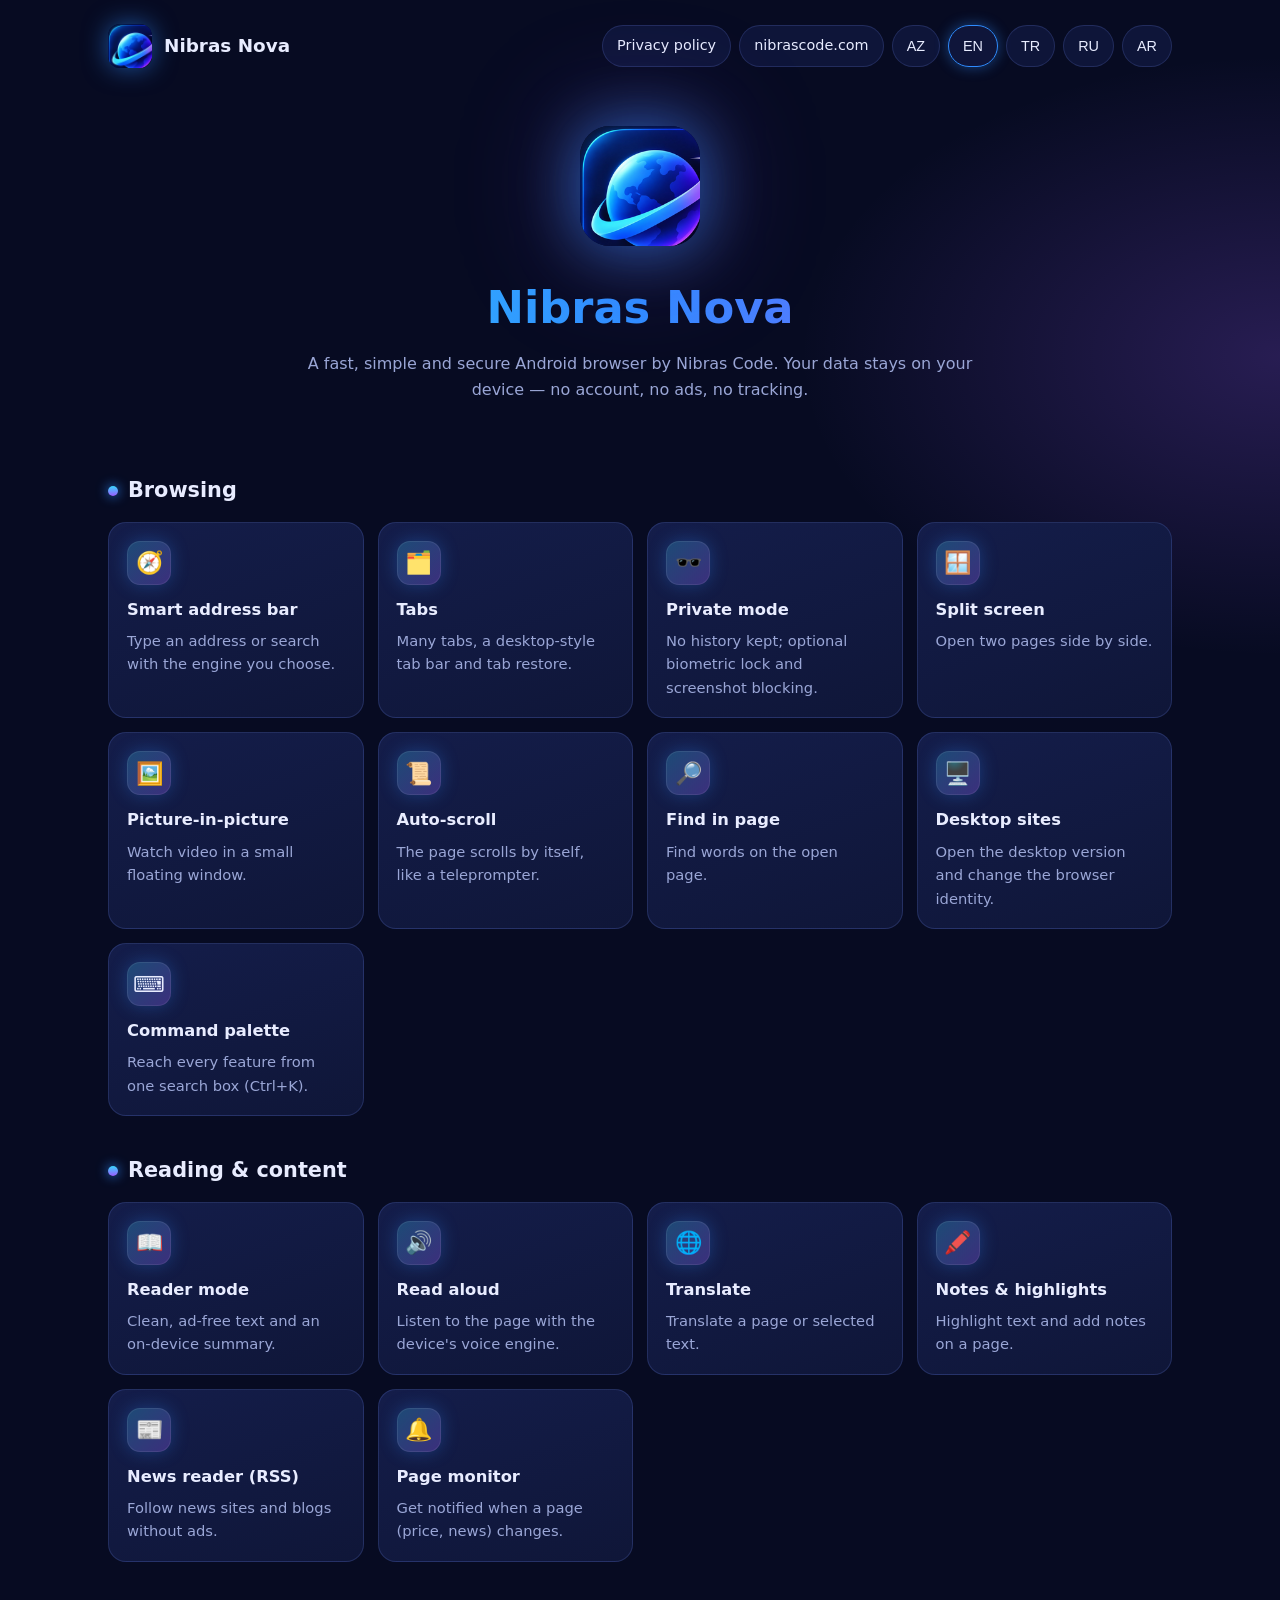
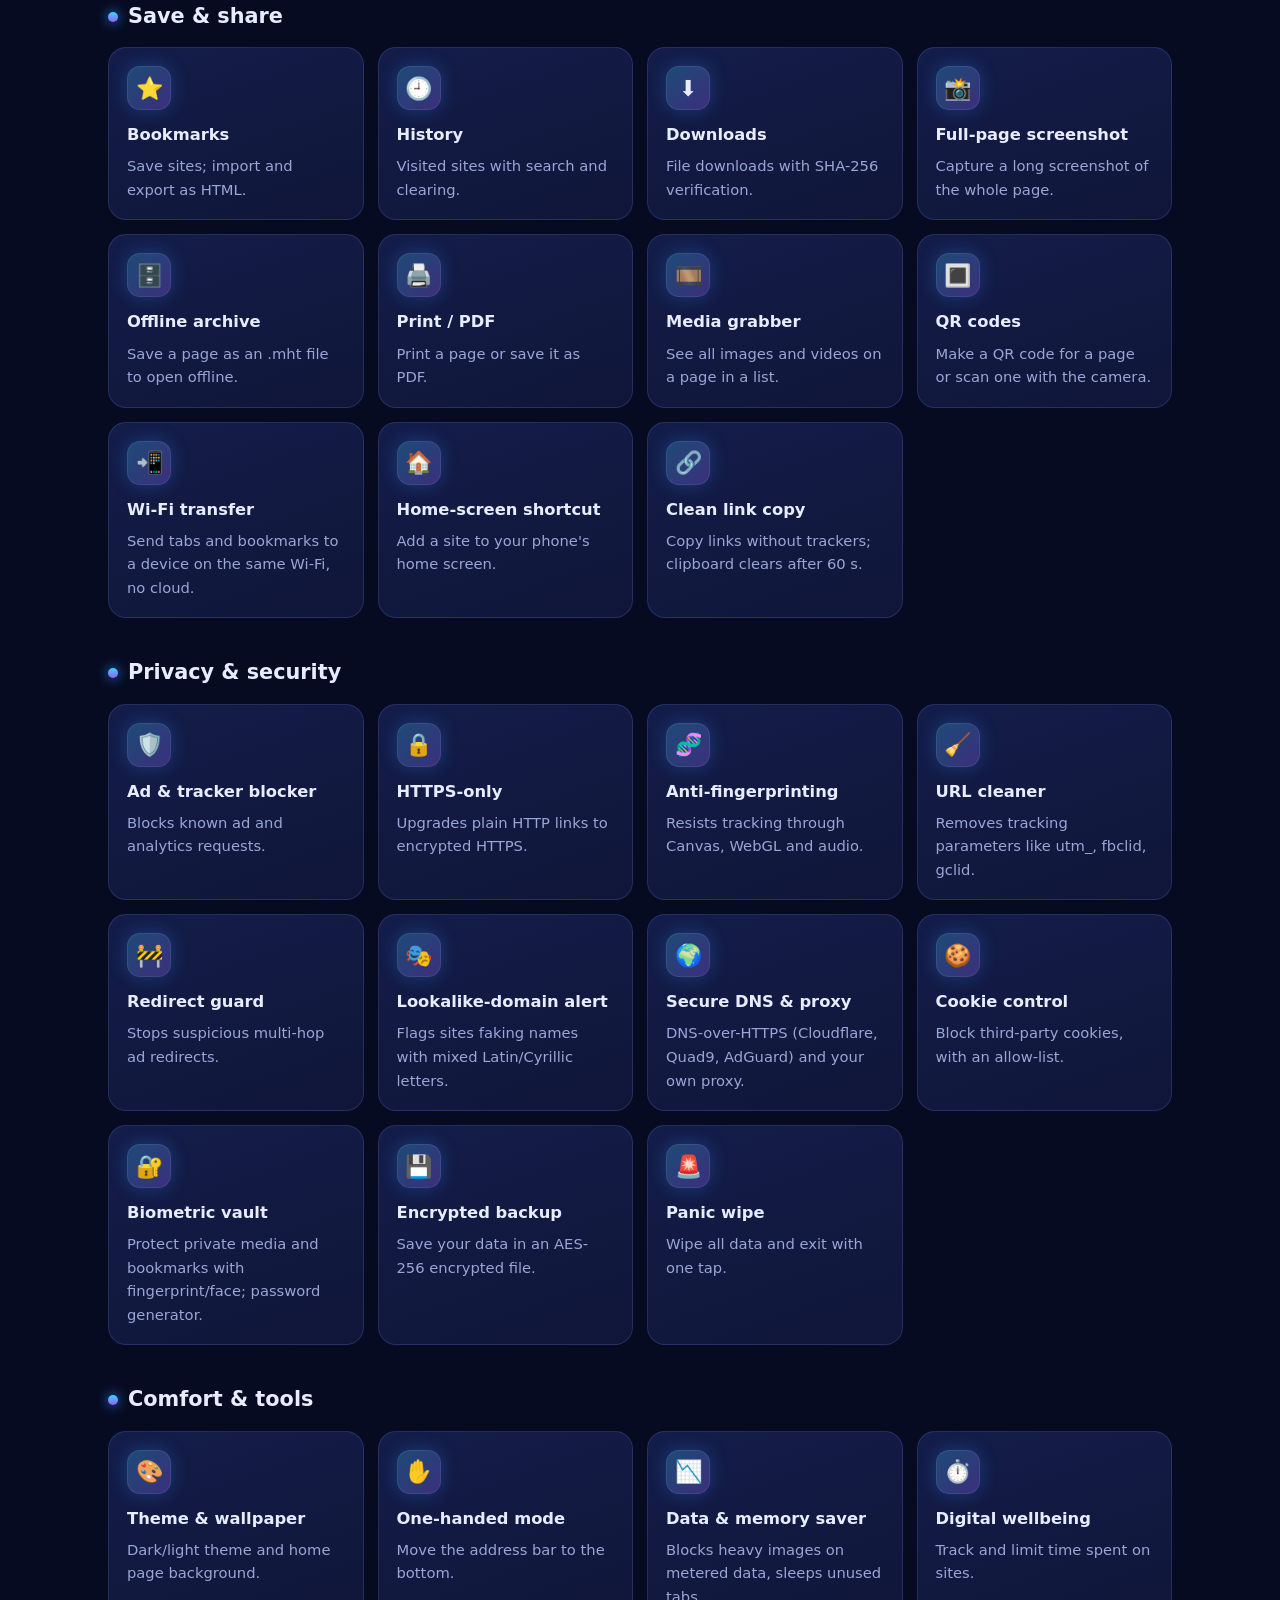
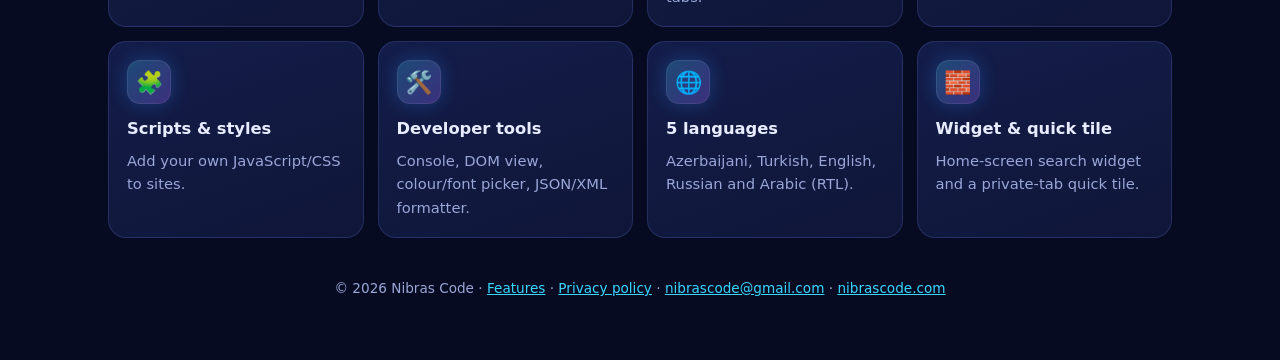
==== docs/index.html @ 161b1f65 "Localize app in 5 languages (en/az/tr/ru/ar), contact email, links to nibrascode.com pages [skip ci]" ====
<!doctype html><html lang="az"><head><meta charset="utf-8"><meta name="viewport" content="width=device-width,initial-scale=1">
<title>Nibras Nova — Features</title><meta name="description" content="Nibras Nova — fast, private Android browser by Nibras Code."><link rel="icon" href="icon.png"><link rel="stylesheet" href="style.css"><script src="lang.js"></script></head><body class="az"><div class="wrap"><nav><a class="brand" href="./"><img src="icon.png" alt="">Nibras Nova</a><div class="links"><a class="pill" href="privacy-policy.html"><span data-lang="az">Məxfilik siyasəti</span><span data-lang="en">Privacy policy</span><span data-lang="tr">Gizlilik politikası</span><span data-lang="ru">Политика конфиденциальности</span><span data-lang="ar">سياسة الخصوصية</span></a><a class="pill" href="https://nibrascode.com">nibrascode.com</a><button class="pill" data-set="az">AZ</button><button class="pill" data-set="en">EN</button><button class="pill" data-set="tr">TR</button><button class="pill" data-set="ru">RU</button><button class="pill" data-set="ar">AR</button></div></nav><header class="hero"><img src="icon.png" alt="Nibras Nova"><h1>Nibras Nova</h1><p class="sub"><span data-lang="az">Nibras Code-dan sürətli, sadə və təhlükəsiz Android brauzeri. Məlumatlarınız yalnız cihazınızda qalır — hesab, reklam və izləmə yoxdur.</span><span data-lang="en">A fast, simple and secure Android browser by Nibras Code. Your data stays on your device — no account, no ads, no tracking.</span><span data-lang="tr">Nibras Code&#x27;dan hızlı, sade ve güvenli bir Android tarayıcı. Verileriniz yalnızca cihazınızda kalır — hesap, reklam ve izleme yok.</span><span data-lang="ru">Быстрый, простой и безопасный браузер для Android от Nibras Code. Данные остаются на устройстве — без аккаунта, рекламы и слежки.</span><span data-lang="ar">متصفح أندرويد سريع وبسيط وآمن من Nibras Code. تبقى بياناتك على جهازك — بلا حساب ولا إعلانات ولا تتبع.</span></p></header>
<h2><span data-lang="az">Gəzinti</span><span data-lang="en">Browsing</span><span data-lang="tr">Gezinme</span><span data-lang="ru">Просмотр</span><span data-lang="ar">التصفح</span></h2>
<div class="grid">
<div class="card"><div class="ic">🧭</div><h3><span data-lang="az">Ağıllı ünvan zolağı</span><span data-lang="en">Smart address bar</span><span data-lang="tr">Akıllı adres çubuğu</span><span data-lang="ru">Умная адресная строка</span><span data-lang="ar">شريط عنوان ذكي</span></h3><p><span data-lang="az">Ünvan yazın və ya axtarın; seçdiyiniz axtarış sistemi ilə işləyir.</span><span data-lang="en">Type an address or search with the engine you choose.</span><span data-lang="tr">Adres yazın veya seçtiğiniz arama motoruyla arayın.</span><span data-lang="ru">Введите адрес или ищите в выбранной поисковой системе.</span><span data-lang="ar">اكتب عنوانًا أو ابحث بالمحرك الذي تختاره.</span></p></div>
<div class="card"><div class="ic">🗂️</div><h3><span data-lang="az">Vərəqlər</span><span data-lang="en">Tabs</span><span data-lang="tr">Sekmeler</span><span data-lang="ru">Вкладки</span><span data-lang="ar">علامات التبويب</span></h3><p><span data-lang="az">Çoxlu vərəq, kompüter tipli vərəq zolağı və vərəqlərin bərpası.</span><span data-lang="en">Many tabs, a desktop-style tab bar and tab restore.</span><span data-lang="tr">Çok sayıda sekme, masaüstü tarzı sekme çubuğu ve geri yükleme.</span><span data-lang="ru">Много вкладок, панель как на ПК и восстановление.</span><span data-lang="ar">علامات كثيرة وشريط بأسلوب الحاسوب واستعادة العلامات.</span></p></div>
<div class="card"><div class="ic">🕶️</div><h3><span data-lang="az">Gizli rejim</span><span data-lang="en">Private mode</span><span data-lang="tr">Gizli mod</span><span data-lang="ru">Приватный режим</span><span data-lang="ar">الوضع الخفي</span></h3><p><span data-lang="az">Tarixçə saxlanmır; istəsəniz biometrik kilid və ekran şəkli qadağası.</span><span data-lang="en">No history kept; optional biometric lock and screenshot blocking.</span><span data-lang="tr">Geçmiş tutulmaz; isteğe bağlı biyometrik kilit ve ekran görüntüsü engeli.</span><span data-lang="ru">История не сохраняется; биометрия и запрет скриншотов по желанию.</span><span data-lang="ar">لا يُحفظ السجل؛ مع قفل حيوي ومنع لقطات الشاشة اختياريًا.</span></p></div>
<div class="card"><div class="ic">🪟</div><h3><span data-lang="az">Bölünmüş ekran</span><span data-lang="en">Split screen</span><span data-lang="tr">Bölünmüş ekran</span><span data-lang="ru">Разделённый экран</span><span data-lang="ar">تقسيم الشاشة</span></h3><p><span data-lang="az">İki səhifəni eyni anda yan-yana açın.</span><span data-lang="en">Open two pages side by side.</span><span data-lang="tr">İki sayfayı yan yana açın.</span><span data-lang="ru">Две страницы рядом.</span><span data-lang="ar">افتح صفحتين جنبًا إلى جنب.</span></p></div>
<div class="card"><div class="ic">🖼️</div><h3><span data-lang="az">Şəkil-içində-şəkil</span><span data-lang="en">Picture-in-picture</span><span data-lang="tr">Resim içinde resim</span><span data-lang="ru">Картинка в картинке</span><span data-lang="ar">صورة داخل صورة</span></h3><p><span data-lang="az">Videonu üzən kiçik pəncərədə izləyin.</span><span data-lang="en">Watch video in a small floating window.</span><span data-lang="tr">Videoyu küçük yüzen pencerede izleyin.</span><span data-lang="ru">Смотрите видео в маленьком плавающем окне.</span><span data-lang="ar">شاهد الفيديو في نافذة صغيرة عائمة.</span></p></div>
<div class="card"><div class="ic">📜</div><h3><span data-lang="az">Avtomatik sürüşmə</span><span data-lang="en">Auto-scroll</span><span data-lang="tr">Otomatik kaydırma</span><span data-lang="ru">Автопрокрутка</span><span data-lang="ar">التمرير التلقائي</span></h3><p><span data-lang="az">Səhifə əl dəymədən, teleprompter kimi aşağı sürüşür.</span><span data-lang="en">The page scrolls by itself, like a teleprompter.</span><span data-lang="tr">Sayfa teleprompter gibi kendiliğinden kayar.</span><span data-lang="ru">Страница прокручивается сама, как телесуфлёр.</span><span data-lang="ar">تتمرّر الصفحة تلقائيًا مثل الملقّن.</span></p></div>
<div class="card"><div class="ic">🔎</div><h3><span data-lang="az">Səhifədə axtarış</span><span data-lang="en">Find in page</span><span data-lang="tr">Sayfada bul</span><span data-lang="ru">Поиск на странице</span><span data-lang="ar">البحث في الصفحة</span></h3><p><span data-lang="az">Açıq səhifədə söz tapın.</span><span data-lang="en">Find words on the open page.</span><span data-lang="tr">Açık sayfada kelime bulun.</span><span data-lang="ru">Находите слова на открытой странице.</span><span data-lang="ar">ابحث عن كلمات في الصفحة المفتوحة.</span></p></div>
<div class="card"><div class="ic">🖥️</div><h3><span data-lang="az">Kompüter versiyası</span><span data-lang="en">Desktop sites</span><span data-lang="tr">Masaüstü siteler</span><span data-lang="ru">Версия для ПК</span><span data-lang="ar">مواقع سطح المكتب</span></h3><p><span data-lang="az">Saytları kompüter görünüşündə açın və brauzer kimliyini dəyişin.</span><span data-lang="en">Open the desktop version and change the browser identity.</span><span data-lang="tr">Masaüstü sürümünü açın ve tarayıcı kimliğini değiştirin.</span><span data-lang="ru">Открывайте полные версии и меняйте идентификацию браузера.</span><span data-lang="ar">افتح نسخة سطح المكتب وغيّر هوية المتصفح.</span></p></div>
<div class="card"><div class="ic">⌨️</div><h3><span data-lang="az">Əmr paneli</span><span data-lang="en">Command palette</span><span data-lang="tr">Komut paleti</span><span data-lang="ru">Палитра команд</span><span data-lang="ar">لوحة الأوامر</span></h3><p><span data-lang="az">Bütün funksiyalara bir axtarış pəncərəsindən çatın (Ctrl+K).</span><span data-lang="en">Reach every feature from one search box (Ctrl+K).</span><span data-lang="tr">Tüm özelliklere tek bir arama kutusundan ulaşın (Ctrl+K).</span><span data-lang="ru">Все функции из одного поля поиска (Ctrl+K).</span><span data-lang="ar">الوصول إلى كل الميزات من مربع بحث واحد (Ctrl+K).</span></p></div>
</div>
<h2><span data-lang="az">Oxu və məzmun</span><span data-lang="en">Reading &amp; content</span><span data-lang="tr">Okuma ve içerik</span><span data-lang="ru">Чтение и контент</span><span data-lang="ar">القراءة والمحتوى</span></h2>
<div class="grid">
<div class="card"><div class="ic">📖</div><h3><span data-lang="az">Oxu rejimi</span><span data-lang="en">Reader mode</span><span data-lang="tr">Okuma modu</span><span data-lang="ru">Режим чтения</span><span data-lang="ar">وضع القراءة</span></h3><p><span data-lang="az">Reklamsız təmiz mətn və cihazda qısa xülasə.</span><span data-lang="en">Clean, ad-free text and an on-device summary.</span><span data-lang="tr">Reklamsız temiz metin ve cihazda kısa özet.</span><span data-lang="ru">Чистый текст без рекламы и краткое содержание на устройстве.</span><span data-lang="ar">نص نظيف بلا إعلانات وملخص على الجهاز.</span></p></div>
<div class="card"><div class="ic">🔊</div><h3><span data-lang="az">Səsli oxu</span><span data-lang="en">Read aloud</span><span data-lang="tr">Sesli okuma</span><span data-lang="ru">Чтение вслух</span><span data-lang="ar">القراءة بصوت عالٍ</span></h3><p><span data-lang="az">Səhifəni cihazın səs mühərriki ilə dinləyin.</span><span data-lang="en">Listen to the page with the device&#x27;s voice engine.</span><span data-lang="tr">Sayfayı cihazın ses motoruyla dinleyin.</span><span data-lang="ru">Слушайте страницу голосом устройства.</span><span data-lang="ar">استمع إلى الصفحة بمحرك صوت الجهاز.</span></p></div>
<div class="card"><div class="ic">🌐</div><h3><span data-lang="az">Tərcümə</span><span data-lang="en">Translate</span><span data-lang="tr">Çeviri</span><span data-lang="ru">Перевод</span><span data-lang="ar">الترجمة</span></h3><p><span data-lang="az">Səhifəni və ya seçilmiş mətni tərcümə edin.</span><span data-lang="en">Translate a page or selected text.</span><span data-lang="tr">Sayfayı veya seçili metni çevirin.</span><span data-lang="ru">Переводите страницу или выделенный текст.</span><span data-lang="ar">ترجم صفحة أو نصًا محددًا.</span></p></div>
<div class="card"><div class="ic">🖍️</div><h3><span data-lang="az">Qeyd və vurğulama</span><span data-lang="en">Notes &amp; highlights</span><span data-lang="tr">Notlar ve vurgular</span><span data-lang="ru">Заметки и выделения</span><span data-lang="ar">الملاحظات والتظليل</span></h3><p><span data-lang="az">Səhifədə mətni vurğulayın və qeyd yazın.</span><span data-lang="en">Highlight text and add notes on a page.</span><span data-lang="tr">Sayfada metni vurgulayın ve not ekleyin.</span><span data-lang="ru">Выделяйте текст и добавляйте заметки.</span><span data-lang="ar">ظلّل النص وأضف ملاحظات في الصفحة.</span></p></div>
<div class="card"><div class="ic">📰</div><h3><span data-lang="az">Xəbər oxuyucu (RSS)</span><span data-lang="en">News reader (RSS)</span><span data-lang="tr">Haber okuyucu (RSS)</span><span data-lang="ru">Новости (RSS)</span><span data-lang="ar">قارئ الأخبار (RSS)</span></h3><p><span data-lang="az">Xəbər saytlarını və blogları reklamsız izləyin.</span><span data-lang="en">Follow news sites and blogs without ads.</span><span data-lang="tr">Haber sitelerini ve blogları reklamsız takip edin.</span><span data-lang="ru">Читайте новости и блоги без рекламы.</span><span data-lang="ar">تابع الأخبار والمدونات بلا إعلانات.</span></p></div>
<div class="card"><div class="ic">🔔</div><h3><span data-lang="az">Səhifə izləyicisi</span><span data-lang="en">Page monitor</span><span data-lang="tr">Sayfa izleyici</span><span data-lang="ru">Отслеживание страниц</span><span data-lang="ar">مراقب الصفحات</span></h3><p><span data-lang="az">Səhifə (qiymət, xəbər) dəyişəndə xəbər alın.</span><span data-lang="en">Get notified when a page (price, news) changes.</span><span data-lang="tr">Bir sayfa (fiyat, haber) değişince haber alın.</span><span data-lang="ru">Узнавайте, когда страница (цена, новость) меняется.</span><span data-lang="ar">تلقَّ تنبيهًا عند تغيّر صفحة (سعر، خبر).</span></p></div>
</div>
<h2><span data-lang="az">Saxlama və paylaşma</span><span data-lang="en">Save &amp; share</span><span data-lang="tr">Kaydet ve paylaş</span><span data-lang="ru">Сохранение и обмен</span><span data-lang="ar">الحفظ والمشاركة</span></h2>
<div class="grid">
<div class="card"><div class="ic">⭐</div><h3><span data-lang="az">Əlfəcinlər</span><span data-lang="en">Bookmarks</span><span data-lang="tr">Yer imleri</span><span data-lang="ru">Закладки</span><span data-lang="ar">الإشارات المرجعية</span></h3><p><span data-lang="az">Saytları yadda saxlayın; HTML ilə idxal və ixrac.</span><span data-lang="en">Save sites; import and export as HTML.</span><span data-lang="tr">Siteleri kaydedin; HTML olarak içe/dışa aktarın.</span><span data-lang="ru">Сохраняйте сайты; импорт и экспорт в HTML.</span><span data-lang="ar">احفظ المواقع؛ مع الاستيراد والتصدير بصيغة HTML.</span></p></div>
<div class="card"><div class="ic">🕘</div><h3><span data-lang="az">Tarixçə</span><span data-lang="en">History</span><span data-lang="tr">Geçmiş</span><span data-lang="ru">История</span><span data-lang="ar">السجل</span></h3><p><span data-lang="az">Baxdığınız saytlar, axtarış və təmizləmə ilə.</span><span data-lang="en">Visited sites with search and clearing.</span><span data-lang="tr">Ziyaret edilen siteler; arama ve temizleme.</span><span data-lang="ru">Посещённые сайты с поиском и очисткой.</span><span data-lang="ar">المواقع التي زرتها مع البحث والمسح.</span></p></div>
<div class="card"><div class="ic">⬇️</div><h3><span data-lang="az">Yükləmələr</span><span data-lang="en">Downloads</span><span data-lang="tr">İndirilenler</span><span data-lang="ru">Загрузки</span><span data-lang="ar">التنزيلات</span></h3><p><span data-lang="az">Fayl yükləmələri və SHA-256 ilə yoxlama.</span><span data-lang="en">File downloads with SHA-256 verification.</span><span data-lang="tr">Dosya indirme ve SHA-256 doğrulaması.</span><span data-lang="ru">Загрузка файлов и проверка SHA-256.</span><span data-lang="ar">تنزيل الملفات مع التحقق عبر SHA-256.</span></p></div>
<div class="card"><div class="ic">📸</div><h3><span data-lang="az">Tam səhifə şəkli</span><span data-lang="en">Full-page screenshot</span><span data-lang="tr">Tam sayfa görüntüsü</span><span data-lang="ru">Скриншот всей страницы</span><span data-lang="ar">لقطة الصفحة كاملة</span></h3><p><span data-lang="az">Bütün səhifənin uzun ekran şəklini çəkin.</span><span data-lang="en">Capture a long screenshot of the whole page.</span><span data-lang="tr">Tüm sayfanın uzun ekran görüntüsünü alın.</span><span data-lang="ru">Длинный снимок всей страницы.</span><span data-lang="ar">التقط صورة طويلة للصفحة كلها.</span></p></div>
<div class="card"><div class="ic">🗄️</div><h3><span data-lang="az">Oflayn arxiv</span><span data-lang="en">Offline archive</span><span data-lang="tr">Çevrimdışı arşiv</span><span data-lang="ru">Офлайн-архив</span><span data-lang="ar">أرشيف دون اتصال</span></h3><p><span data-lang="az">Səhifəni .mht faylı kimi saxlayın, internetsiz açın.</span><span data-lang="en">Save a page as an .mht file to open offline.</span><span data-lang="tr">Sayfayı .mht olarak kaydedip internetsiz açın.</span><span data-lang="ru">Сохраните страницу в .mht и открывайте без сети.</span><span data-lang="ar">احفظ الصفحة بصيغة .mht لفتحها دون إنترنت.</span></p></div>
<div class="card"><div class="ic">🖨️</div><h3><span data-lang="az">Çap / PDF</span><span data-lang="en">Print / PDF</span><span data-lang="tr">Yazdır / PDF</span><span data-lang="ru">Печать / PDF</span><span data-lang="ar">طباعة / PDF</span></h3><p><span data-lang="az">Səhifəni çap edin və ya PDF kimi saxlayın.</span><span data-lang="en">Print a page or save it as PDF.</span><span data-lang="tr">Sayfayı yazdırın veya PDF olarak kaydedin.</span><span data-lang="ru">Печатайте или сохраняйте страницу в PDF.</span><span data-lang="ar">اطبع الصفحة أو احفظها PDF.</span></p></div>
<div class="card"><div class="ic">🎞️</div><h3><span data-lang="az">Media yığıcı</span><span data-lang="en">Media grabber</span><span data-lang="tr">Medya toplayıcı</span><span data-lang="ru">Медиа страницы</span><span data-lang="ar">جامع الوسائط</span></h3><p><span data-lang="az">Səhifədəki şəkil və videoları siyahı ilə görün.</span><span data-lang="en">See all images and videos on a page in a list.</span><span data-lang="tr">Sayfadaki tüm görselleri ve videoları listede görün.</span><span data-lang="ru">Все изображения и видео страницы списком.</span><span data-lang="ar">اعرض كل صور وفيديوهات الصفحة في قائمة.</span></p></div>
<div class="card"><div class="ic">🔳</div><h3><span data-lang="az">QR kod</span><span data-lang="en">QR codes</span><span data-lang="tr">QR kodlar</span><span data-lang="ru">QR-коды</span><span data-lang="ar">رموز QR</span></h3><p><span data-lang="az">Səhifə üçün QR kod yaradın və ya kamera ilə QR oxuyun.</span><span data-lang="en">Make a QR code for a page or scan one with the camera.</span><span data-lang="tr">Sayfa için QR oluşturun veya kamerayla QR okutun.</span><span data-lang="ru">Создайте QR для страницы или сканируйте камерой.</span><span data-lang="ar">أنشئ رمز QR لصفحة أو امسح رمزًا بالكاميرا.</span></p></div>
<div class="card"><div class="ic">📲</div><h3><span data-lang="az">Wi-Fi ilə ötürmə</span><span data-lang="en">Wi-Fi transfer</span><span data-lang="tr">Wi-Fi aktarımı</span><span data-lang="ru">Передача по Wi-Fi</span><span data-lang="ar">النقل عبر Wi-Fi</span></h3><p><span data-lang="az">Vərəq və əlfəcinləri eyni Wi-Fi-dakı cihaza buludsuz göndərin.</span><span data-lang="en">Send tabs and bookmarks to a device on the same Wi-Fi, no cloud.</span><span data-lang="tr">Sekmeleri ve yer imlerini aynı Wi-Fi&#x27;daki cihaza bulutsuz gönderin.</span><span data-lang="ru">Отправляйте вкладки и закладки на устройство в той же сети без облака.</span><span data-lang="ar">أرسل العلامات والإشارات إلى جهاز على نفس الشبكة بلا سحابة.</span></p></div>
<div class="card"><div class="ic">🏠</div><h3><span data-lang="az">Ana ekrana qısayol</span><span data-lang="en">Home-screen shortcut</span><span data-lang="tr">Ana ekran kısayolu</span><span data-lang="ru">Ярлык на экран</span><span data-lang="ar">اختصار الشاشة الرئيسية</span></h3><p><span data-lang="az">Saytı telefonun ana ekranına əlavə edin.</span><span data-lang="en">Add a site to your phone&#x27;s home screen.</span><span data-lang="tr">Siteyi telefonun ana ekranına ekleyin.</span><span data-lang="ru">Добавьте сайт на главный экран телефона.</span><span data-lang="ar">أضف موقعًا إلى الشاشة الرئيسية لهاتفك.</span></p></div>
<div class="card"><div class="ic">🔗</div><h3><span data-lang="az">Təmiz link</span><span data-lang="en">Clean link copy</span><span data-lang="tr">Temiz bağlantı</span><span data-lang="ru">Чистая ссылка</span><span data-lang="ar">نسخ رابط نظيف</span></h3><p><span data-lang="az">Linki izləmə parametrləri olmadan kopyalayın; bufer 60 saniyədə silinir.</span><span data-lang="en">Copy links without trackers; clipboard clears after 60 s.</span><span data-lang="tr">Bağlantıyı izleyicisiz kopyalayın; pano 60 sn sonra temizlenir.</span><span data-lang="ru">Копирование без трекеров; буфер очищается через 60 с.</span><span data-lang="ar">انسخ الروابط دون متتبعات؛ تُمسح الحافظة بعد 60 ثانية.</span></p></div>
</div>
<h2><span data-lang="az">Məxfilik və təhlükəsizlik</span><span data-lang="en">Privacy &amp; security</span><span data-lang="tr">Gizlilik ve güvenlik</span><span data-lang="ru">Конфиденциальность и защита</span><span data-lang="ar">الخصوصية والأمان</span></h2>
<div class="grid">
<div class="card"><div class="ic">🛡️</div><h3><span data-lang="az">Reklam və izləyici bloku</span><span data-lang="en">Ad &amp; tracker blocker</span><span data-lang="tr">Reklam ve izleyici engeli</span><span data-lang="ru">Блокировка рекламы</span><span data-lang="ar">حظر الإعلانات والمتتبعات</span></h3><p><span data-lang="az">Məlum reklam və analitika sorğularını bloklayır.</span><span data-lang="en">Blocks known ad and analytics requests.</span><span data-lang="tr">Bilinen reklam ve analiz isteklerini engeller.</span><span data-lang="ru">Блокирует известную рекламу и аналитику.</span><span data-lang="ar">يحظر طلبات الإعلانات والتحليلات المعروفة.</span></p></div>
<div class="card"><div class="ic">🔒</div><h3><span data-lang="az">Yalnız HTTPS</span><span data-lang="en">HTTPS-only</span><span data-lang="tr">Yalnızca HTTPS</span><span data-lang="ru">Только HTTPS</span><span data-lang="ar">HTTPS فقط</span></h3><p><span data-lang="az">Açıq HTTP keçidlərini avtomatik şifrəli HTTPS-ə çevirir.</span><span data-lang="en">Upgrades plain HTTP links to encrypted HTTPS.</span><span data-lang="tr">HTTP bağlantılarını şifreli HTTPS&#x27;e yükseltir.</span><span data-lang="ru">Переводит HTTP-ссылки на зашифрованный HTTPS.</span><span data-lang="ar">يرقّي روابط HTTP إلى HTTPS المشفّر.</span></p></div>
<div class="card"><div class="ic">🧬</div><h3><span data-lang="az">Barmaq izi qoruması</span><span data-lang="en">Anti-fingerprinting</span><span data-lang="tr">Parmak izi koruması</span><span data-lang="ru">Защита от отпечатков</span><span data-lang="ar">الحماية من البصمة</span></h3><p><span data-lang="az">Canvas, WebGL və audio ilə izlənmənin qarşısını alır.</span><span data-lang="en">Resists tracking through Canvas, WebGL and audio.</span><span data-lang="tr">Canvas, WebGL ve ses üzerinden izlenmeyi zorlaştırır.</span><span data-lang="ru">Мешает слежке через Canvas, WebGL и аудио.</span><span data-lang="ar">يقاوم التتبع عبر Canvas وWebGL والصوت.</span></p></div>
<div class="card"><div class="ic">🧹</div><h3><span data-lang="az">URL təmizləyici</span><span data-lang="en">URL cleaner</span><span data-lang="tr">URL temizleyici</span><span data-lang="ru">Очистка ссылок</span><span data-lang="ar">منظّف الروابط</span></h3><p><span data-lang="az">utm_, fbclid, gclid kimi izləmə parametrlərini silir.</span><span data-lang="en">Removes tracking parameters like utm_, fbclid, gclid.</span><span data-lang="tr">utm_, fbclid, gclid gibi izleme parametrelerini kaldırır.</span><span data-lang="ru">Удаляет метки слежения вроде utm_, fbclid, gclid.</span><span data-lang="ar">يزيل معلمات التتبع مثل utm_ وfbclid وgclid.</span></p></div>
<div class="card"><div class="ic">🚧</div><h3><span data-lang="az">Yönləndirmə qoruması</span><span data-lang="en">Redirect guard</span><span data-lang="tr">Yönlendirme koruması</span><span data-lang="ru">Защита от редиректов</span><span data-lang="ar">حماية التوجيه</span></h3><p><span data-lang="az">Şübhəli çoxpilləli reklam yönləndirmələrini dayandırır.</span><span data-lang="en">Stops suspicious multi-hop ad redirects.</span><span data-lang="tr">Şüpheli çok adımlı reklam yönlendirmelerini durdurur.</span><span data-lang="ru">Останавливает подозрительные цепочки рекламных переходов.</span><span data-lang="ar">يوقف سلاسل توجيه الإعلانات المريبة.</span></p></div>
<div class="card"><div class="ic">🎭</div><h3><span data-lang="az">Saxta domen xəbərdarlığı</span><span data-lang="en">Lookalike-domain alert</span><span data-lang="tr">Sahte alan adı uyarısı</span><span data-lang="ru">Поддельные домены</span><span data-lang="ar">تنبيه النطاقات المزيّفة</span></h3><p><span data-lang="az">Latın/kiril qarışığı ilə hazırlanmış oxşar saytları göstərir.</span><span data-lang="en">Flags sites faking names with mixed Latin/Cyrillic letters.</span><span data-lang="tr">Latin/Kiril karışık harflerle taklit edilen siteleri gösterir.</span><span data-lang="ru">Предупреждает о сайтах со смесью латиницы и кириллицы.</span><span data-lang="ar">ينبّه إلى المواقع التي تزيّف أسماءها بخلط اللاتينية والسيريلية.</span></p></div>
<div class="card"><div class="ic">🌍</div><h3><span data-lang="az">Təhlükəsiz DNS və proksi</span><span data-lang="en">Secure DNS &amp; proxy</span><span data-lang="tr">Güvenli DNS ve proxy</span><span data-lang="ru">Безопасный DNS и прокси</span><span data-lang="ar">DNS آمن ووكيل</span></h3><p><span data-lang="az">DNS-over-HTTPS (Cloudflare, Quad9, AdGuard) və öz proksiniz.</span><span data-lang="en">DNS-over-HTTPS (Cloudflare, Quad9, AdGuard) and your own proxy.</span><span data-lang="tr">DNS-over-HTTPS (Cloudflare, Quad9, AdGuard) ve kendi proxy&#x27;niz.</span><span data-lang="ru">DNS-over-HTTPS (Cloudflare, Quad9, AdGuard) и свой прокси.</span><span data-lang="ar">DNS عبر HTTPS (Cloudflare وQuad9 وAdGuard) ووكيلك الخاص.</span></p></div>
<div class="card"><div class="ic">🍪</div><h3><span data-lang="az">Kuki nəzarəti</span><span data-lang="en">Cookie control</span><span data-lang="tr">Çerez kontrolü</span><span data-lang="ru">Управление cookies</span><span data-lang="ar">التحكم في الكوكيز</span></h3><p><span data-lang="az">Üçüncü tərəf kukilərini bloklayın, istisnalar siyahısı.</span><span data-lang="en">Block third-party cookies, with an allow-list.</span><span data-lang="tr">Üçüncü taraf çerezleri engelleyin, istisna listesiyle.</span><span data-lang="ru">Блокировка сторонних cookies со списком исключений.</span><span data-lang="ar">احظر ملفات الطرف الثالث مع قائمة استثناءات.</span></p></div>
<div class="card"><div class="ic">🔐</div><h3><span data-lang="az">Biometrik seyf</span><span data-lang="en">Biometric vault</span><span data-lang="tr">Biyometrik kasa</span><span data-lang="ru">Биометрическое хранилище</span><span data-lang="ar">الخزنة الحيوية</span></h3><p><span data-lang="az">Gizli media və əlfəcinləri barmaq izi/üz ilə qoruyun; parol yaradıcı.</span><span data-lang="en">Protect private media and bookmarks with fingerprint/face; password generator.</span><span data-lang="tr">Gizli medya ve yer imlerini parmak izi/yüzle koruyun; parola oluşturucu.</span><span data-lang="ru">Защита секретных закладок отпечатком/лицом; генератор паролей.</span><span data-lang="ar">احمِ الوسائط والإشارات السرية بالبصمة/الوجه؛ مع مولّد كلمات مرور.</span></p></div>
<div class="card"><div class="ic">💾</div><h3><span data-lang="az">Şifrəli ehtiyat nüsxə</span><span data-lang="en">Encrypted backup</span><span data-lang="tr">Şifreli yedek</span><span data-lang="ru">Зашифрованная копия</span><span data-lang="ar">نسخة احتياطية مشفّرة</span></h3><p><span data-lang="az">Məlumatlarınızı AES-256 ilə şifrələnmiş faylda saxlayın.</span><span data-lang="en">Save your data in an AES-256 encrypted file.</span><span data-lang="tr">Verilerinizi AES-256 ile şifrelenmiş dosyada saklayın.</span><span data-lang="ru">Сохраняйте данные в файле с шифрованием AES-256.</span><span data-lang="ar">احفظ بياناتك في ملف مشفّر بـ AES-256.</span></p></div>
<div class="card"><div class="ic">🚨</div><h3><span data-lang="az">Təcili silmə</span><span data-lang="en">Panic wipe</span><span data-lang="tr">Acil silme</span><span data-lang="ru">Экстренная очистка</span><span data-lang="ar">المسح الطارئ</span></h3><p><span data-lang="az">Bir toxunuşla bütün məlumatları silib çıxın.</span><span data-lang="en">Wipe all data and exit with one tap.</span><span data-lang="tr">Tek dokunuşla tüm verileri silip çıkın.</span><span data-lang="ru">Удалите все данные и выйдите одним касанием.</span><span data-lang="ar">احذف كل البيانات واخرج بلمسة واحدة.</span></p></div>
</div>
<h2><span data-lang="az">Rahatlıq və alətlər</span><span data-lang="en">Comfort &amp; tools</span><span data-lang="tr">Konfor ve araçlar</span><span data-lang="ru">Удобство и инструменты</span><span data-lang="ar">الراحة والأدوات</span></h2>
<div class="grid">
<div class="card"><div class="ic">🎨</div><h3><span data-lang="az">Mövzu və fon</span><span data-lang="en">Theme &amp; wallpaper</span><span data-lang="tr">Tema ve duvar kağıdı</span><span data-lang="ru">Тема и обои</span><span data-lang="ar">المظهر والخلفية</span></h3><p><span data-lang="az">Qaranlıq/işıqlı mövzu və ana səhifə fonu.</span><span data-lang="en">Dark/light theme and home page background.</span><span data-lang="tr">Koyu/açık tema ve ana sayfa arka planı.</span><span data-lang="ru">Тёмная/светлая тема и фон главной.</span><span data-lang="ar">مظهر داكن/فاتح وخلفية الصفحة الرئيسية.</span></p></div>
<div class="card"><div class="ic">✋</div><h3><span data-lang="az">Bir əllə idarə</span><span data-lang="en">One-handed mode</span><span data-lang="tr">Tek elle kullanım</span><span data-lang="ru">Одной рукой</span><span data-lang="ar">استخدام بيد واحدة</span></h3><p><span data-lang="az">Ünvan zolağını ekranın aşağısına keçirin.</span><span data-lang="en">Move the address bar to the bottom.</span><span data-lang="tr">Adres çubuğunu ekranın altına taşıyın.</span><span data-lang="ru">Адресная строка внизу экрана.</span><span data-lang="ar">انقل شريط العنوان إلى أسفل الشاشة.</span></p></div>
<div class="card"><div class="ic">📉</div><h3><span data-lang="az">Trafikə və yaddaşa qənaət</span><span data-lang="en">Data &amp; memory saver</span><span data-lang="tr">Veri ve bellek tasarrufu</span><span data-lang="ru">Экономия трафика и памяти</span><span data-lang="ar">توفير البيانات والذاكرة</span></h3><p><span data-lang="az">Limitli internetdə ağır şəkilləri bloklayır, istifadəsiz vərəqləri yuxuya verir.</span><span data-lang="en">Blocks heavy images on metered data, sleeps unused tabs.</span><span data-lang="tr">Ölçülü bağlantıda ağır görselleri engeller, kullanılmayan sekmeleri uyutur.</span><span data-lang="ru">Блокирует тяжёлые картинки на лимитной сети и усыпляет неиспользуемые вкладки.</span><span data-lang="ar">يحظر الصور الثقيلة على الشبكات المحدودة ويُسبت العلامات غير المستخدمة.</span></p></div>
<div class="card"><div class="ic">⏱️</div><h3><span data-lang="az">Rəqəmsal rifah</span><span data-lang="en">Digital wellbeing</span><span data-lang="tr">Dijital denge</span><span data-lang="ru">Цифровое благополучие</span><span data-lang="ar">الرفاهية الرقمية</span></h3><p><span data-lang="az">Saytlarda keçirdiyiniz vaxtı izləyin və limit qoyun.</span><span data-lang="en">Track and limit time spent on sites.</span><span data-lang="tr">Sitelerde geçirdiğiniz süreyi izleyin ve sınırlayın.</span><span data-lang="ru">Следите за временем на сайтах и ставьте лимиты.</span><span data-lang="ar">تتبّع وقتك على المواقع وحدّده.</span></p></div>
<div class="card"><div class="ic">🧩</div><h3><span data-lang="az">Skriptlər və stillər</span><span data-lang="en">Scripts &amp; styles</span><span data-lang="tr">Betikler ve stiller</span><span data-lang="ru">Скрипты и стили</span><span data-lang="ar">السكربتات والأنماط</span></h3><p><span data-lang="az">Saytlara öz JavaScript/CSS kodunuzu əlavə edin.</span><span data-lang="en">Add your own JavaScript/CSS to sites.</span><span data-lang="tr">Sitelere kendi JavaScript/CSS kodunuzu ekleyin.</span><span data-lang="ru">Добавляйте на сайты свой JavaScript/CSS.</span><span data-lang="ar">أضف JavaScript/CSS خاصًا بك إلى المواقع.</span></p></div>
<div class="card"><div class="ic">🛠️</div><h3><span data-lang="az">Tərtibatçı alətləri</span><span data-lang="en">Developer tools</span><span data-lang="tr">Geliştirici araçları</span><span data-lang="ru">Инструменты разработчика</span><span data-lang="ar">أدوات المطوّر</span></h3><p><span data-lang="az">Konsol, DOM baxışı, rəng/şrift seçici, JSON/XML formatlayıcı.</span><span data-lang="en">Console, DOM view, colour/font picker, JSON/XML formatter.</span><span data-lang="tr">Konsol, DOM görünümü, renk/yazı tipi seçici, JSON/XML biçimlendirici.</span><span data-lang="ru">Консоль, DOM, пипетка цвета/шрифтов, форматирование JSON/XML.</span><span data-lang="ar">وحدة تحكم وعرض DOM ومنتقي ألوان/خطوط ومنسّق JSON/XML.</span></p></div>
<div class="card"><div class="ic">🌐</div><h3><span data-lang="az">5 dil</span><span data-lang="en">5 languages</span><span data-lang="tr">5 dil</span><span data-lang="ru">5 языков</span><span data-lang="ar">5 لغات</span></h3><p><span data-lang="az">Azərbaycan, türk, ingilis, rus və ərəb (sağdan sola) dilləri.</span><span data-lang="en">Azerbaijani, Turkish, English, Russian and Arabic (RTL).</span><span data-lang="tr">Azerbaycanca, Türkçe, İngilizce, Rusça ve Arapça (sağdan sola).</span><span data-lang="ru">Азербайджанский, турецкий, английский, русский и арабский (справа налево).</span><span data-lang="ar">الأذربيجانية والتركية والإنجليزية والروسية والعربية (من اليمين لليسار).</span></p></div>
<div class="card"><div class="ic">🧱</div><h3><span data-lang="az">Vidcet və sürətli plitə</span><span data-lang="en">Widget &amp; quick tile</span><span data-lang="tr">Widget ve hızlı kutucuk</span><span data-lang="ru">Виджет и плитка</span><span data-lang="ar">الأداة والمربع السريع</span></h3><p><span data-lang="az">Ana ekranda axtarış vidceti və gizli vərəq plitəsi.</span><span data-lang="en">Home-screen search widget and a private-tab quick tile.</span><span data-lang="tr">Ana ekranda arama widget&#x27;ı ve gizli sekme kutucuğu.</span><span data-lang="ru">Виджет поиска на главном экране и плитка приватной вкладки.</span><span data-lang="ar">أداة بحث على الشاشة الرئيسية ومربع سريع للعلامة الخفية.</span></p></div>
</div>
<footer>© 2026 Nibras Code · <a href="./"><span data-lang="az">Funksiyalar</span><span data-lang="en">Features</span><span data-lang="tr">Özellikler</span><span data-lang="ru">Функции</span><span data-lang="ar">الميزات</span></a> · <a href="privacy-policy.html"><span data-lang="az">Məxfilik siyasəti</span><span data-lang="en">Privacy policy</span><span data-lang="tr">Gizlilik politikası</span><span data-lang="ru">Политика конфиденциальности</span><span data-lang="ar">سياسة الخصوصية</span></a> · <a href="mailto:nibrascode@gmail.com">nibrascode@gmail.com</a> · <a href="https://nibrascode.com">nibrascode.com</a></footer></div></body></html>
---- docs/style.css ----
:root{--bg:#070b22;--card:#0f1638;--card2:#141d4a;--line:rgba(120,150,255,.18);--txt:#e8ecff;--mut:#9aa6d6;--blue:#2f8cff;--cyan:#38d6ff;--violet:#9b5cff}
*{box-sizing:border-box}html{scroll-behavior:smooth}
body{margin:0;font-family:system-ui,-apple-system,"Segoe UI",Roboto,sans-serif;color:var(--txt);line-height:1.6;
background:radial-gradient(900px 500px at 15% -10%,rgba(47,140,255,.25),transparent 60%),radial-gradient(800px 500px at 100% 10%,rgba(155,92,255,.22),transparent 60%),var(--bg);min-height:100vh}
a{color:var(--cyan)}
.wrap{max-width:1100px;margin:0 auto;padding:24px 18px 60px}
nav{display:flex;align-items:center;gap:12px;flex-wrap:wrap;justify-content:space-between;margin-bottom:28px}
.brand{display:flex;align-items:center;gap:12px;text-decoration:none;color:var(--txt);font-weight:700;font-size:1.15rem}
.brand img{width:44px;height:44px;border-radius:12px;box-shadow:0 0 24px rgba(47,140,255,.55)}
.links{display:flex;gap:8px;flex-wrap:wrap}
.pill{padding:8px 14px;border-radius:999px;border:1px solid var(--line);background:rgba(20,29,74,.6);color:var(--txt);text-decoration:none;font-size:.9rem;cursor:pointer}
.pill.on,.pill:hover{border-color:var(--blue);box-shadow:0 0 14px rgba(47,140,255,.45)}
.hero{text-align:center;padding:30px 0 34px}
.hero img{width:120px;height:120px;border-radius:30px;box-shadow:0 0 60px rgba(47,140,255,.6),0 0 120px rgba(155,92,255,.35)}
h1{font-size:clamp(1.8rem,5vw,2.8rem);margin:18px 0 8px;background:linear-gradient(90deg,var(--cyan),var(--blue),var(--violet));-webkit-background-clip:text;background-clip:text;color:transparent}
.sub{color:var(--mut);max-width:680px;margin:0 auto}
h2{margin:38px 0 14px;font-size:1.3rem;display:flex;align-items:center;gap:10px}
h2:before{content:"";width:10px;height:10px;border-radius:50%;background:linear-gradient(var(--cyan),var(--violet));box-shadow:0 0 12px var(--blue)}
.grid{display:grid;grid-template-columns:repeat(auto-fill,minmax(230px,1fr));gap:14px}
.card{background:linear-gradient(160deg,var(--card2),var(--card));border:1px solid var(--line);border-radius:18px;padding:18px;transition:.2s}
.card:hover{transform:translateY(-3px);border-color:rgba(56,214,255,.5);box-shadow:0 10px 30px rgba(47,140,255,.25)}
.ic{width:44px;height:44px;border-radius:13px;display:grid;place-items:center;font-size:22px;background:linear-gradient(135deg,rgba(56,214,255,.25),rgba(155,92,255,.3));box-shadow:inset 0 0 0 1px rgba(255,255,255,.08),0 0 18px rgba(47,140,255,.3);margin-bottom:12px}
.card h3{margin:0 0 6px;font-size:1.02rem}.card p{margin:0;color:var(--mut);font-size:.92rem}
.doc{background:linear-gradient(160deg,var(--card2),var(--card));border:1px solid var(--line);border-radius:20px;padding:22px 24px}
.doc h2{margin-top:26px}.doc li{margin:4px 0}.doc p,.doc li{color:#cfd6f7}
table{width:100%;border-collapse:collapse;font-size:.92rem}td,th{border-bottom:1px solid var(--line);padding:8px;text-align:start;vertical-align:top}th{color:var(--cyan)}
footer{margin-top:40px;text-align:center;color:var(--mut);font-size:.85rem}
[data-lang]{display:none}body.az [data-lang=az],body.en [data-lang=en],body.tr [data-lang=tr],body.ru [data-lang=ru],body.ar [data-lang=ar]{display:revert}
[dir=rtl] body{font-family:"Noto Naskh Arabic","Segoe UI",Tahoma,sans-serif}
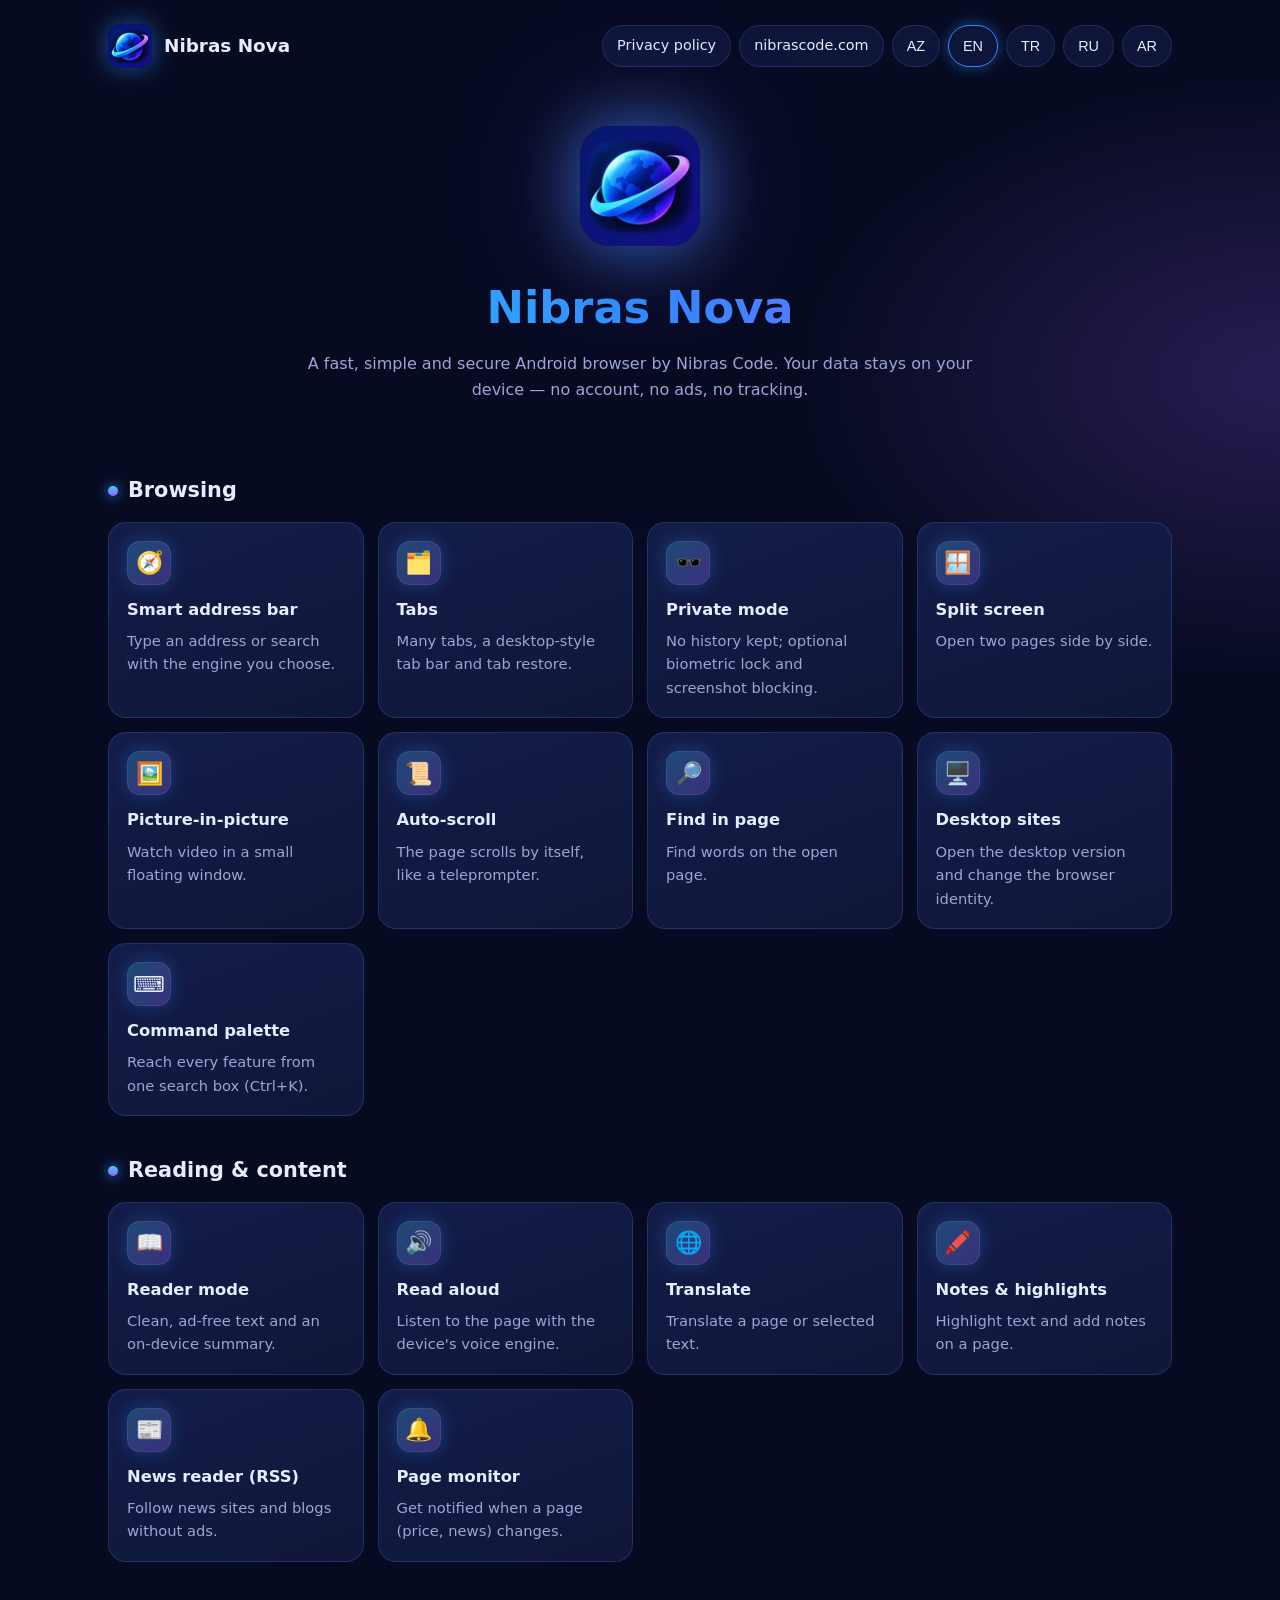
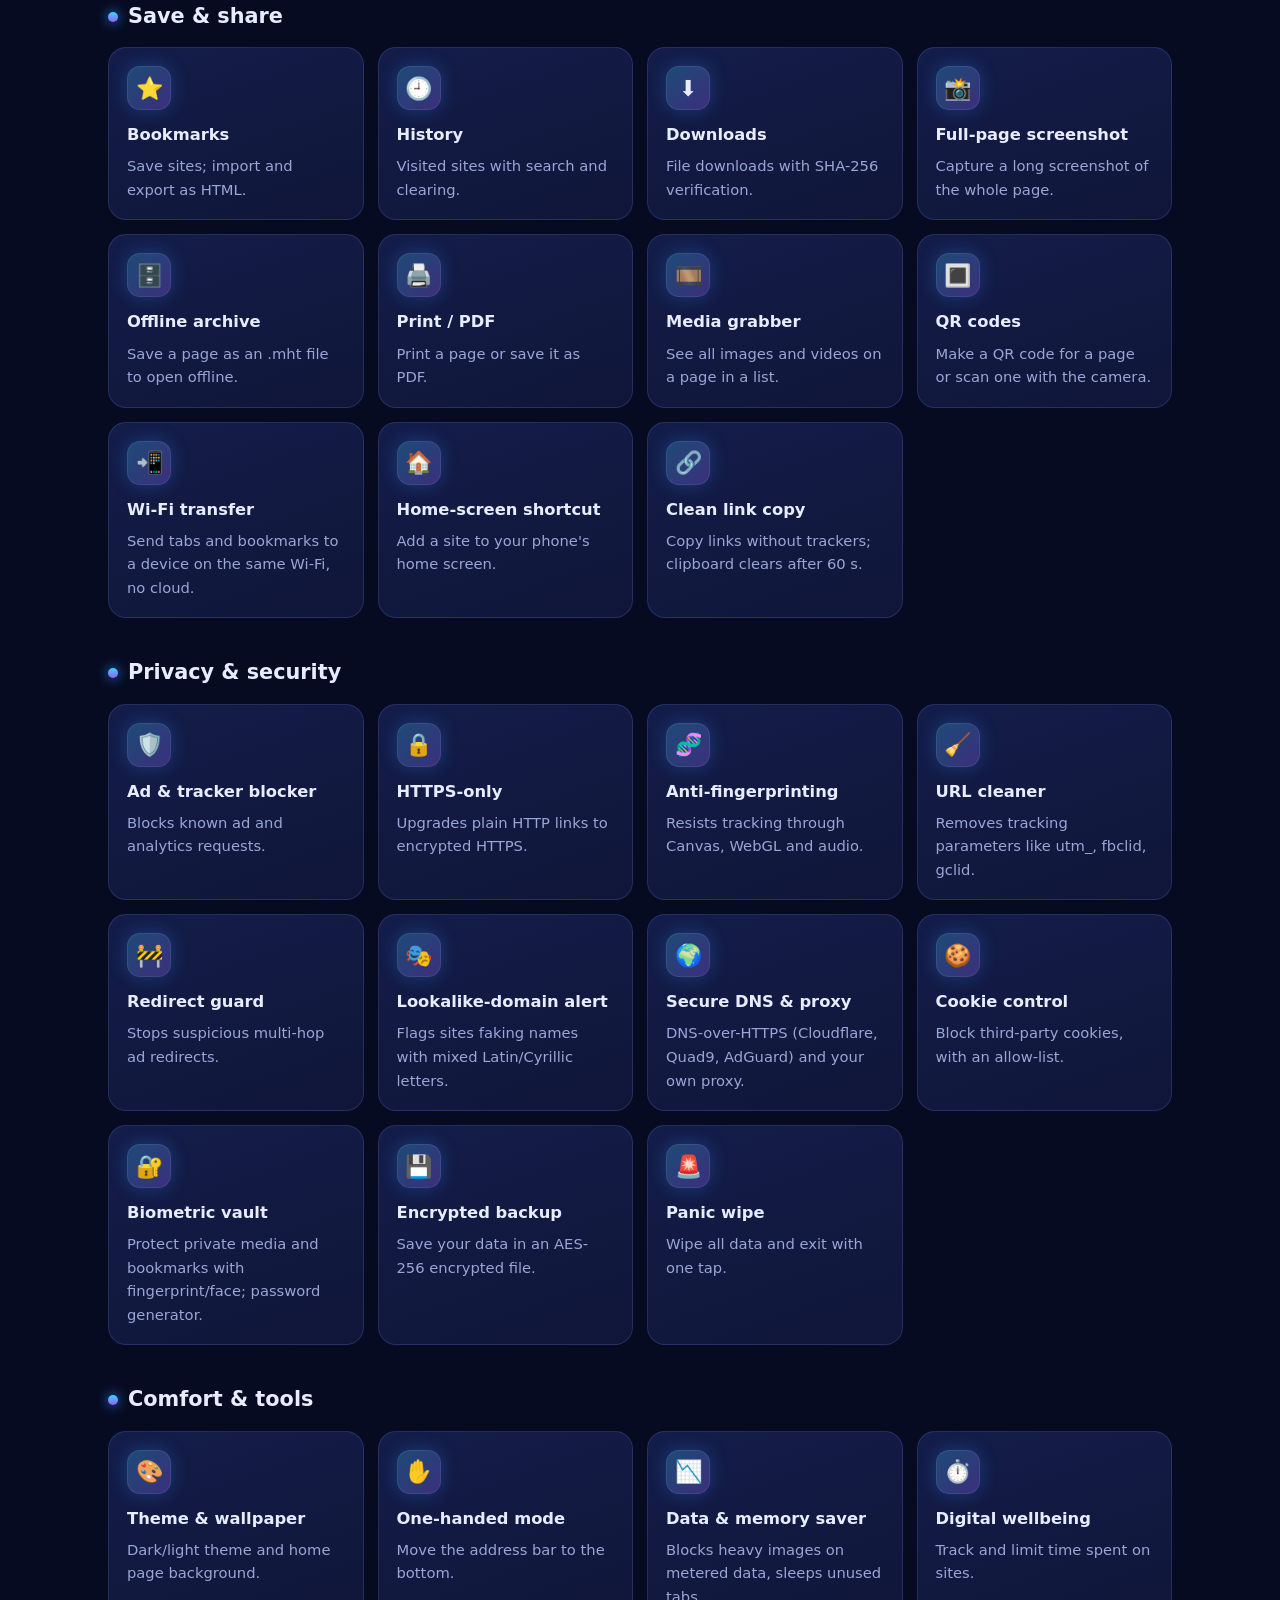
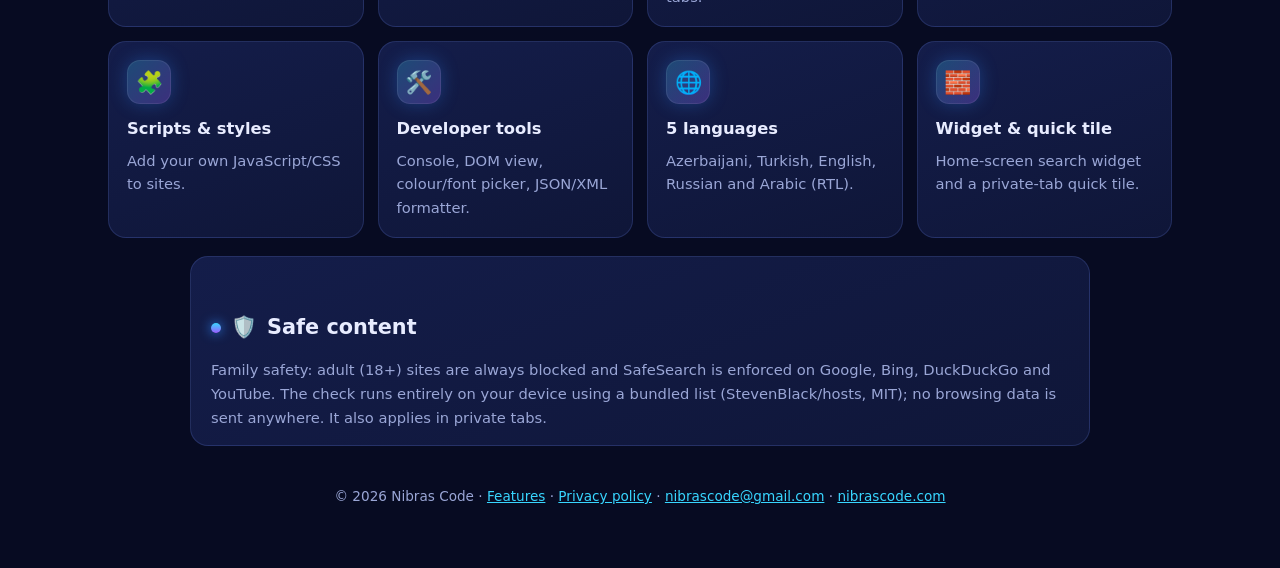
==== commit 0cbacaf4: "New home screen (hero, glass search, tiles, Discover from nibrascode.com, bottom nav); always-on adu" ====
--- a/docs/index.html
+++ b/docs/index.html
@@ -60,4 +60,4 @@
 <div class="card"><div class="ic">🌐</div><h3><span data-lang="az">5 dil</span><span data-lang="en">5 languages</span><span data-lang="tr">5 dil</span><span data-lang="ru">5 языков</span><span data-lang="ar">5 لغات</span></h3><p><span data-lang="az">Azərbaycan, türk, ingilis, rus və ərəb (sağdan sola) dilləri.</span><span data-lang="en">Azerbaijani, Turkish, English, Russian and Arabic (RTL).</span><span data-lang="tr">Azerbaycanca, Türkçe, İngilizce, Rusça ve Arapça (sağdan sola).</span><span data-lang="ru">Азербайджанский, турецкий, английский, русский и арабский (справа налево).</span><span data-lang="ar">الأذربيجانية والتركية والإنجليزية والروسية والعربية (من اليمين لليسار).</span></p></div>
 <div class="card"><div class="ic">🧱</div><h3><span data-lang="az">Vidcet və sürətli plitə</span><span data-lang="en">Widget &amp; quick tile</span><span data-lang="tr">Widget ve hızlı kutucuk</span><span data-lang="ru">Виджет и плитка</span><span data-lang="ar">الأداة والمربع السريع</span></h3><p><span data-lang="az">Ana ekranda axtarış vidceti və gizli vərəq plitəsi.</span><span data-lang="en">Home-screen search widget and a private-tab quick tile.</span><span data-lang="tr">Ana ekranda arama widget&#x27;ı ve gizli sekme kutucuğu.</span><span data-lang="ru">Виджет поиска на главном экране и плитка приватной вкладки.</span><span data-lang="ar">أداة بحث على الشاشة الرئيسية ومربع سريع للعلامة الخفية.</span></p></div>
 </div>
-<footer>© 2026 Nibras Code · <a href="./"><span data-lang="az">Funksiyalar</span><span data-lang="en">Features</span><span data-lang="tr">Özellikler</span><span data-lang="ru">Функции</span><span data-lang="ar">الميزات</span></a> · <a href="privacy-policy.html"><span data-lang="az">Məxfilik siyasəti</span><span data-lang="en">Privacy policy</span><span data-lang="tr">Gizlilik politikası</span><span data-lang="ru">Политика конфиденциальности</span><span data-lang="ar">سياسة الخصوصية</span></a> · <a href="mailto:nibrascode@gmail.com">nibrascode@gmail.com</a> · <a href="https://nibrascode.com">nibrascode.com</a></footer></div></body></html>+<section class="card" style="margin:18px auto;max-width:900px;padding:16px 20px"><h2>🛡️ <span data-lang="az">Təhlükəsiz məzmun</span><span data-lang="en">Safe content</span><span data-lang="tr">Güvenli içerik</span><span data-lang="ru">Безопасный контент</span><span data-lang="ar">محتوى آمن</span></h2><p><span data-lang="az">Uşaq və ailə üçün təhlükəsizlik: yetkin (18+) saytlar həmişə bloklanır, Google, Bing, DuckDuckGo və YouTube-da təhlükəsiz axtarış məcburidir. Yoxlama tamamilə cihazda, daxili siyahı (StevenBlack/hosts, MIT) ilə aparılır; heç bir baxış məlumatı heç yerə göndərilmir. Gizli vərəqlərdə də işləyir.</span><span data-lang="en">Family safety: adult (18+) sites are always blocked and SafeSearch is enforced on Google, Bing, DuckDuckGo and YouTube. The check runs entirely on your device using a bundled list (StevenBlack/hosts, MIT); no browsing data is sent anywhere. It also applies in private tabs.</span><span data-lang="tr">Aile güvenliği: yetişkin (18+) siteler her zaman engellenir; Google, Bing, DuckDuckGo ve YouTube’da Güvenli Arama zorunludur. Kontrol tamamen cihazda, uygulamaya gömülü liste (StevenBlack/hosts, MIT) ile yapılır; hiçbir tarama verisi bir yere gönderilmez. Gizli sekmelerde de çalışır.</span><span data-lang="ru">Безопасность семьи: сайты для взрослых (18+) всегда блокируются, в Google, Bing, DuckDuckGo и YouTube принудительно включён безопасный поиск. Проверка выполняется полностью на устройстве по встроенному списку (StevenBlack/hosts, MIT); данные о просмотре никуда не отправляются. Работает и в приватных вкладках.</span><span data-lang="ar">أمان العائلة: تُحظر المواقع الإباحية (18+) دائمًا، ويُفرض البحث الآمن في Google وBing وDuckDuckGo وYouTube. يتم الفحص بالكامل على جهازك باستخدام قائمة مدمجة (StevenBlack/hosts، رخصة MIT)؛ ولا تُرسل أي بيانات تصفح إلى أي جهة. ويعمل أيضًا في الألسنة الخاصة.</span></p></section><footer>© 2026 Nibras Code · <a href="./"><span data-lang="az">Funksiyalar</span><span data-lang="en">Features</span><span data-lang="tr">Özellikler</span><span data-lang="ru">Функции</span><span data-lang="ar">الميزات</span></a> · <a href="privacy-policy.html"><span data-lang="az">Məxfilik siyasəti</span><span data-lang="en">Privacy policy</span><span data-lang="tr">Gizlilik politikası</span><span data-lang="ru">Политика конфиденциальности</span><span data-lang="ar">سياسة الخصوصية</span></a> · <a href="mailto:nibrascode@gmail.com">nibrascode@gmail.com</a> · <a href="https://nibrascode.com">nibrascode.com</a></footer></div></body></html>
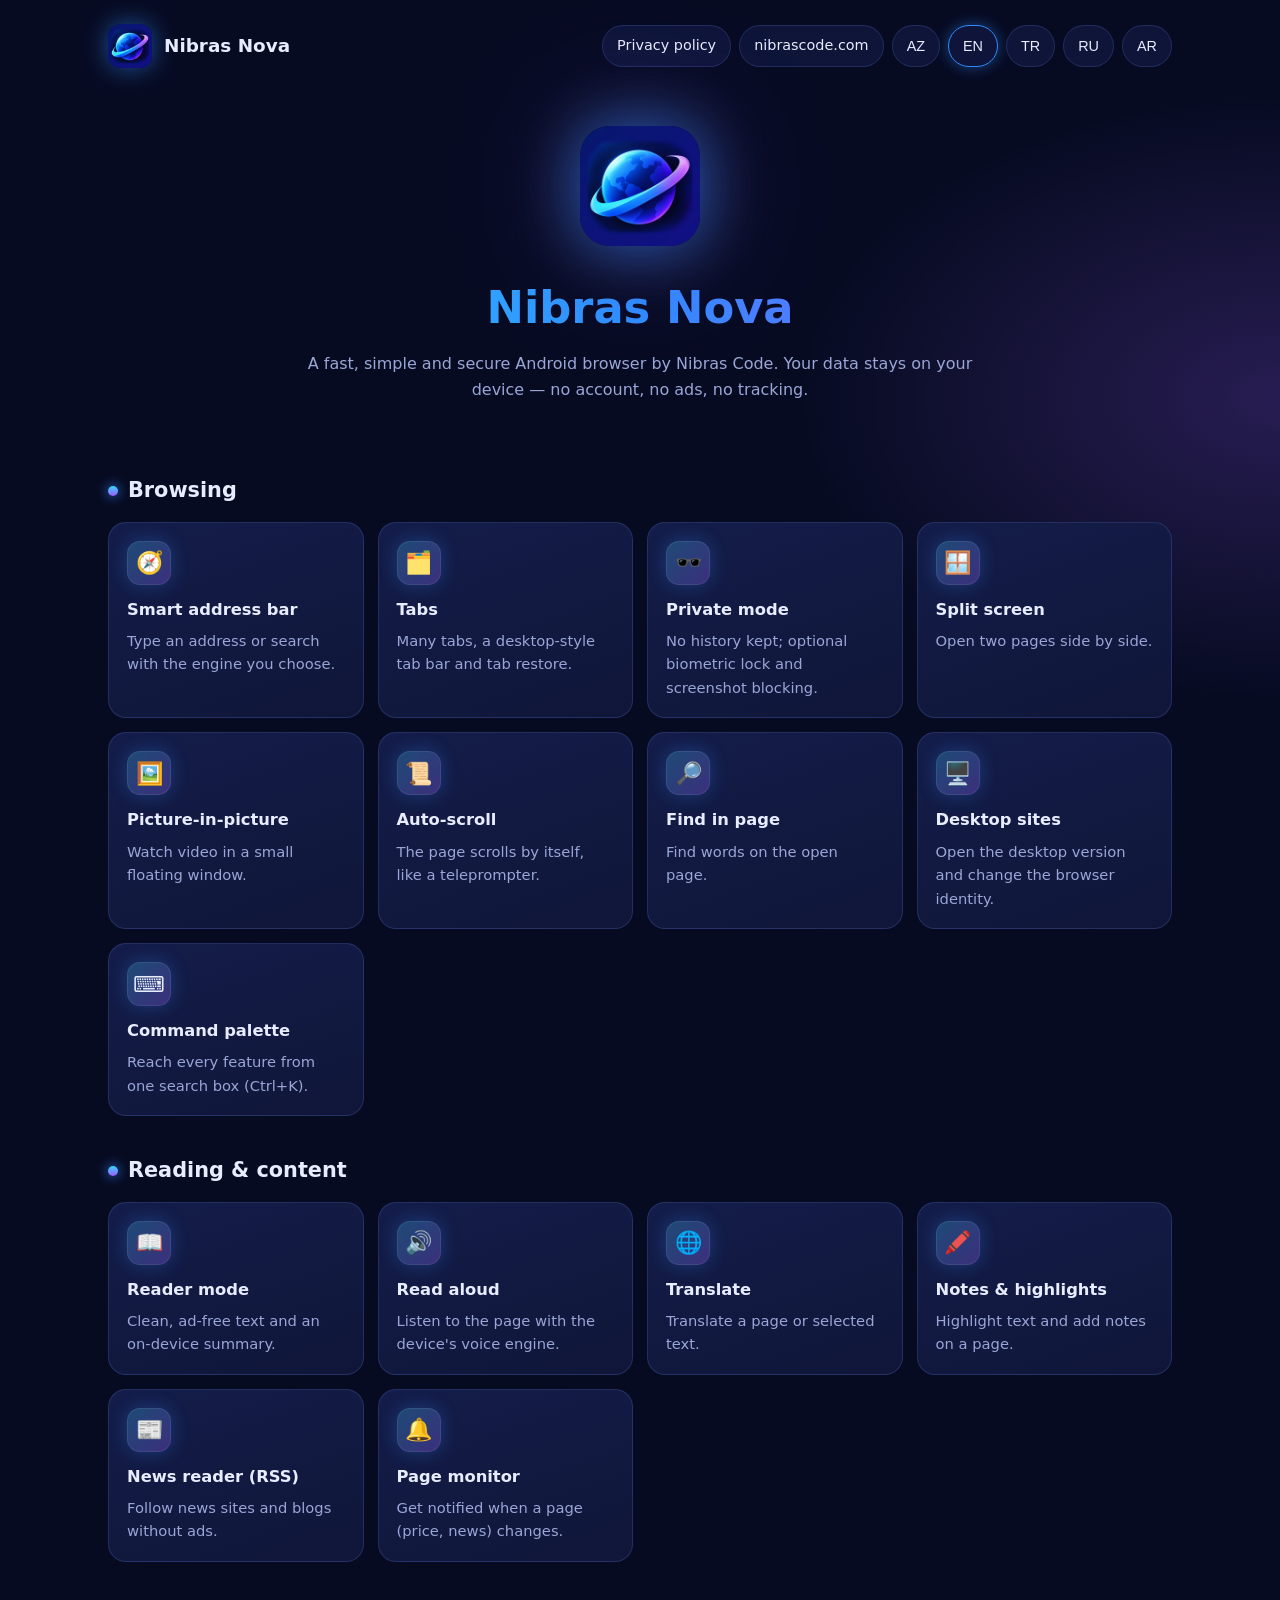
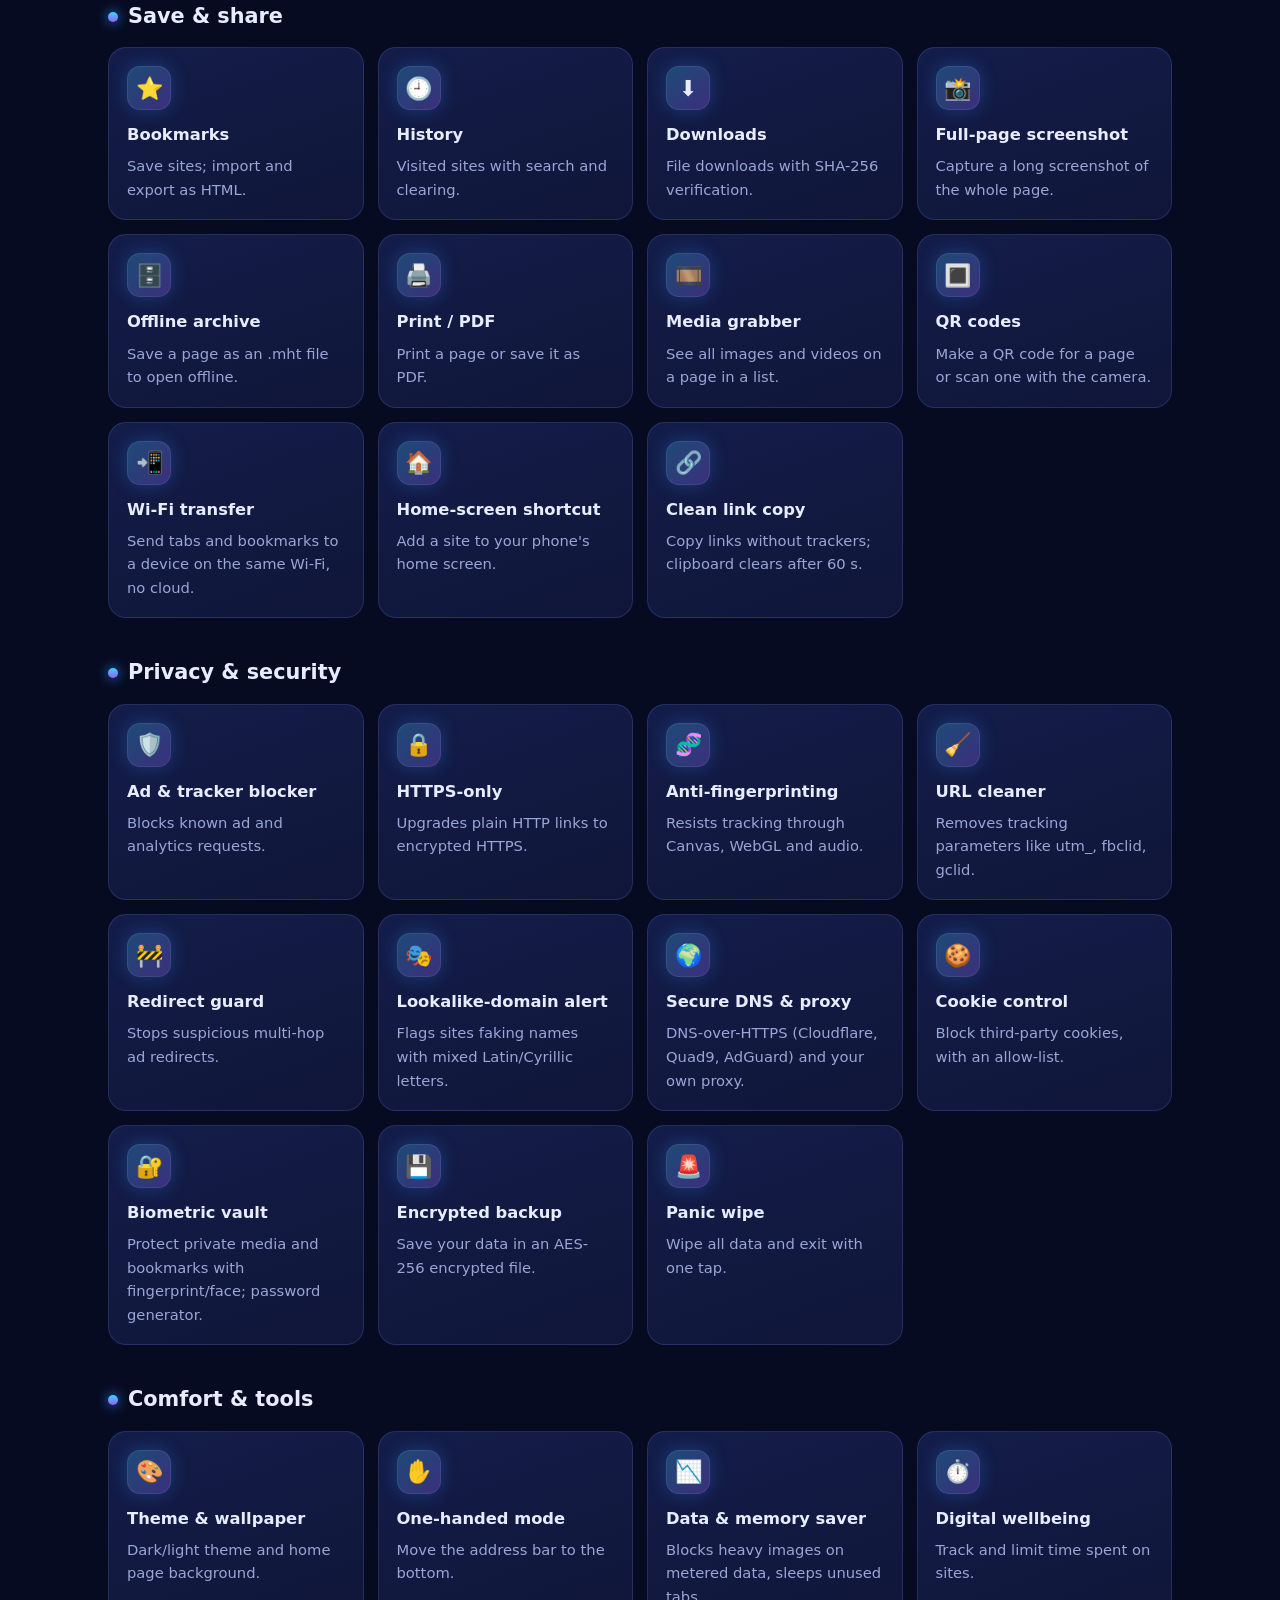
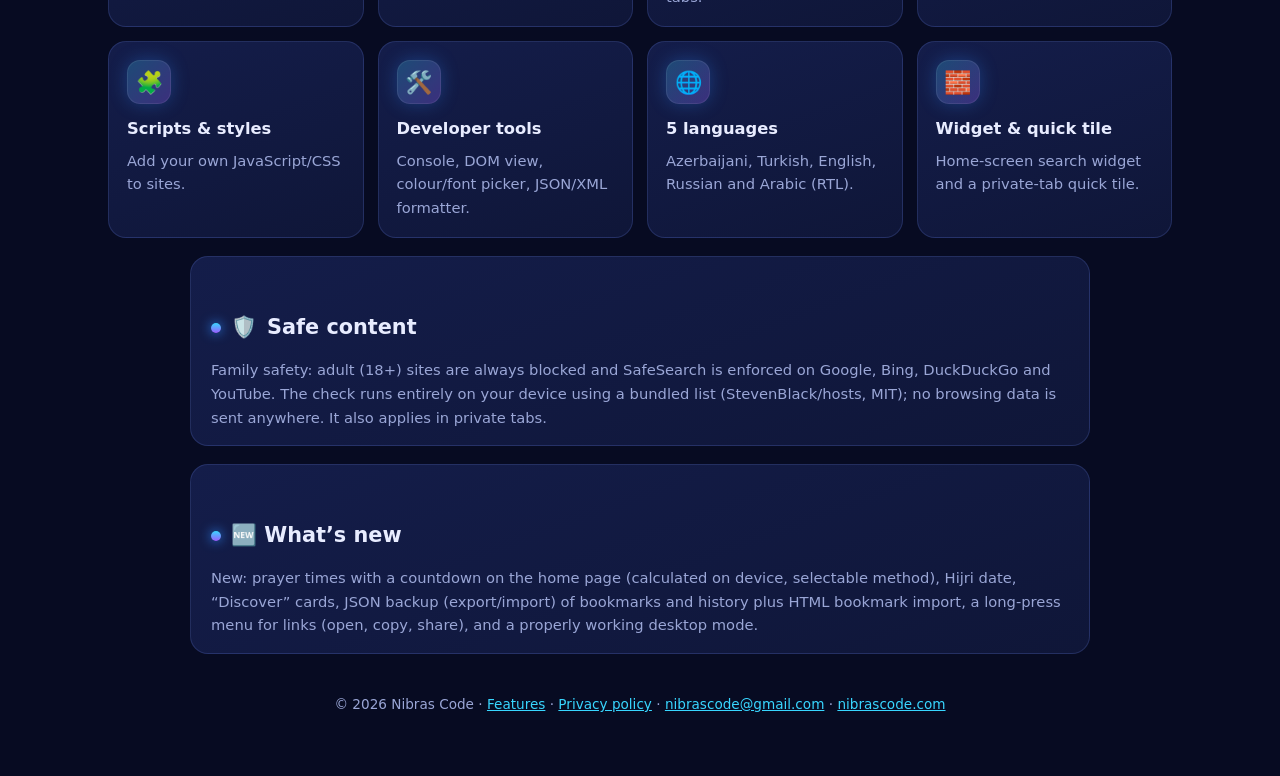
==== commit 9c7968e8: "Docs: prayer times, backups, what's new [skip ci]" ====
--- a/docs/index.html
+++ b/docs/index.html
@@ -60,4 +60,4 @@
 <div class="card"><div class="ic">🌐</div><h3><span data-lang="az">5 dil</span><span data-lang="en">5 languages</span><span data-lang="tr">5 dil</span><span data-lang="ru">5 языков</span><span data-lang="ar">5 لغات</span></h3><p><span data-lang="az">Azərbaycan, türk, ingilis, rus və ərəb (sağdan sola) dilləri.</span><span data-lang="en">Azerbaijani, Turkish, English, Russian and Arabic (RTL).</span><span data-lang="tr">Azerbaycanca, Türkçe, İngilizce, Rusça ve Arapça (sağdan sola).</span><span data-lang="ru">Азербайджанский, турецкий, английский, русский и арабский (справа налево).</span><span data-lang="ar">الأذربيجانية والتركية والإنجليزية والروسية والعربية (من اليمين لليسار).</span></p></div>
 <div class="card"><div class="ic">🧱</div><h3><span data-lang="az">Vidcet və sürətli plitə</span><span data-lang="en">Widget &amp; quick tile</span><span data-lang="tr">Widget ve hızlı kutucuk</span><span data-lang="ru">Виджет и плитка</span><span data-lang="ar">الأداة والمربع السريع</span></h3><p><span data-lang="az">Ana ekranda axtarış vidceti və gizli vərəq plitəsi.</span><span data-lang="en">Home-screen search widget and a private-tab quick tile.</span><span data-lang="tr">Ana ekranda arama widget&#x27;ı ve gizli sekme kutucuğu.</span><span data-lang="ru">Виджет поиска на главном экране и плитка приватной вкладки.</span><span data-lang="ar">أداة بحث على الشاشة الرئيسية ومربع سريع للعلامة الخفية.</span></p></div>
 </div>
-<section class="card" style="margin:18px auto;max-width:900px;padding:16px 20px"><h2>🛡️ <span data-lang="az">Təhlükəsiz məzmun</span><span data-lang="en">Safe content</span><span data-lang="tr">Güvenli içerik</span><span data-lang="ru">Безопасный контент</span><span data-lang="ar">محتوى آمن</span></h2><p><span data-lang="az">Uşaq və ailə üçün təhlükəsizlik: yetkin (18+) saytlar həmişə bloklanır, Google, Bing, DuckDuckGo və YouTube-da təhlükəsiz axtarış məcburidir. Yoxlama tamamilə cihazda, daxili siyahı (StevenBlack/hosts, MIT) ilə aparılır; heç bir baxış məlumatı heç yerə göndərilmir. Gizli vərəqlərdə də işləyir.</span><span data-lang="en">Family safety: adult (18+) sites are always blocked and SafeSearch is enforced on Google, Bing, DuckDuckGo and YouTube. The check runs entirely on your device using a bundled list (StevenBlack/hosts, MIT); no browsing data is sent anywhere. It also applies in private tabs.</span><span data-lang="tr">Aile güvenliği: yetişkin (18+) siteler her zaman engellenir; Google, Bing, DuckDuckGo ve YouTube’da Güvenli Arama zorunludur. Kontrol tamamen cihazda, uygulamaya gömülü liste (StevenBlack/hosts, MIT) ile yapılır; hiçbir tarama verisi bir yere gönderilmez. Gizli sekmelerde de çalışır.</span><span data-lang="ru">Безопасность семьи: сайты для взрослых (18+) всегда блокируются, в Google, Bing, DuckDuckGo и YouTube принудительно включён безопасный поиск. Проверка выполняется полностью на устройстве по встроенному списку (StevenBlack/hosts, MIT); данные о просмотре никуда не отправляются. Работает и в приватных вкладках.</span><span data-lang="ar">أمان العائلة: تُحظر المواقع الإباحية (18+) دائمًا، ويُفرض البحث الآمن في Google وBing وDuckDuckGo وYouTube. يتم الفحص بالكامل على جهازك باستخدام قائمة مدمجة (StevenBlack/hosts، رخصة MIT)؛ ولا تُرسل أي بيانات تصفح إلى أي جهة. ويعمل أيضًا في الألسنة الخاصة.</span></p></section><footer>© 2026 Nibras Code · <a href="./"><span data-lang="az">Funksiyalar</span><span data-lang="en">Features</span><span data-lang="tr">Özellikler</span><span data-lang="ru">Функции</span><span data-lang="ar">الميزات</span></a> · <a href="privacy-policy.html"><span data-lang="az">Məxfilik siyasəti</span><span data-lang="en">Privacy policy</span><span data-lang="tr">Gizlilik politikası</span><span data-lang="ru">Политика конфиденциальности</span><span data-lang="ar">سياسة الخصوصية</span></a> · <a href="mailto:nibrascode@gmail.com">nibrascode@gmail.com</a> · <a href="https://nibrascode.com">nibrascode.com</a></footer></div></body></html>+<section class="card" style="margin:18px auto;max-width:900px;padding:16px 20px"><h2>🛡️ <span data-lang="az">Təhlükəsiz məzmun</span><span data-lang="en">Safe content</span><span data-lang="tr">Güvenli içerik</span><span data-lang="ru">Безопасный контент</span><span data-lang="ar">محتوى آمن</span></h2><p><span data-lang="az">Uşaq və ailə üçün təhlükəsizlik: yetkin (18+) saytlar həmişə bloklanır, Google, Bing, DuckDuckGo və YouTube-da təhlükəsiz axtarış məcburidir. Yoxlama tamamilə cihazda, daxili siyahı (StevenBlack/hosts, MIT) ilə aparılır; heç bir baxış məlumatı heç yerə göndərilmir. Gizli vərəqlərdə də işləyir.</span><span data-lang="en">Family safety: adult (18+) sites are always blocked and SafeSearch is enforced on Google, Bing, DuckDuckGo and YouTube. The check runs entirely on your device using a bundled list (StevenBlack/hosts, MIT); no browsing data is sent anywhere. It also applies in private tabs.</span><span data-lang="tr">Aile güvenliği: yetişkin (18+) siteler her zaman engellenir; Google, Bing, DuckDuckGo ve YouTube’da Güvenli Arama zorunludur. Kontrol tamamen cihazda, uygulamaya gömülü liste (StevenBlack/hosts, MIT) ile yapılır; hiçbir tarama verisi bir yere gönderilmez. Gizli sekmelerde de çalışır.</span><span data-lang="ru">Безопасность семьи: сайты для взрослых (18+) всегда блокируются, в Google, Bing, DuckDuckGo и YouTube принудительно включён безопасный поиск. Проверка выполняется полностью на устройстве по встроенному списку (StevenBlack/hosts, MIT); данные о просмотре никуда не отправляются. Работает и в приватных вкладках.</span><span data-lang="ar">أمان العائلة: تُحظر المواقع الإباحية (18+) دائمًا، ويُفرض البحث الآمن في Google وBing وDuckDuckGo وYouTube. يتم الفحص بالكامل على جهازك باستخدام قائمة مدمجة (StevenBlack/hosts، رخصة MIT)؛ ولا تُرسل أي بيانات تصفح إلى أي جهة. ويعمل أيضًا في الألسنة الخاصة.</span></p></section><section class="card" style="margin:18px auto;max-width:900px;padding:16px 20px"><h2><span data-lang="az">🆕 Yeniliklər</span><span data-lang="en">🆕 What’s new</span><span data-lang="tr">🆕 Yenilikler</span><span data-lang="ru">🆕 Что нового</span><span data-lang="ar">🆕 الجديد</span></h2><p><span data-lang="az">Yeni: ana səhifədə namaz vaxtları və geri sayım (cihazda hesablanır, metod seçilə bilər), hicri tarix, kateqoriyalı “Kəşf et” kartları, əlfəcin və tarixçənin JSON ehtiyatı (ixrac/idxal) və HTML əlfəcin idxalı, linklərə uzun basanda menyu (aç, kopyala, paylaş), düzgün işləyən masaüstü rejimi.</span><span data-lang="en">New: prayer times with a countdown on the home page (calculated on device, selectable method), Hijri date, “Discover” cards, JSON backup (export/import) of bookmarks and history plus HTML bookmark import, a long-press menu for links (open, copy, share), and a properly working desktop mode.</span><span data-lang="tr">Yeni: ana sayfada geri sayımlı namaz vakitleri (cihazda hesaplanır, yöntem seçilebilir), hicri tarih, “Keşfet” kartları, yer imleri ve geçmiş için JSON yedeği (dışa/içe aktarma) ve HTML yer imi içe aktarma, bağlantılar için uzun basma menüsü (aç, kopyala, paylaş) ve düzgün çalışan masaüstü modu.</span><span data-lang="ru">Новое: время намаза с обратным отсчётом на главной (расчёт на устройстве, выбор метода), дата по хиджре, карточки «Интересное», резервная копия закладок и истории в JSON (экспорт/импорт) и импорт закладок HTML, меню по долгому нажатию на ссылку (открыть, копировать, поделиться) и исправленный режим ПК-версии.</span><span data-lang="ar">جديد: مواقيت الصلاة مع عدّ تنازلي في الرئيسية (تُحسب على الجهاز مع اختيار طريقة الحساب)، التاريخ الهجري، بطاقات «اكتشف»، نسخ احتياطي للإشارات والسجل بصيغة JSON (تصدير/استيراد) واستيراد إشارات HTML، قائمة الضغط المطوّل على الروابط (فتح، نسخ، مشاركة)، ووضع سطح المكتب يعمل بشكل صحيح.</span></p></section><footer>© 2026 Nibras Code · <a href="./"><span data-lang="az">Funksiyalar</span><span data-lang="en">Features</span><span data-lang="tr">Özellikler</span><span data-lang="ru">Функции</span><span data-lang="ar">الميزات</span></a> · <a href="privacy-policy.html"><span data-lang="az">Məxfilik siyasəti</span><span data-lang="en">Privacy policy</span><span data-lang="tr">Gizlilik politikası</span><span data-lang="ru">Политика конфиденциальности</span><span data-lang="ar">سياسة الخصوصية</span></a> · <a href="mailto:nibrascode@gmail.com">nibrascode@gmail.com</a> · <a href="https://nibrascode.com">nibrascode.com</a></footer></div></body></html>
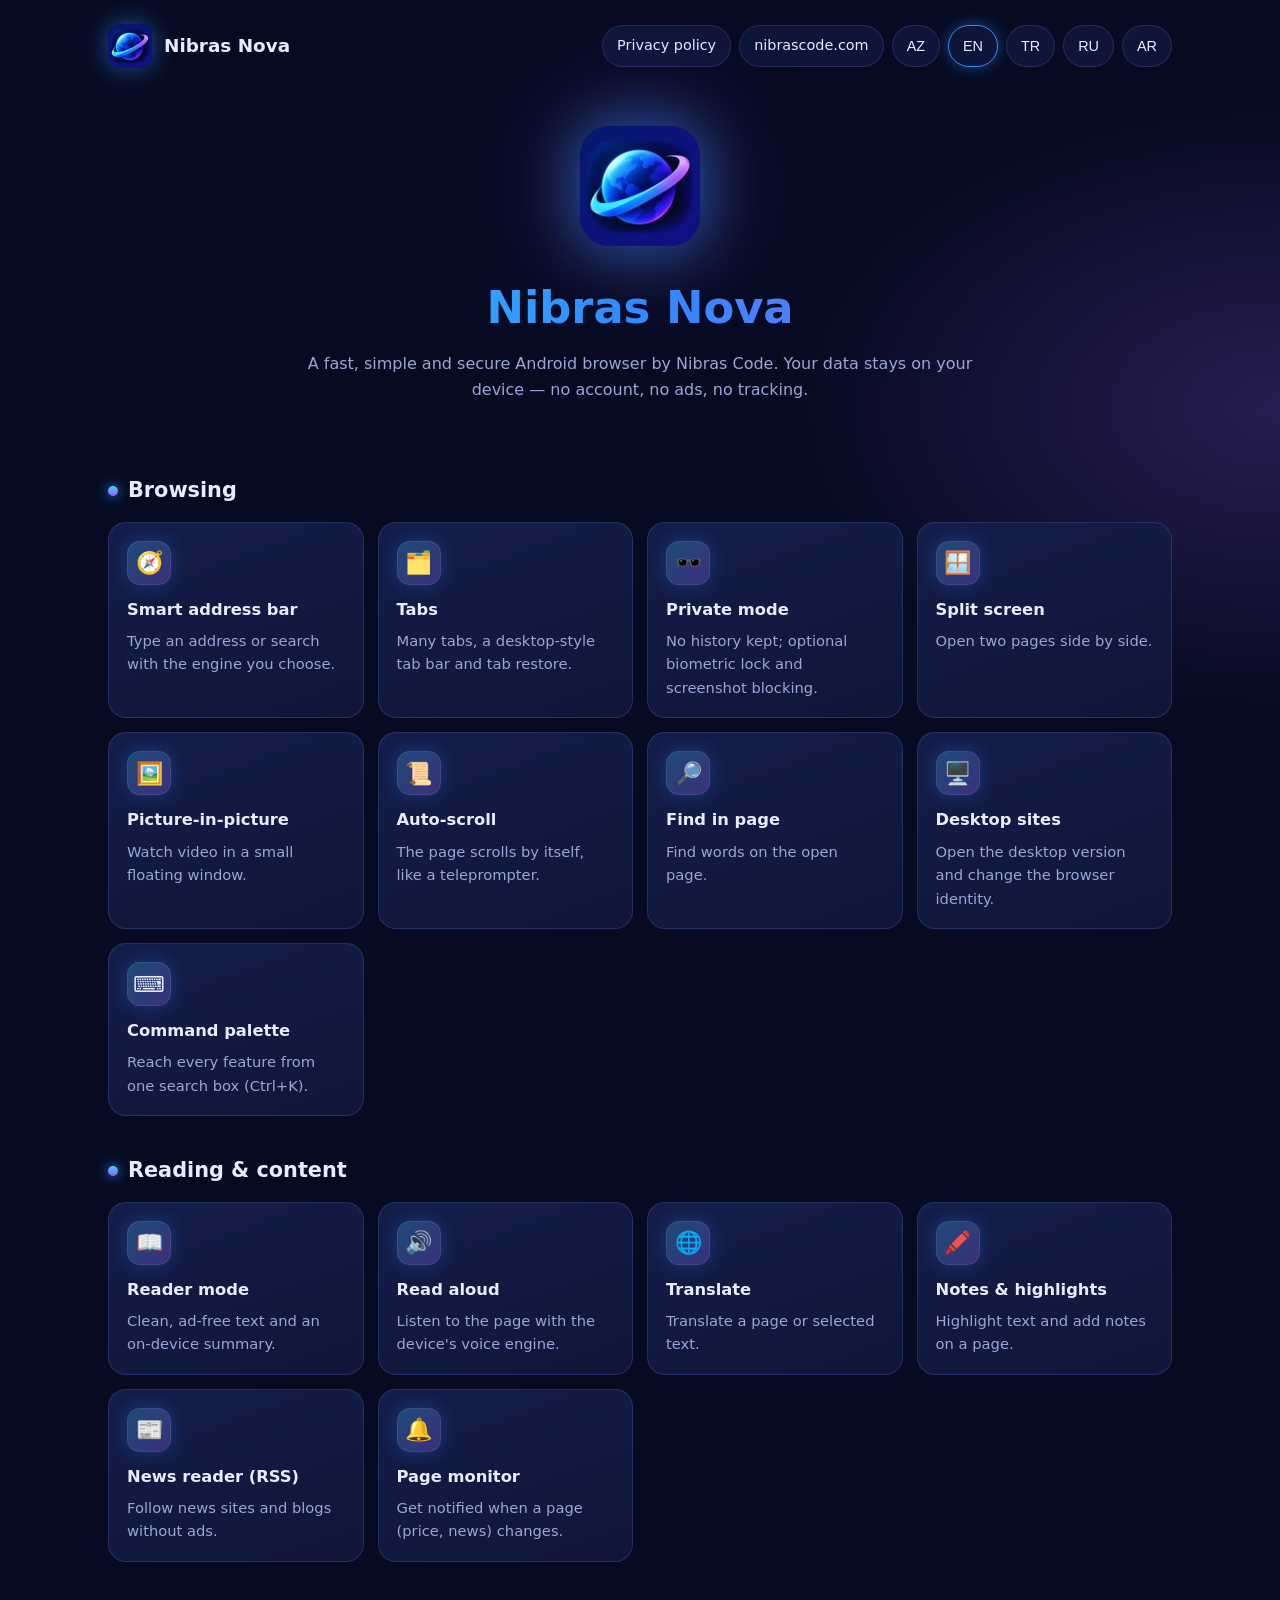
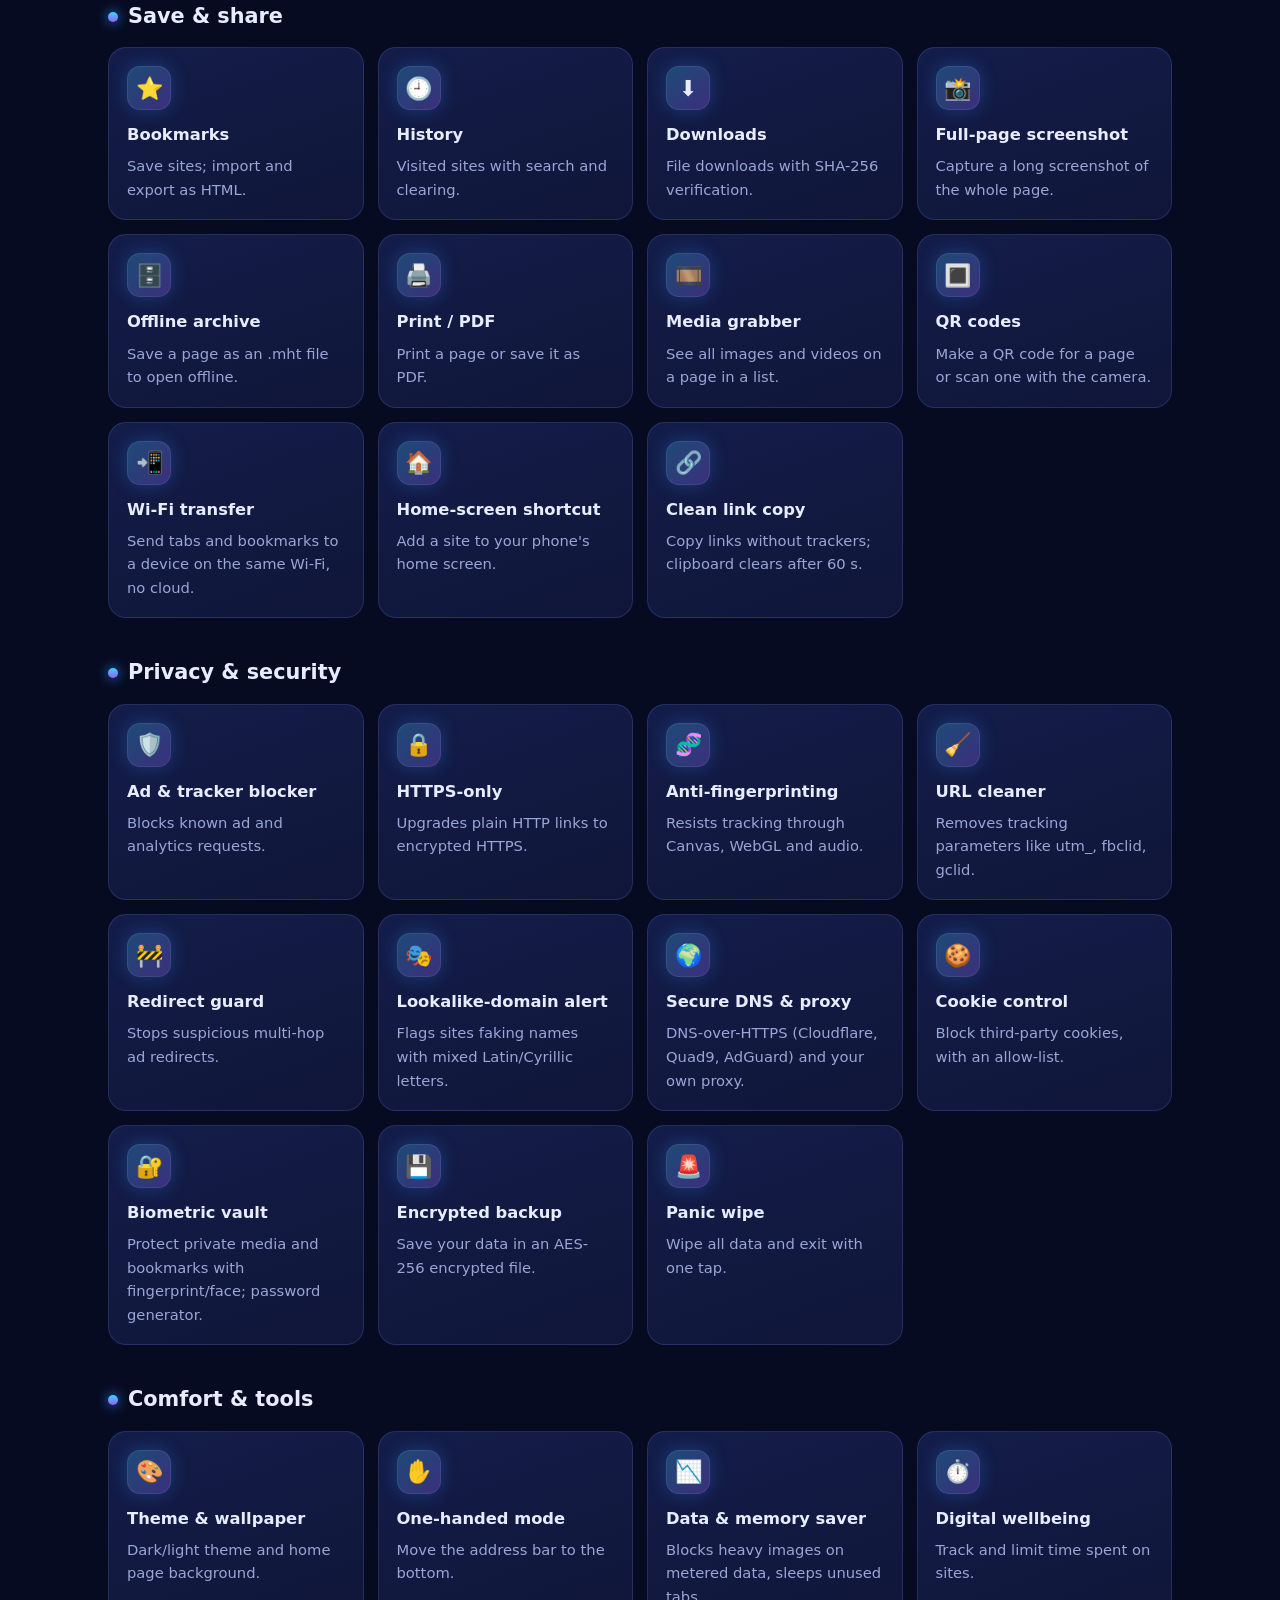
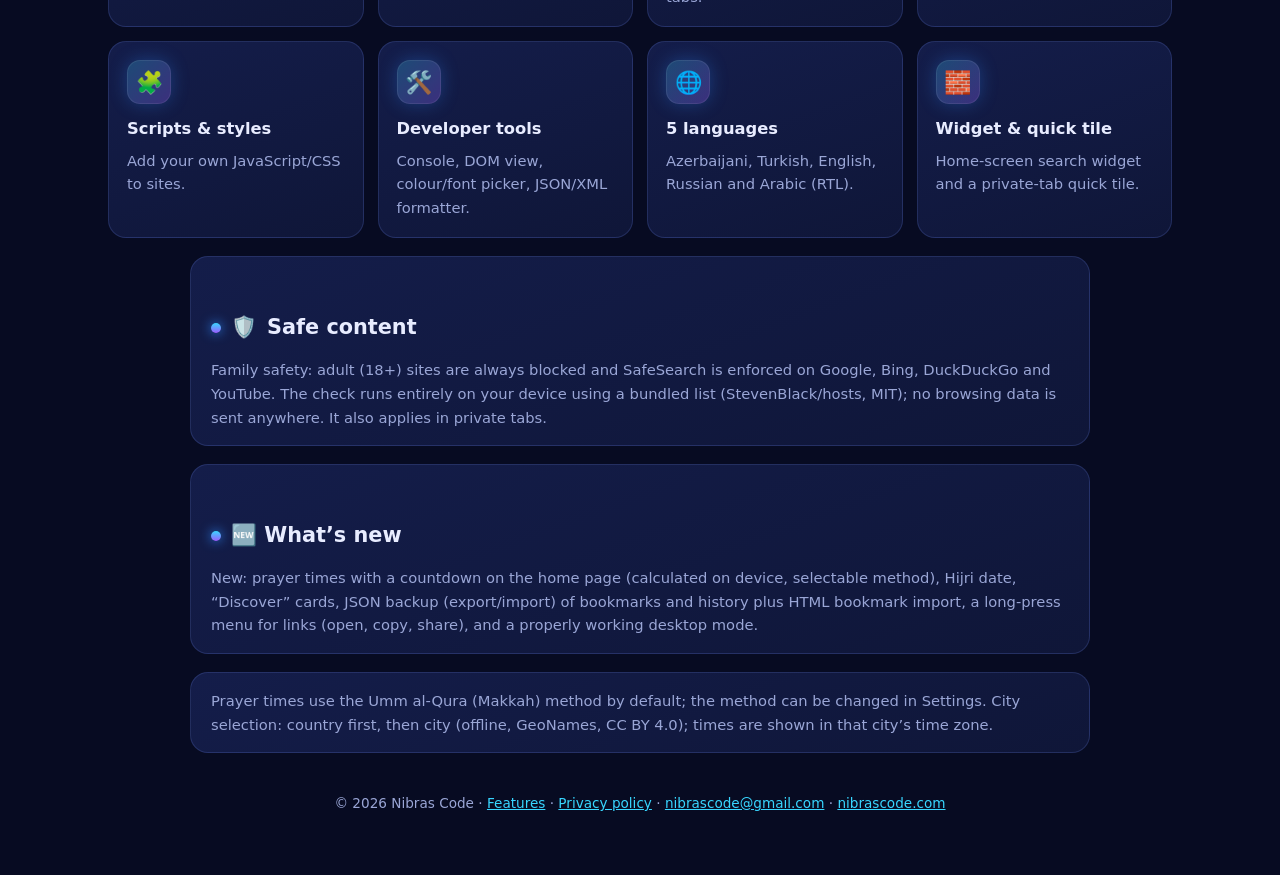
==== commit f897a85d: "Prayer times: Umm al-Qura default, country→city picker with offline GeoNames data and per-city time " ====
--- a/docs/index.html
+++ b/docs/index.html
@@ -60,4 +60,4 @@
 <div class="card"><div class="ic">🌐</div><h3><span data-lang="az">5 dil</span><span data-lang="en">5 languages</span><span data-lang="tr">5 dil</span><span data-lang="ru">5 языков</span><span data-lang="ar">5 لغات</span></h3><p><span data-lang="az">Azərbaycan, türk, ingilis, rus və ərəb (sağdan sola) dilləri.</span><span data-lang="en">Azerbaijani, Turkish, English, Russian and Arabic (RTL).</span><span data-lang="tr">Azerbaycanca, Türkçe, İngilizce, Rusça ve Arapça (sağdan sola).</span><span data-lang="ru">Азербайджанский, турецкий, английский, русский и арабский (справа налево).</span><span data-lang="ar">الأذربيجانية والتركية والإنجليزية والروسية والعربية (من اليمين لليسار).</span></p></div>
 <div class="card"><div class="ic">🧱</div><h3><span data-lang="az">Vidcet və sürətli plitə</span><span data-lang="en">Widget &amp; quick tile</span><span data-lang="tr">Widget ve hızlı kutucuk</span><span data-lang="ru">Виджет и плитка</span><span data-lang="ar">الأداة والمربع السريع</span></h3><p><span data-lang="az">Ana ekranda axtarış vidceti və gizli vərəq plitəsi.</span><span data-lang="en">Home-screen search widget and a private-tab quick tile.</span><span data-lang="tr">Ana ekranda arama widget&#x27;ı ve gizli sekme kutucuğu.</span><span data-lang="ru">Виджет поиска на главном экране и плитка приватной вкладки.</span><span data-lang="ar">أداة بحث على الشاشة الرئيسية ومربع سريع للعلامة الخفية.</span></p></div>
 </div>
-<section class="card" style="margin:18px auto;max-width:900px;padding:16px 20px"><h2>🛡️ <span data-lang="az">Təhlükəsiz məzmun</span><span data-lang="en">Safe content</span><span data-lang="tr">Güvenli içerik</span><span data-lang="ru">Безопасный контент</span><span data-lang="ar">محتوى آمن</span></h2><p><span data-lang="az">Uşaq və ailə üçün təhlükəsizlik: yetkin (18+) saytlar həmişə bloklanır, Google, Bing, DuckDuckGo və YouTube-da təhlükəsiz axtarış məcburidir. Yoxlama tamamilə cihazda, daxili siyahı (StevenBlack/hosts, MIT) ilə aparılır; heç bir baxış məlumatı heç yerə göndərilmir. Gizli vərəqlərdə də işləyir.</span><span data-lang="en">Family safety: adult (18+) sites are always blocked and SafeSearch is enforced on Google, Bing, DuckDuckGo and YouTube. The check runs entirely on your device using a bundled list (StevenBlack/hosts, MIT); no browsing data is sent anywhere. It also applies in private tabs.</span><span data-lang="tr">Aile güvenliği: yetişkin (18+) siteler her zaman engellenir; Google, Bing, DuckDuckGo ve YouTube’da Güvenli Arama zorunludur. Kontrol tamamen cihazda, uygulamaya gömülü liste (StevenBlack/hosts, MIT) ile yapılır; hiçbir tarama verisi bir yere gönderilmez. Gizli sekmelerde de çalışır.</span><span data-lang="ru">Безопасность семьи: сайты для взрослых (18+) всегда блокируются, в Google, Bing, DuckDuckGo и YouTube принудительно включён безопасный поиск. Проверка выполняется полностью на устройстве по встроенному списку (StevenBlack/hosts, MIT); данные о просмотре никуда не отправляются. Работает и в приватных вкладках.</span><span data-lang="ar">أمان العائلة: تُحظر المواقع الإباحية (18+) دائمًا، ويُفرض البحث الآمن في Google وBing وDuckDuckGo وYouTube. يتم الفحص بالكامل على جهازك باستخدام قائمة مدمجة (StevenBlack/hosts، رخصة MIT)؛ ولا تُرسل أي بيانات تصفح إلى أي جهة. ويعمل أيضًا في الألسنة الخاصة.</span></p></section><section class="card" style="margin:18px auto;max-width:900px;padding:16px 20px"><h2><span data-lang="az">🆕 Yeniliklər</span><span data-lang="en">🆕 What’s new</span><span data-lang="tr">🆕 Yenilikler</span><span data-lang="ru">🆕 Что нового</span><span data-lang="ar">🆕 الجديد</span></h2><p><span data-lang="az">Yeni: ana səhifədə namaz vaxtları və geri sayım (cihazda hesablanır, metod seçilə bilər), hicri tarix, kateqoriyalı “Kəşf et” kartları, əlfəcin və tarixçənin JSON ehtiyatı (ixrac/idxal) və HTML əlfəcin idxalı, linklərə uzun basanda menyu (aç, kopyala, paylaş), düzgün işləyən masaüstü rejimi.</span><span data-lang="en">New: prayer times with a countdown on the home page (calculated on device, selectable method), Hijri date, “Discover” cards, JSON backup (export/import) of bookmarks and history plus HTML bookmark import, a long-press menu for links (open, copy, share), and a properly working desktop mode.</span><span data-lang="tr">Yeni: ana sayfada geri sayımlı namaz vakitleri (cihazda hesaplanır, yöntem seçilebilir), hicri tarih, “Keşfet” kartları, yer imleri ve geçmiş için JSON yedeği (dışa/içe aktarma) ve HTML yer imi içe aktarma, bağlantılar için uzun basma menüsü (aç, kopyala, paylaş) ve düzgün çalışan masaüstü modu.</span><span data-lang="ru">Новое: время намаза с обратным отсчётом на главной (расчёт на устройстве, выбор метода), дата по хиджре, карточки «Интересное», резервная копия закладок и истории в JSON (экспорт/импорт) и импорт закладок HTML, меню по долгому нажатию на ссылку (открыть, копировать, поделиться) и исправленный режим ПК-версии.</span><span data-lang="ar">جديد: مواقيت الصلاة مع عدّ تنازلي في الرئيسية (تُحسب على الجهاز مع اختيار طريقة الحساب)، التاريخ الهجري، بطاقات «اكتشف»، نسخ احتياطي للإشارات والسجل بصيغة JSON (تصدير/استيراد) واستيراد إشارات HTML، قائمة الضغط المطوّل على الروابط (فتح، نسخ، مشاركة)، ووضع سطح المكتب يعمل بشكل صحيح.</span></p></section><footer>© 2026 Nibras Code · <a href="./"><span data-lang="az">Funksiyalar</span><span data-lang="en">Features</span><span data-lang="tr">Özellikler</span><span data-lang="ru">Функции</span><span data-lang="ar">الميزات</span></a> · <a href="privacy-policy.html"><span data-lang="az">Məxfilik siyasəti</span><span data-lang="en">Privacy policy</span><span data-lang="tr">Gizlilik politikası</span><span data-lang="ru">Политика конфиденциальности</span><span data-lang="ar">سياسة الخصوصية</span></a> · <a href="mailto:nibrascode@gmail.com">nibrascode@gmail.com</a> · <a href="https://nibrascode.com">nibrascode.com</a></footer></div></body></html>+<section class="card" style="margin:18px auto;max-width:900px;padding:16px 20px"><h2>🛡️ <span data-lang="az">Təhlükəsiz məzmun</span><span data-lang="en">Safe content</span><span data-lang="tr">Güvenli içerik</span><span data-lang="ru">Безопасный контент</span><span data-lang="ar">محتوى آمن</span></h2><p><span data-lang="az">Uşaq və ailə üçün təhlükəsizlik: yetkin (18+) saytlar həmişə bloklanır, Google, Bing, DuckDuckGo və YouTube-da təhlükəsiz axtarış məcburidir. Yoxlama tamamilə cihazda, daxili siyahı (StevenBlack/hosts, MIT) ilə aparılır; heç bir baxış məlumatı heç yerə göndərilmir. Gizli vərəqlərdə də işləyir.</span><span data-lang="en">Family safety: adult (18+) sites are always blocked and SafeSearch is enforced on Google, Bing, DuckDuckGo and YouTube. The check runs entirely on your device using a bundled list (StevenBlack/hosts, MIT); no browsing data is sent anywhere. It also applies in private tabs.</span><span data-lang="tr">Aile güvenliği: yetişkin (18+) siteler her zaman engellenir; Google, Bing, DuckDuckGo ve YouTube’da Güvenli Arama zorunludur. Kontrol tamamen cihazda, uygulamaya gömülü liste (StevenBlack/hosts, MIT) ile yapılır; hiçbir tarama verisi bir yere gönderilmez. Gizli sekmelerde de çalışır.</span><span data-lang="ru">Безопасность семьи: сайты для взрослых (18+) всегда блокируются, в Google, Bing, DuckDuckGo и YouTube принудительно включён безопасный поиск. Проверка выполняется полностью на устройстве по встроенному списку (StevenBlack/hosts, MIT); данные о просмотре никуда не отправляются. Работает и в приватных вкладках.</span><span data-lang="ar">أمان العائلة: تُحظر المواقع الإباحية (18+) دائمًا، ويُفرض البحث الآمن في Google وBing وDuckDuckGo وYouTube. يتم الفحص بالكامل على جهازك باستخدام قائمة مدمجة (StevenBlack/hosts، رخصة MIT)؛ ولا تُرسل أي بيانات تصفح إلى أي جهة. ويعمل أيضًا في الألسنة الخاصة.</span></p></section><section class="card" style="margin:18px auto;max-width:900px;padding:16px 20px"><h2><span data-lang="az">🆕 Yeniliklər</span><span data-lang="en">🆕 What’s new</span><span data-lang="tr">🆕 Yenilikler</span><span data-lang="ru">🆕 Что нового</span><span data-lang="ar">🆕 الجديد</span></h2><p><span data-lang="az">Yeni: ana səhifədə namaz vaxtları və geri sayım (cihazda hesablanır, metod seçilə bilər), hicri tarix, kateqoriyalı “Kəşf et” kartları, əlfəcin və tarixçənin JSON ehtiyatı (ixrac/idxal) və HTML əlfəcin idxalı, linklərə uzun basanda menyu (aç, kopyala, paylaş), düzgün işləyən masaüstü rejimi.</span><span data-lang="en">New: prayer times with a countdown on the home page (calculated on device, selectable method), Hijri date, “Discover” cards, JSON backup (export/import) of bookmarks and history plus HTML bookmark import, a long-press menu for links (open, copy, share), and a properly working desktop mode.</span><span data-lang="tr">Yeni: ana sayfada geri sayımlı namaz vakitleri (cihazda hesaplanır, yöntem seçilebilir), hicri tarih, “Keşfet” kartları, yer imleri ve geçmiş için JSON yedeği (dışa/içe aktarma) ve HTML yer imi içe aktarma, bağlantılar için uzun basma menüsü (aç, kopyala, paylaş) ve düzgün çalışan masaüstü modu.</span><span data-lang="ru">Новое: время намаза с обратным отсчётом на главной (расчёт на устройстве, выбор метода), дата по хиджре, карточки «Интересное», резервная копия закладок и истории в JSON (экспорт/импорт) и импорт закладок HTML, меню по долгому нажатию на ссылку (открыть, копировать, поделиться) и исправленный режим ПК-версии.</span><span data-lang="ar">جديد: مواقيت الصلاة مع عدّ تنازلي في الرئيسية (تُحسب على الجهاز مع اختيار طريقة الحساب)، التاريخ الهجري، بطاقات «اكتشف»، نسخ احتياطي للإشارات والسجل بصيغة JSON (تصدير/استيراد) واستيراد إشارات HTML، قائمة الضغط المطوّل على الروابط (فتح، نسخ، مشاركة)، ووضع سطح المكتب يعمل بشكل صحيح.</span></p></section><section class="card" style="margin:18px auto;max-width:900px;padding:16px 20px"><p><span data-lang="az">Namaz vaxtları standart olaraq Ümmül-Qura (Məkkə) metodu ilə hesablanır; metod ayarlarda dəyişdirilə bilər. Şəhər seçimi: əvvəl ölkə, sonra şəhər (oflayn, GeoNames, CC BY 4.0), vaxtlar həmin şəhərin saat qurşağında göstərilir.</span><span data-lang="en">Prayer times use the Umm al-Qura (Makkah) method by default; the method can be changed in Settings. City selection: country first, then city (offline, GeoNames, CC BY 4.0); times are shown in that city’s time zone.</span><span data-lang="tr">Namaz vakitleri varsayılan olarak Ümmü’l-Kurâ (Mekke) yöntemiyle hesaplanır; yöntem ayarlardan değiştirilebilir. Şehir seçimi: önce ülke, sonra şehir (çevrimdışı, GeoNames, CC BY 4.0); vakitler o şehrin saat diliminde gösterilir.</span><span data-lang="ru">Время намаза по умолчанию рассчитывается методом Умм аль-Кура (Мекка); метод можно изменить в настройках. Выбор города: сначала страна, затем город (офлайн, GeoNames, CC BY 4.0); время показывается в часовом поясе этого города.</span><span data-lang="ar">تُحسب مواقيت الصلاة افتراضيًا بطريقة أم القرى (مكة)، ويمكن تغيير الطريقة من الإعدادات. اختيار المدينة: الدولة أولًا ثم المدينة (دون اتصال، GeoNames، رخصة CC BY 4.0)، وتُعرض الأوقات بتوقيت تلك المدينة.</span></p></section><footer>© 2026 Nibras Code · <a href="./"><span data-lang="az">Funksiyalar</span><span data-lang="en">Features</span><span data-lang="tr">Özellikler</span><span data-lang="ru">Функции</span><span data-lang="ar">الميزات</span></a> · <a href="privacy-policy.html"><span data-lang="az">Məxfilik siyasəti</span><span data-lang="en">Privacy policy</span><span data-lang="tr">Gizlilik politikası</span><span data-lang="ru">Политика конфиденциальности</span><span data-lang="ar">سياسة الخصوصية</span></a> · <a href="mailto:nibrascode@gmail.com">nibrascode@gmail.com</a> · <a href="https://nibrascode.com">nibrascode.com</a></footer></div></body></html>
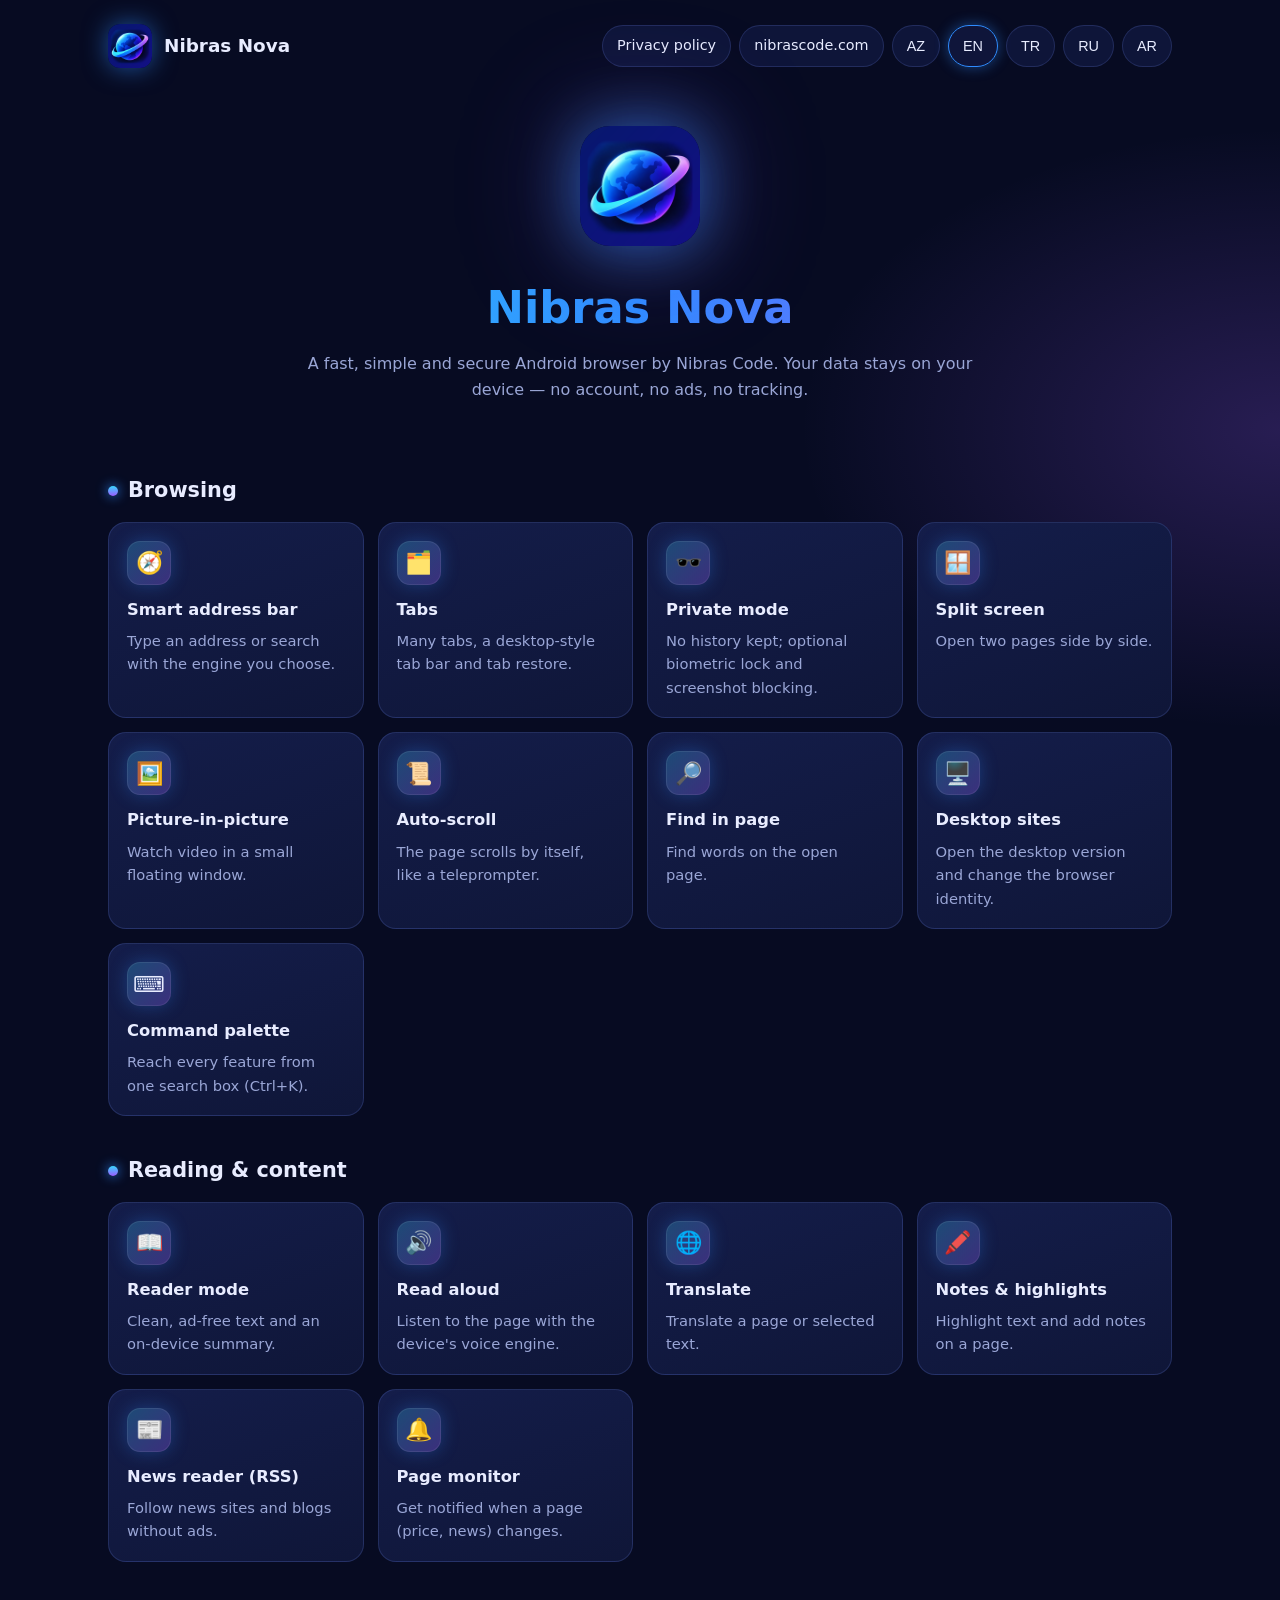
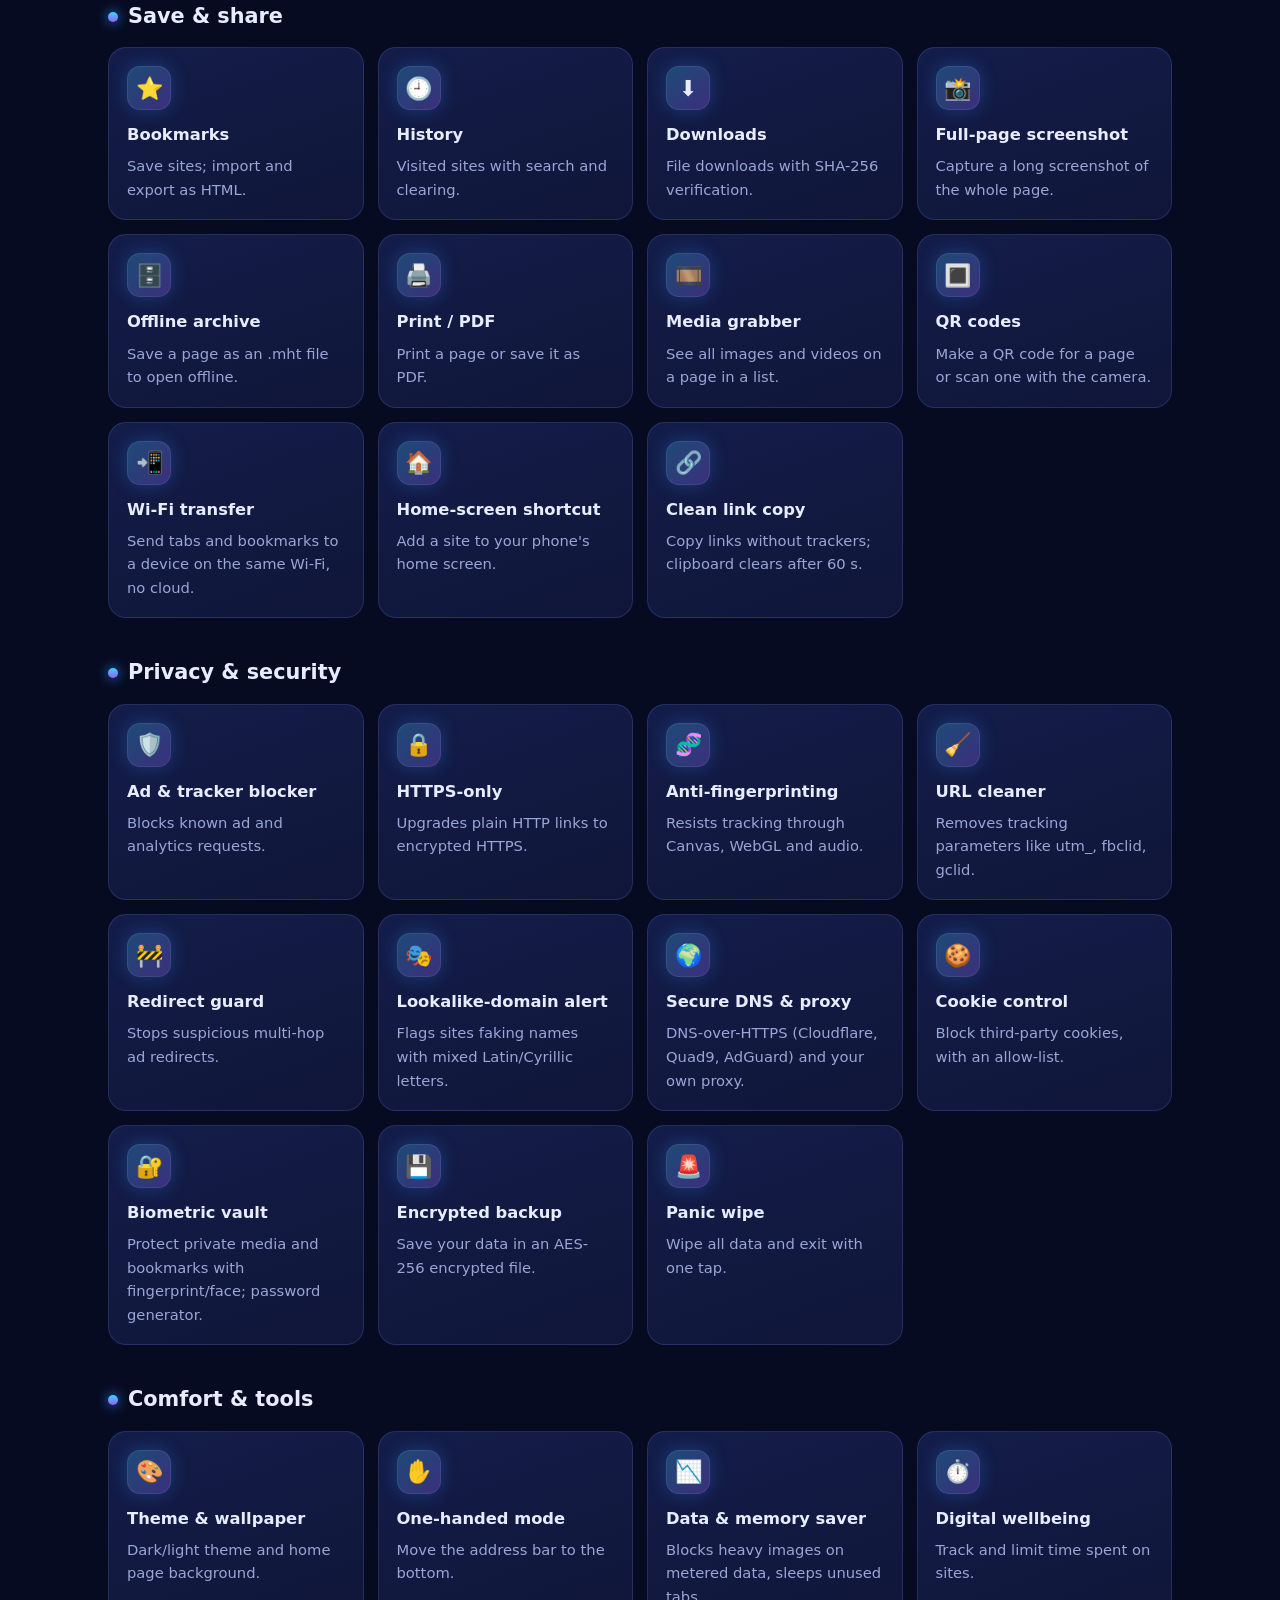
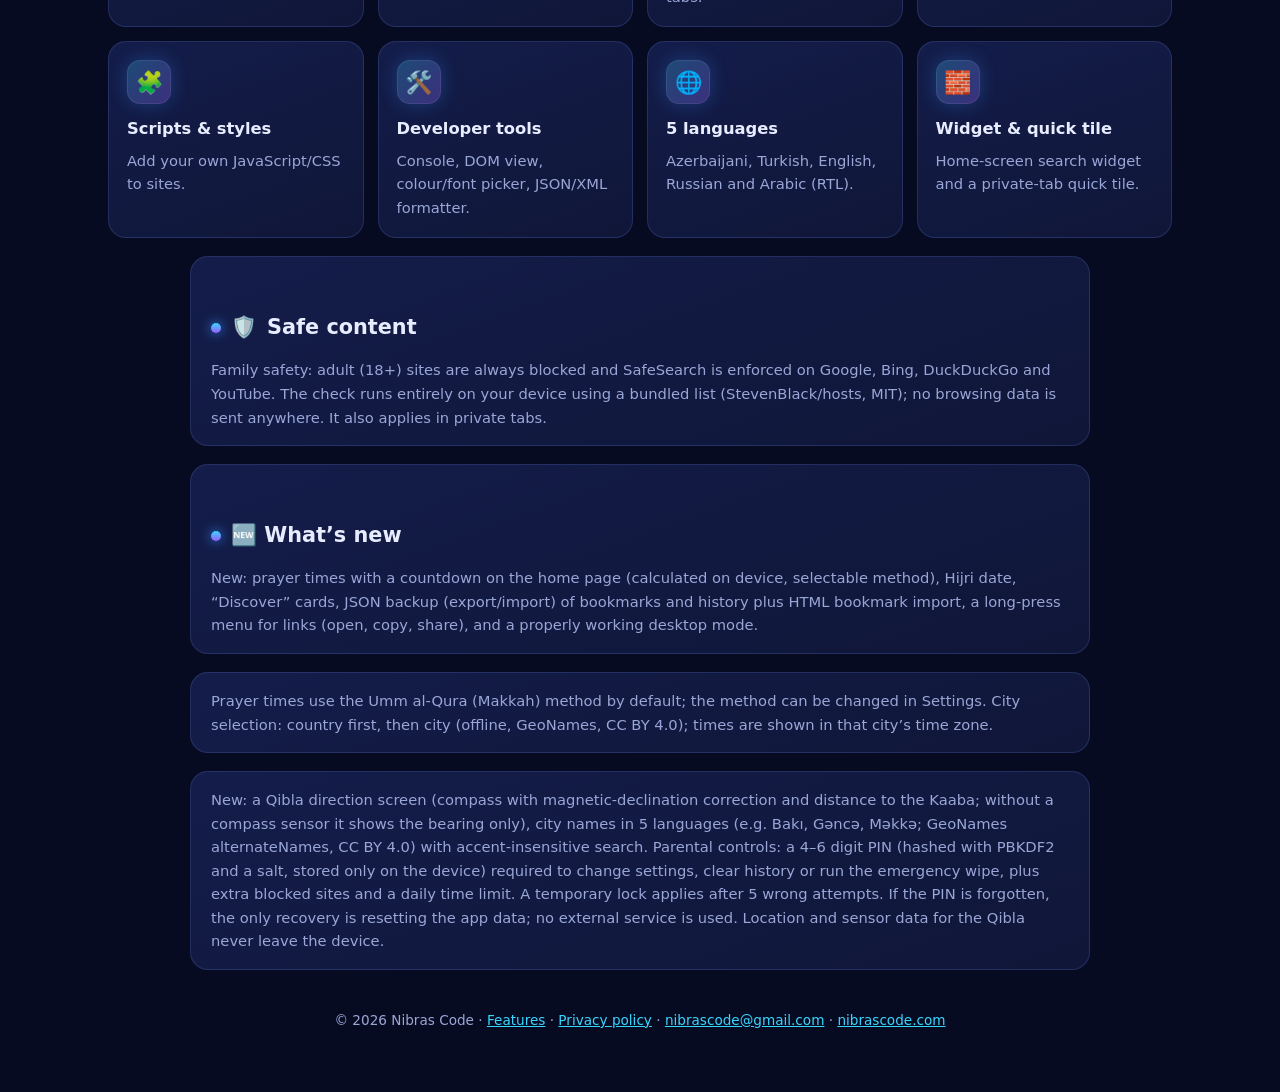
==== commit 4aeebec4: "Qibla screen, localized city names, parental PIN controls [skip ci]" ====
--- a/docs/index.html
+++ b/docs/index.html
@@ -60,4 +60,4 @@
 <div class="card"><div class="ic">🌐</div><h3><span data-lang="az">5 dil</span><span data-lang="en">5 languages</span><span data-lang="tr">5 dil</span><span data-lang="ru">5 языков</span><span data-lang="ar">5 لغات</span></h3><p><span data-lang="az">Azərbaycan, türk, ingilis, rus və ərəb (sağdan sola) dilləri.</span><span data-lang="en">Azerbaijani, Turkish, English, Russian and Arabic (RTL).</span><span data-lang="tr">Azerbaycanca, Türkçe, İngilizce, Rusça ve Arapça (sağdan sola).</span><span data-lang="ru">Азербайджанский, турецкий, английский, русский и арабский (справа налево).</span><span data-lang="ar">الأذربيجانية والتركية والإنجليزية والروسية والعربية (من اليمين لليسار).</span></p></div>
 <div class="card"><div class="ic">🧱</div><h3><span data-lang="az">Vidcet və sürətli plitə</span><span data-lang="en">Widget &amp; quick tile</span><span data-lang="tr">Widget ve hızlı kutucuk</span><span data-lang="ru">Виджет и плитка</span><span data-lang="ar">الأداة والمربع السريع</span></h3><p><span data-lang="az">Ana ekranda axtarış vidceti və gizli vərəq plitəsi.</span><span data-lang="en">Home-screen search widget and a private-tab quick tile.</span><span data-lang="tr">Ana ekranda arama widget&#x27;ı ve gizli sekme kutucuğu.</span><span data-lang="ru">Виджет поиска на главном экране и плитка приватной вкладки.</span><span data-lang="ar">أداة بحث على الشاشة الرئيسية ومربع سريع للعلامة الخفية.</span></p></div>
 </div>
-<section class="card" style="margin:18px auto;max-width:900px;padding:16px 20px"><h2>🛡️ <span data-lang="az">Təhlükəsiz məzmun</span><span data-lang="en">Safe content</span><span data-lang="tr">Güvenli içerik</span><span data-lang="ru">Безопасный контент</span><span data-lang="ar">محتوى آمن</span></h2><p><span data-lang="az">Uşaq və ailə üçün təhlükəsizlik: yetkin (18+) saytlar həmişə bloklanır, Google, Bing, DuckDuckGo və YouTube-da təhlükəsiz axtarış məcburidir. Yoxlama tamamilə cihazda, daxili siyahı (StevenBlack/hosts, MIT) ilə aparılır; heç bir baxış məlumatı heç yerə göndərilmir. Gizli vərəqlərdə də işləyir.</span><span data-lang="en">Family safety: adult (18+) sites are always blocked and SafeSearch is enforced on Google, Bing, DuckDuckGo and YouTube. The check runs entirely on your device using a bundled list (StevenBlack/hosts, MIT); no browsing data is sent anywhere. It also applies in private tabs.</span><span data-lang="tr">Aile güvenliği: yetişkin (18+) siteler her zaman engellenir; Google, Bing, DuckDuckGo ve YouTube’da Güvenli Arama zorunludur. Kontrol tamamen cihazda, uygulamaya gömülü liste (StevenBlack/hosts, MIT) ile yapılır; hiçbir tarama verisi bir yere gönderilmez. Gizli sekmelerde de çalışır.</span><span data-lang="ru">Безопасность семьи: сайты для взрослых (18+) всегда блокируются, в Google, Bing, DuckDuckGo и YouTube принудительно включён безопасный поиск. Проверка выполняется полностью на устройстве по встроенному списку (StevenBlack/hosts, MIT); данные о просмотре никуда не отправляются. Работает и в приватных вкладках.</span><span data-lang="ar">أمان العائلة: تُحظر المواقع الإباحية (18+) دائمًا، ويُفرض البحث الآمن في Google وBing وDuckDuckGo وYouTube. يتم الفحص بالكامل على جهازك باستخدام قائمة مدمجة (StevenBlack/hosts، رخصة MIT)؛ ولا تُرسل أي بيانات تصفح إلى أي جهة. ويعمل أيضًا في الألسنة الخاصة.</span></p></section><section class="card" style="margin:18px auto;max-width:900px;padding:16px 20px"><h2><span data-lang="az">🆕 Yeniliklər</span><span data-lang="en">🆕 What’s new</span><span data-lang="tr">🆕 Yenilikler</span><span data-lang="ru">🆕 Что нового</span><span data-lang="ar">🆕 الجديد</span></h2><p><span data-lang="az">Yeni: ana səhifədə namaz vaxtları və geri sayım (cihazda hesablanır, metod seçilə bilər), hicri tarix, kateqoriyalı “Kəşf et” kartları, əlfəcin və tarixçənin JSON ehtiyatı (ixrac/idxal) və HTML əlfəcin idxalı, linklərə uzun basanda menyu (aç, kopyala, paylaş), düzgün işləyən masaüstü rejimi.</span><span data-lang="en">New: prayer times with a countdown on the home page (calculated on device, selectable method), Hijri date, “Discover” cards, JSON backup (export/import) of bookmarks and history plus HTML bookmark import, a long-press menu for links (open, copy, share), and a properly working desktop mode.</span><span data-lang="tr">Yeni: ana sayfada geri sayımlı namaz vakitleri (cihazda hesaplanır, yöntem seçilebilir), hicri tarih, “Keşfet” kartları, yer imleri ve geçmiş için JSON yedeği (dışa/içe aktarma) ve HTML yer imi içe aktarma, bağlantılar için uzun basma menüsü (aç, kopyala, paylaş) ve düzgün çalışan masaüstü modu.</span><span data-lang="ru">Новое: время намаза с обратным отсчётом на главной (расчёт на устройстве, выбор метода), дата по хиджре, карточки «Интересное», резервная копия закладок и истории в JSON (экспорт/импорт) и импорт закладок HTML, меню по долгому нажатию на ссылку (открыть, копировать, поделиться) и исправленный режим ПК-версии.</span><span data-lang="ar">جديد: مواقيت الصلاة مع عدّ تنازلي في الرئيسية (تُحسب على الجهاز مع اختيار طريقة الحساب)، التاريخ الهجري، بطاقات «اكتشف»، نسخ احتياطي للإشارات والسجل بصيغة JSON (تصدير/استيراد) واستيراد إشارات HTML، قائمة الضغط المطوّل على الروابط (فتح، نسخ، مشاركة)، ووضع سطح المكتب يعمل بشكل صحيح.</span></p></section><section class="card" style="margin:18px auto;max-width:900px;padding:16px 20px"><p><span data-lang="az">Namaz vaxtları standart olaraq Ümmül-Qura (Məkkə) metodu ilə hesablanır; metod ayarlarda dəyişdirilə bilər. Şəhər seçimi: əvvəl ölkə, sonra şəhər (oflayn, GeoNames, CC BY 4.0), vaxtlar həmin şəhərin saat qurşağında göstərilir.</span><span data-lang="en">Prayer times use the Umm al-Qura (Makkah) method by default; the method can be changed in Settings. City selection: country first, then city (offline, GeoNames, CC BY 4.0); times are shown in that city’s time zone.</span><span data-lang="tr">Namaz vakitleri varsayılan olarak Ümmü’l-Kurâ (Mekke) yöntemiyle hesaplanır; yöntem ayarlardan değiştirilebilir. Şehir seçimi: önce ülke, sonra şehir (çevrimdışı, GeoNames, CC BY 4.0); vakitler o şehrin saat diliminde gösterilir.</span><span data-lang="ru">Время намаза по умолчанию рассчитывается методом Умм аль-Кура (Мекка); метод можно изменить в настройках. Выбор города: сначала страна, затем город (офлайн, GeoNames, CC BY 4.0); время показывается в часовом поясе этого города.</span><span data-lang="ar">تُحسب مواقيت الصلاة افتراضيًا بطريقة أم القرى (مكة)، ويمكن تغيير الطريقة من الإعدادات. اختيار المدينة: الدولة أولًا ثم المدينة (دون اتصال، GeoNames، رخصة CC BY 4.0)، وتُعرض الأوقات بتوقيت تلك المدينة.</span></p></section><footer>© 2026 Nibras Code · <a href="./"><span data-lang="az">Funksiyalar</span><span data-lang="en">Features</span><span data-lang="tr">Özellikler</span><span data-lang="ru">Функции</span><span data-lang="ar">الميزات</span></a> · <a href="privacy-policy.html"><span data-lang="az">Məxfilik siyasəti</span><span data-lang="en">Privacy policy</span><span data-lang="tr">Gizlilik politikası</span><span data-lang="ru">Политика конфиденциальности</span><span data-lang="ar">سياسة الخصوصية</span></a> · <a href="mailto:nibrascode@gmail.com">nibrascode@gmail.com</a> · <a href="https://nibrascode.com">nibrascode.com</a></footer></div></body></html>+<section class="card" style="margin:18px auto;max-width:900px;padding:16px 20px"><h2>🛡️ <span data-lang="az">Təhlükəsiz məzmun</span><span data-lang="en">Safe content</span><span data-lang="tr">Güvenli içerik</span><span data-lang="ru">Безопасный контент</span><span data-lang="ar">محتوى آمن</span></h2><p><span data-lang="az">Uşaq və ailə üçün təhlükəsizlik: yetkin (18+) saytlar həmişə bloklanır, Google, Bing, DuckDuckGo və YouTube-da təhlükəsiz axtarış məcburidir. Yoxlama tamamilə cihazda, daxili siyahı (StevenBlack/hosts, MIT) ilə aparılır; heç bir baxış məlumatı heç yerə göndərilmir. Gizli vərəqlərdə də işləyir.</span><span data-lang="en">Family safety: adult (18+) sites are always blocked and SafeSearch is enforced on Google, Bing, DuckDuckGo and YouTube. The check runs entirely on your device using a bundled list (StevenBlack/hosts, MIT); no browsing data is sent anywhere. It also applies in private tabs.</span><span data-lang="tr">Aile güvenliği: yetişkin (18+) siteler her zaman engellenir; Google, Bing, DuckDuckGo ve YouTube’da Güvenli Arama zorunludur. Kontrol tamamen cihazda, uygulamaya gömülü liste (StevenBlack/hosts, MIT) ile yapılır; hiçbir tarama verisi bir yere gönderilmez. Gizli sekmelerde de çalışır.</span><span data-lang="ru">Безопасность семьи: сайты для взрослых (18+) всегда блокируются, в Google, Bing, DuckDuckGo и YouTube принудительно включён безопасный поиск. Проверка выполняется полностью на устройстве по встроенному списку (StevenBlack/hosts, MIT); данные о просмотре никуда не отправляются. Работает и в приватных вкладках.</span><span data-lang="ar">أمان العائلة: تُحظر المواقع الإباحية (18+) دائمًا، ويُفرض البحث الآمن في Google وBing وDuckDuckGo وYouTube. يتم الفحص بالكامل على جهازك باستخدام قائمة مدمجة (StevenBlack/hosts، رخصة MIT)؛ ولا تُرسل أي بيانات تصفح إلى أي جهة. ويعمل أيضًا في الألسنة الخاصة.</span></p></section><section class="card" style="margin:18px auto;max-width:900px;padding:16px 20px"><h2><span data-lang="az">🆕 Yeniliklər</span><span data-lang="en">🆕 What’s new</span><span data-lang="tr">🆕 Yenilikler</span><span data-lang="ru">🆕 Что нового</span><span data-lang="ar">🆕 الجديد</span></h2><p><span data-lang="az">Yeni: ana səhifədə namaz vaxtları və geri sayım (cihazda hesablanır, metod seçilə bilər), hicri tarix, kateqoriyalı “Kəşf et” kartları, əlfəcin və tarixçənin JSON ehtiyatı (ixrac/idxal) və HTML əlfəcin idxalı, linklərə uzun basanda menyu (aç, kopyala, paylaş), düzgün işləyən masaüstü rejimi.</span><span data-lang="en">New: prayer times with a countdown on the home page (calculated on device, selectable method), Hijri date, “Discover” cards, JSON backup (export/import) of bookmarks and history plus HTML bookmark import, a long-press menu for links (open, copy, share), and a properly working desktop mode.</span><span data-lang="tr">Yeni: ana sayfada geri sayımlı namaz vakitleri (cihazda hesaplanır, yöntem seçilebilir), hicri tarih, “Keşfet” kartları, yer imleri ve geçmiş için JSON yedeği (dışa/içe aktarma) ve HTML yer imi içe aktarma, bağlantılar için uzun basma menüsü (aç, kopyala, paylaş) ve düzgün çalışan masaüstü modu.</span><span data-lang="ru">Новое: время намаза с обратным отсчётом на главной (расчёт на устройстве, выбор метода), дата по хиджре, карточки «Интересное», резервная копия закладок и истории в JSON (экспорт/импорт) и импорт закладок HTML, меню по долгому нажатию на ссылку (открыть, копировать, поделиться) и исправленный режим ПК-версии.</span><span data-lang="ar">جديد: مواقيت الصلاة مع عدّ تنازلي في الرئيسية (تُحسب على الجهاز مع اختيار طريقة الحساب)، التاريخ الهجري، بطاقات «اكتشف»، نسخ احتياطي للإشارات والسجل بصيغة JSON (تصدير/استيراد) واستيراد إشارات HTML، قائمة الضغط المطوّل على الروابط (فتح، نسخ، مشاركة)، ووضع سطح المكتب يعمل بشكل صحيح.</span></p></section><section class="card" style="margin:18px auto;max-width:900px;padding:16px 20px"><p><span data-lang="az">Namaz vaxtları standart olaraq Ümmül-Qura (Məkkə) metodu ilə hesablanır; metod ayarlarda dəyişdirilə bilər. Şəhər seçimi: əvvəl ölkə, sonra şəhər (oflayn, GeoNames, CC BY 4.0), vaxtlar həmin şəhərin saat qurşağında göstərilir.</span><span data-lang="en">Prayer times use the Umm al-Qura (Makkah) method by default; the method can be changed in Settings. City selection: country first, then city (offline, GeoNames, CC BY 4.0); times are shown in that city’s time zone.</span><span data-lang="tr">Namaz vakitleri varsayılan olarak Ümmü’l-Kurâ (Mekke) yöntemiyle hesaplanır; yöntem ayarlardan değiştirilebilir. Şehir seçimi: önce ülke, sonra şehir (çevrimdışı, GeoNames, CC BY 4.0); vakitler o şehrin saat diliminde gösterilir.</span><span data-lang="ru">Время намаза по умолчанию рассчитывается методом Умм аль-Кура (Мекка); метод можно изменить в настройках. Выбор города: сначала страна, затем город (офлайн, GeoNames, CC BY 4.0); время показывается в часовом поясе этого города.</span><span data-lang="ar">تُحسب مواقيت الصلاة افتراضيًا بطريقة أم القرى (مكة)، ويمكن تغيير الطريقة من الإعدادات. اختيار المدينة: الدولة أولًا ثم المدينة (دون اتصال، GeoNames، رخصة CC BY 4.0)، وتُعرض الأوقات بتوقيت تلك المدينة.</span></p></section><section class="card" style="margin:18px auto;max-width:900px;padding:16px 20px"><p><span data-lang="az">Yeni: Qiblə istiqaməti ekranı (kompas, maqnit meylinin düzəlişi, Kəbəyə məsafə; sensor yoxdursa yalnız dərəcə göstərilir), şəhər adları 5 dildə (məs. Bakı, Gəncə, Məkkə; GeoNames alternateNames, CC BY 4.0) və axtarışda ə/ı/ş/ç/ğ/ö/ü fərqi nəzərə alınmır. Valideyn nəzarəti: 4–6 rəqəmli PIN (PBKDF2 + duz ilə hash-lənir, yalnız cihazda saxlanır), ayarların dəyişdirilməsi, tarixçənin silinməsi və təcili silmə üçün PIN tələbi, əlavə bloklanan saytlar, gündəlik vaxt limiti. 5 səhv cəhddən sonra müvəqqəti kilid. PIN unudularsa, yeganə yol tətbiq məlumatlarını sıfırlamaqdır; heç bir xarici xidmət istifadə olunmur. Qiblə üçün yer və sensor məlumatları cihazdan çıxmır.</span><span data-lang="en">New: a Qibla direction screen (compass with magnetic-declination correction and distance to the Kaaba; without a compass sensor it shows the bearing only), city names in 5 languages (e.g. Bakı, Gəncə, Məkkə; GeoNames alternateNames, CC BY 4.0) with accent-insensitive search. Parental controls: a 4–6 digit PIN (hashed with PBKDF2 and a salt, stored only on the device) required to change settings, clear history or run the emergency wipe, plus extra blocked sites and a daily time limit. A temporary lock applies after 5 wrong attempts. If the PIN is forgotten, the only recovery is resetting the app data; no external service is used. Location and sensor data for the Qibla never leave the device.</span><span data-lang="tr">Yeni: Kıble yönü ekranı (manyetik sapma düzeltmeli pusula ve Kâbe’ye uzaklık; pusula sensörü yoksa yalnızca derece gösterilir), 5 dilde şehir adları (ör. Bakı, Gəncə, Mekke; GeoNames alternateNames, CC BY 4.0) ve harf işaretlerine duyarsız arama. Ebeveyn denetimi: ayarları değiştirmek, geçmişi silmek veya acil silmeyi çalıştırmak için 4–6 haneli PIN (PBKDF2 ve tuz ile hash’lenir, yalnızca cihazda saklanır), ek engellenen siteler ve günlük süre sınırı. 5 yanlış denemeden sonra geçici kilit uygulanır. PIN unutulursa tek kurtarma yolu uygulama verilerini sıfırlamaktır; hiçbir harici hizmet kullanılmaz. Kıble için konum ve sensör verileri cihazdan çıkmaz.</span><span data-lang="ru">Новое: экран направления киблы (компас с поправкой на магнитное склонение и расстояние до Каабы; без датчика компаса показывается только азимут), названия городов на 5 языках (напр. Баку, Гянджа, Мекка; GeoNames alternateNames, CC BY 4.0) и поиск без учёта диакритики. Родительский контроль: PIN из 4–6 цифр (хешируется PBKDF2 с солью, хранится только на устройстве) для изменения настроек, очистки истории и экстренного удаления, а также доп. блокировка сайтов и дневной лимит времени. После 5 неверных попыток — временная блокировка. Если PIN забыт, единственный способ — сброс данных приложения; внешние сервисы не используются. Данные о местоположении и датчиках для киблы не покидают устройство.</span><span data-lang="ar">جديد: شاشة اتجاه القبلة (بوصلة مع تصحيح الانحراف المغناطيسي والمسافة إلى الكعبة؛ وبدون حساس بوصلة تُعرض الزاوية فقط)، وأسماء المدن بخمس لغات (مثل باكو وكنجة ومكة؛ GeoNames alternateNames، رخصة CC BY 4.0) مع بحث لا يتأثر بالتشكيل والحروف الخاصة. الرقابة الأبوية: رمز PIN من 4–6 أرقام (يُجزّأ بـ PBKDF2 مع ملح ويُحفظ على الجهاز فقط) مطلوب لتغيير الإعدادات ومسح السجل والمسح الطارئ، مع مواقع محظورة إضافية وحد وقت يومي. يُطبَّق قفل مؤقت بعد 5 محاولات خاطئة. إذا نُسي الرمز فالحل الوحيد إعادة ضبط بيانات التطبيق؛ ولا تُستخدم أي خدمة خارجية. بيانات الموقع والحساسات للقبلة لا تغادر الجهاز.</span></p></section><footer>© 2026 Nibras Code · <a href="./"><span data-lang="az">Funksiyalar</span><span data-lang="en">Features</span><span data-lang="tr">Özellikler</span><span data-lang="ru">Функции</span><span data-lang="ar">الميزات</span></a> · <a href="privacy-policy.html"><span data-lang="az">Məxfilik siyasəti</span><span data-lang="en">Privacy policy</span><span data-lang="tr">Gizlilik politikası</span><span data-lang="ru">Политика конфиденциальности</span><span data-lang="ar">سياسة الخصوصية</span></a> · <a href="mailto:nibrascode@gmail.com">nibrascode@gmail.com</a> · <a href="https://nibrascode.com">nibrascode.com</a></footer></div></body></html>
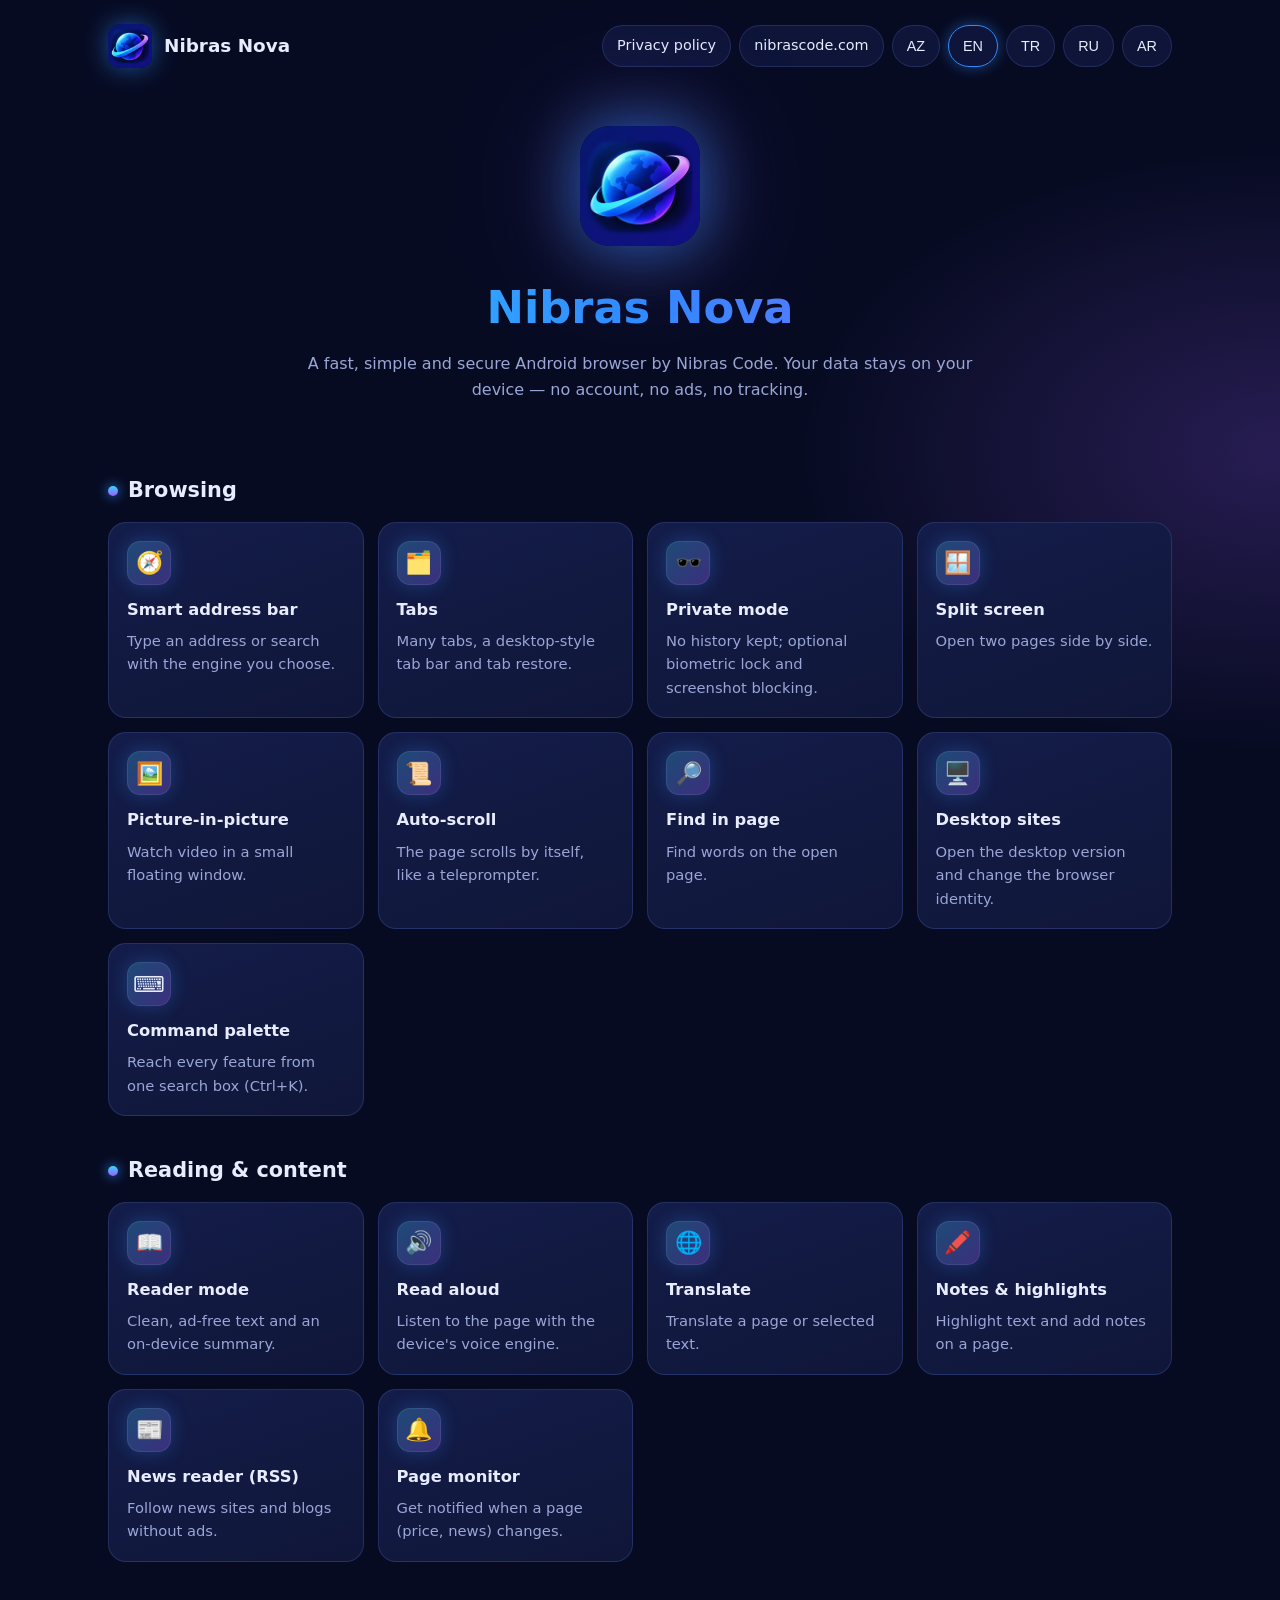
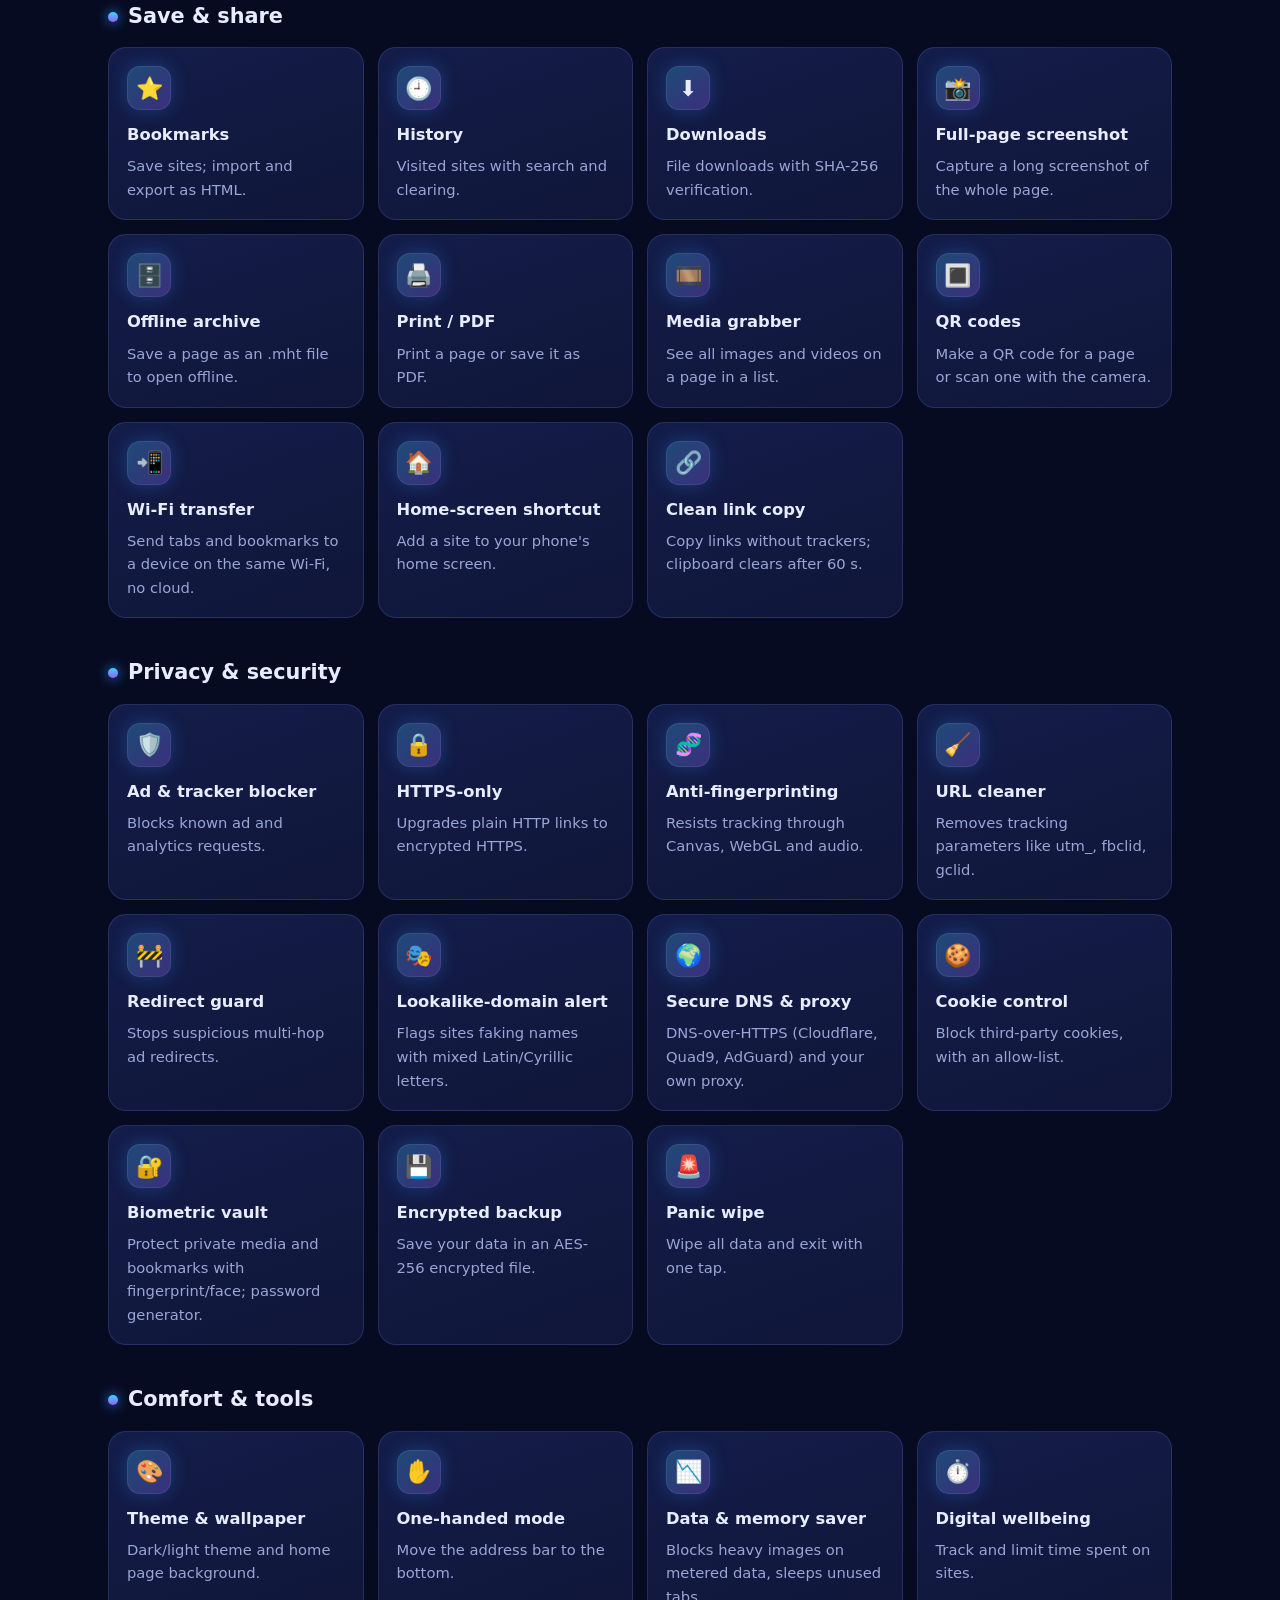
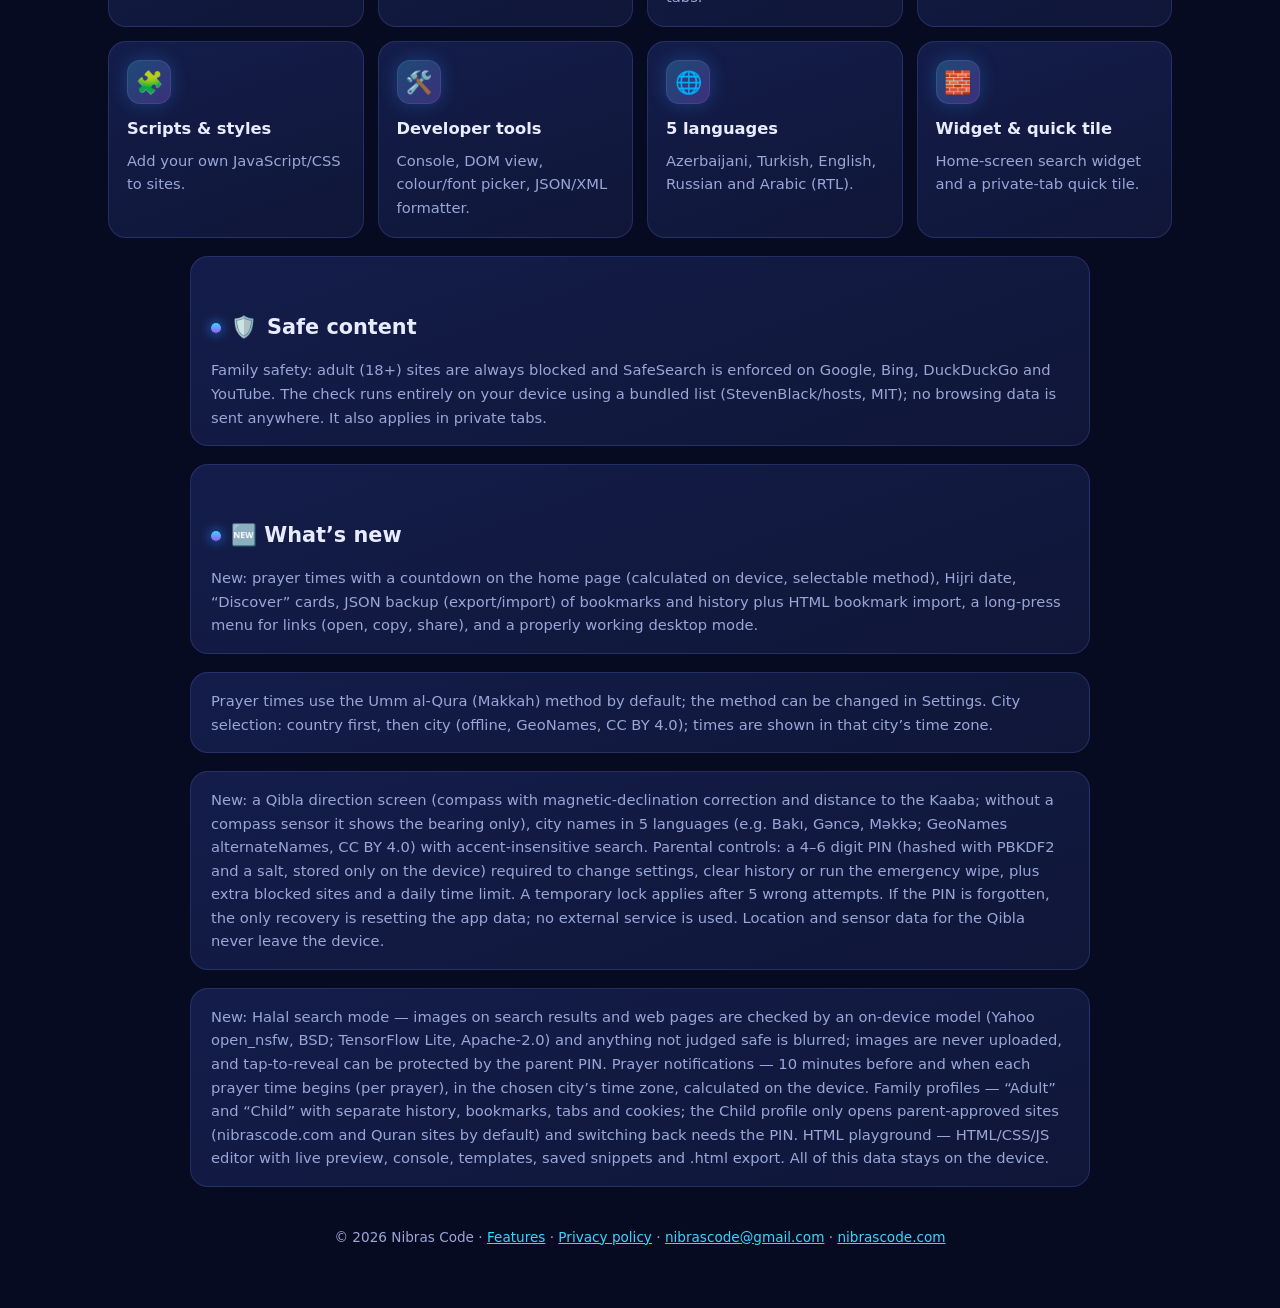
==== commit 28018a07: "Halal search mode, prayer notifications, family profiles, HTML playground [skip ci]" ====
--- a/docs/index.html
+++ b/docs/index.html
@@ -60,4 +60,4 @@
 <div class="card"><div class="ic">🌐</div><h3><span data-lang="az">5 dil</span><span data-lang="en">5 languages</span><span data-lang="tr">5 dil</span><span data-lang="ru">5 языков</span><span data-lang="ar">5 لغات</span></h3><p><span data-lang="az">Azərbaycan, türk, ingilis, rus və ərəb (sağdan sola) dilləri.</span><span data-lang="en">Azerbaijani, Turkish, English, Russian and Arabic (RTL).</span><span data-lang="tr">Azerbaycanca, Türkçe, İngilizce, Rusça ve Arapça (sağdan sola).</span><span data-lang="ru">Азербайджанский, турецкий, английский, русский и арабский (справа налево).</span><span data-lang="ar">الأذربيجانية والتركية والإنجليزية والروسية والعربية (من اليمين لليسار).</span></p></div>
 <div class="card"><div class="ic">🧱</div><h3><span data-lang="az">Vidcet və sürətli plitə</span><span data-lang="en">Widget &amp; quick tile</span><span data-lang="tr">Widget ve hızlı kutucuk</span><span data-lang="ru">Виджет и плитка</span><span data-lang="ar">الأداة والمربع السريع</span></h3><p><span data-lang="az">Ana ekranda axtarış vidceti və gizli vərəq plitəsi.</span><span data-lang="en">Home-screen search widget and a private-tab quick tile.</span><span data-lang="tr">Ana ekranda arama widget&#x27;ı ve gizli sekme kutucuğu.</span><span data-lang="ru">Виджет поиска на главном экране и плитка приватной вкладки.</span><span data-lang="ar">أداة بحث على الشاشة الرئيسية ومربع سريع للعلامة الخفية.</span></p></div>
 </div>
-<section class="card" style="margin:18px auto;max-width:900px;padding:16px 20px"><h2>🛡️ <span data-lang="az">Təhlükəsiz məzmun</span><span data-lang="en">Safe content</span><span data-lang="tr">Güvenli içerik</span><span data-lang="ru">Безопасный контент</span><span data-lang="ar">محتوى آمن</span></h2><p><span data-lang="az">Uşaq və ailə üçün təhlükəsizlik: yetkin (18+) saytlar həmişə bloklanır, Google, Bing, DuckDuckGo və YouTube-da təhlükəsiz axtarış məcburidir. Yoxlama tamamilə cihazda, daxili siyahı (StevenBlack/hosts, MIT) ilə aparılır; heç bir baxış məlumatı heç yerə göndərilmir. Gizli vərəqlərdə də işləyir.</span><span data-lang="en">Family safety: adult (18+) sites are always blocked and SafeSearch is enforced on Google, Bing, DuckDuckGo and YouTube. The check runs entirely on your device using a bundled list (StevenBlack/hosts, MIT); no browsing data is sent anywhere. It also applies in private tabs.</span><span data-lang="tr">Aile güvenliği: yetişkin (18+) siteler her zaman engellenir; Google, Bing, DuckDuckGo ve YouTube’da Güvenli Arama zorunludur. Kontrol tamamen cihazda, uygulamaya gömülü liste (StevenBlack/hosts, MIT) ile yapılır; hiçbir tarama verisi bir yere gönderilmez. Gizli sekmelerde de çalışır.</span><span data-lang="ru">Безопасность семьи: сайты для взрослых (18+) всегда блокируются, в Google, Bing, DuckDuckGo и YouTube принудительно включён безопасный поиск. Проверка выполняется полностью на устройстве по встроенному списку (StevenBlack/hosts, MIT); данные о просмотре никуда не отправляются. Работает и в приватных вкладках.</span><span data-lang="ar">أمان العائلة: تُحظر المواقع الإباحية (18+) دائمًا، ويُفرض البحث الآمن في Google وBing وDuckDuckGo وYouTube. يتم الفحص بالكامل على جهازك باستخدام قائمة مدمجة (StevenBlack/hosts، رخصة MIT)؛ ولا تُرسل أي بيانات تصفح إلى أي جهة. ويعمل أيضًا في الألسنة الخاصة.</span></p></section><section class="card" style="margin:18px auto;max-width:900px;padding:16px 20px"><h2><span data-lang="az">🆕 Yeniliklər</span><span data-lang="en">🆕 What’s new</span><span data-lang="tr">🆕 Yenilikler</span><span data-lang="ru">🆕 Что нового</span><span data-lang="ar">🆕 الجديد</span></h2><p><span data-lang="az">Yeni: ana səhifədə namaz vaxtları və geri sayım (cihazda hesablanır, metod seçilə bilər), hicri tarix, kateqoriyalı “Kəşf et” kartları, əlfəcin və tarixçənin JSON ehtiyatı (ixrac/idxal) və HTML əlfəcin idxalı, linklərə uzun basanda menyu (aç, kopyala, paylaş), düzgün işləyən masaüstü rejimi.</span><span data-lang="en">New: prayer times with a countdown on the home page (calculated on device, selectable method), Hijri date, “Discover” cards, JSON backup (export/import) of bookmarks and history plus HTML bookmark import, a long-press menu for links (open, copy, share), and a properly working desktop mode.</span><span data-lang="tr">Yeni: ana sayfada geri sayımlı namaz vakitleri (cihazda hesaplanır, yöntem seçilebilir), hicri tarih, “Keşfet” kartları, yer imleri ve geçmiş için JSON yedeği (dışa/içe aktarma) ve HTML yer imi içe aktarma, bağlantılar için uzun basma menüsü (aç, kopyala, paylaş) ve düzgün çalışan masaüstü modu.</span><span data-lang="ru">Новое: время намаза с обратным отсчётом на главной (расчёт на устройстве, выбор метода), дата по хиджре, карточки «Интересное», резервная копия закладок и истории в JSON (экспорт/импорт) и импорт закладок HTML, меню по долгому нажатию на ссылку (открыть, копировать, поделиться) и исправленный режим ПК-версии.</span><span data-lang="ar">جديد: مواقيت الصلاة مع عدّ تنازلي في الرئيسية (تُحسب على الجهاز مع اختيار طريقة الحساب)، التاريخ الهجري، بطاقات «اكتشف»، نسخ احتياطي للإشارات والسجل بصيغة JSON (تصدير/استيراد) واستيراد إشارات HTML، قائمة الضغط المطوّل على الروابط (فتح، نسخ، مشاركة)، ووضع سطح المكتب يعمل بشكل صحيح.</span></p></section><section class="card" style="margin:18px auto;max-width:900px;padding:16px 20px"><p><span data-lang="az">Namaz vaxtları standart olaraq Ümmül-Qura (Məkkə) metodu ilə hesablanır; metod ayarlarda dəyişdirilə bilər. Şəhər seçimi: əvvəl ölkə, sonra şəhər (oflayn, GeoNames, CC BY 4.0), vaxtlar həmin şəhərin saat qurşağında göstərilir.</span><span data-lang="en">Prayer times use the Umm al-Qura (Makkah) method by default; the method can be changed in Settings. City selection: country first, then city (offline, GeoNames, CC BY 4.0); times are shown in that city’s time zone.</span><span data-lang="tr">Namaz vakitleri varsayılan olarak Ümmü’l-Kurâ (Mekke) yöntemiyle hesaplanır; yöntem ayarlardan değiştirilebilir. Şehir seçimi: önce ülke, sonra şehir (çevrimdışı, GeoNames, CC BY 4.0); vakitler o şehrin saat diliminde gösterilir.</span><span data-lang="ru">Время намаза по умолчанию рассчитывается методом Умм аль-Кура (Мекка); метод можно изменить в настройках. Выбор города: сначала страна, затем город (офлайн, GeoNames, CC BY 4.0); время показывается в часовом поясе этого города.</span><span data-lang="ar">تُحسب مواقيت الصلاة افتراضيًا بطريقة أم القرى (مكة)، ويمكن تغيير الطريقة من الإعدادات. اختيار المدينة: الدولة أولًا ثم المدينة (دون اتصال، GeoNames، رخصة CC BY 4.0)، وتُعرض الأوقات بتوقيت تلك المدينة.</span></p></section><section class="card" style="margin:18px auto;max-width:900px;padding:16px 20px"><p><span data-lang="az">Yeni: Qiblə istiqaməti ekranı (kompas, maqnit meylinin düzəlişi, Kəbəyə məsafə; sensor yoxdursa yalnız dərəcə göstərilir), şəhər adları 5 dildə (məs. Bakı, Gəncə, Məkkə; GeoNames alternateNames, CC BY 4.0) və axtarışda ə/ı/ş/ç/ğ/ö/ü fərqi nəzərə alınmır. Valideyn nəzarəti: 4–6 rəqəmli PIN (PBKDF2 + duz ilə hash-lənir, yalnız cihazda saxlanır), ayarların dəyişdirilməsi, tarixçənin silinməsi və təcili silmə üçün PIN tələbi, əlavə bloklanan saytlar, gündəlik vaxt limiti. 5 səhv cəhddən sonra müvəqqəti kilid. PIN unudularsa, yeganə yol tətbiq məlumatlarını sıfırlamaqdır; heç bir xarici xidmət istifadə olunmur. Qiblə üçün yer və sensor məlumatları cihazdan çıxmır.</span><span data-lang="en">New: a Qibla direction screen (compass with magnetic-declination correction and distance to the Kaaba; without a compass sensor it shows the bearing only), city names in 5 languages (e.g. Bakı, Gəncə, Məkkə; GeoNames alternateNames, CC BY 4.0) with accent-insensitive search. Parental controls: a 4–6 digit PIN (hashed with PBKDF2 and a salt, stored only on the device) required to change settings, clear history or run the emergency wipe, plus extra blocked sites and a daily time limit. A temporary lock applies after 5 wrong attempts. If the PIN is forgotten, the only recovery is resetting the app data; no external service is used. Location and sensor data for the Qibla never leave the device.</span><span data-lang="tr">Yeni: Kıble yönü ekranı (manyetik sapma düzeltmeli pusula ve Kâbe’ye uzaklık; pusula sensörü yoksa yalnızca derece gösterilir), 5 dilde şehir adları (ör. Bakı, Gəncə, Mekke; GeoNames alternateNames, CC BY 4.0) ve harf işaretlerine duyarsız arama. Ebeveyn denetimi: ayarları değiştirmek, geçmişi silmek veya acil silmeyi çalıştırmak için 4–6 haneli PIN (PBKDF2 ve tuz ile hash’lenir, yalnızca cihazda saklanır), ek engellenen siteler ve günlük süre sınırı. 5 yanlış denemeden sonra geçici kilit uygulanır. PIN unutulursa tek kurtarma yolu uygulama verilerini sıfırlamaktır; hiçbir harici hizmet kullanılmaz. Kıble için konum ve sensör verileri cihazdan çıkmaz.</span><span data-lang="ru">Новое: экран направления киблы (компас с поправкой на магнитное склонение и расстояние до Каабы; без датчика компаса показывается только азимут), названия городов на 5 языках (напр. Баку, Гянджа, Мекка; GeoNames alternateNames, CC BY 4.0) и поиск без учёта диакритики. Родительский контроль: PIN из 4–6 цифр (хешируется PBKDF2 с солью, хранится только на устройстве) для изменения настроек, очистки истории и экстренного удаления, а также доп. блокировка сайтов и дневной лимит времени. После 5 неверных попыток — временная блокировка. Если PIN забыт, единственный способ — сброс данных приложения; внешние сервисы не используются. Данные о местоположении и датчиках для киблы не покидают устройство.</span><span data-lang="ar">جديد: شاشة اتجاه القبلة (بوصلة مع تصحيح الانحراف المغناطيسي والمسافة إلى الكعبة؛ وبدون حساس بوصلة تُعرض الزاوية فقط)، وأسماء المدن بخمس لغات (مثل باكو وكنجة ومكة؛ GeoNames alternateNames، رخصة CC BY 4.0) مع بحث لا يتأثر بالتشكيل والحروف الخاصة. الرقابة الأبوية: رمز PIN من 4–6 أرقام (يُجزّأ بـ PBKDF2 مع ملح ويُحفظ على الجهاز فقط) مطلوب لتغيير الإعدادات ومسح السجل والمسح الطارئ، مع مواقع محظورة إضافية وحد وقت يومي. يُطبَّق قفل مؤقت بعد 5 محاولات خاطئة. إذا نُسي الرمز فالحل الوحيد إعادة ضبط بيانات التطبيق؛ ولا تُستخدم أي خدمة خارجية. بيانات الموقع والحساسات للقبلة لا تغادر الجهاز.</span></p></section><footer>© 2026 Nibras Code · <a href="./"><span data-lang="az">Funksiyalar</span><span data-lang="en">Features</span><span data-lang="tr">Özellikler</span><span data-lang="ru">Функции</span><span data-lang="ar">الميزات</span></a> · <a href="privacy-policy.html"><span data-lang="az">Məxfilik siyasəti</span><span data-lang="en">Privacy policy</span><span data-lang="tr">Gizlilik politikası</span><span data-lang="ru">Политика конфиденциальности</span><span data-lang="ar">سياسة الخصوصية</span></a> · <a href="mailto:nibrascode@gmail.com">nibrascode@gmail.com</a> · <a href="https://nibrascode.com">nibrascode.com</a></footer></div></body></html>+<section class="card" style="margin:18px auto;max-width:900px;padding:16px 20px"><h2>🛡️ <span data-lang="az">Təhlükəsiz məzmun</span><span data-lang="en">Safe content</span><span data-lang="tr">Güvenli içerik</span><span data-lang="ru">Безопасный контент</span><span data-lang="ar">محتوى آمن</span></h2><p><span data-lang="az">Uşaq və ailə üçün təhlükəsizlik: yetkin (18+) saytlar həmişə bloklanır, Google, Bing, DuckDuckGo və YouTube-da təhlükəsiz axtarış məcburidir. Yoxlama tamamilə cihazda, daxili siyahı (StevenBlack/hosts, MIT) ilə aparılır; heç bir baxış məlumatı heç yerə göndərilmir. Gizli vərəqlərdə də işləyir.</span><span data-lang="en">Family safety: adult (18+) sites are always blocked and SafeSearch is enforced on Google, Bing, DuckDuckGo and YouTube. The check runs entirely on your device using a bundled list (StevenBlack/hosts, MIT); no browsing data is sent anywhere. It also applies in private tabs.</span><span data-lang="tr">Aile güvenliği: yetişkin (18+) siteler her zaman engellenir; Google, Bing, DuckDuckGo ve YouTube’da Güvenli Arama zorunludur. Kontrol tamamen cihazda, uygulamaya gömülü liste (StevenBlack/hosts, MIT) ile yapılır; hiçbir tarama verisi bir yere gönderilmez. Gizli sekmelerde de çalışır.</span><span data-lang="ru">Безопасность семьи: сайты для взрослых (18+) всегда блокируются, в Google, Bing, DuckDuckGo и YouTube принудительно включён безопасный поиск. Проверка выполняется полностью на устройстве по встроенному списку (StevenBlack/hosts, MIT); данные о просмотре никуда не отправляются. Работает и в приватных вкладках.</span><span data-lang="ar">أمان العائلة: تُحظر المواقع الإباحية (18+) دائمًا، ويُفرض البحث الآمن في Google وBing وDuckDuckGo وYouTube. يتم الفحص بالكامل على جهازك باستخدام قائمة مدمجة (StevenBlack/hosts، رخصة MIT)؛ ولا تُرسل أي بيانات تصفح إلى أي جهة. ويعمل أيضًا في الألسنة الخاصة.</span></p></section><section class="card" style="margin:18px auto;max-width:900px;padding:16px 20px"><h2><span data-lang="az">🆕 Yeniliklər</span><span data-lang="en">🆕 What’s new</span><span data-lang="tr">🆕 Yenilikler</span><span data-lang="ru">🆕 Что нового</span><span data-lang="ar">🆕 الجديد</span></h2><p><span data-lang="az">Yeni: ana səhifədə namaz vaxtları və geri sayım (cihazda hesablanır, metod seçilə bilər), hicri tarix, kateqoriyalı “Kəşf et” kartları, əlfəcin və tarixçənin JSON ehtiyatı (ixrac/idxal) və HTML əlfəcin idxalı, linklərə uzun basanda menyu (aç, kopyala, paylaş), düzgün işləyən masaüstü rejimi.</span><span data-lang="en">New: prayer times with a countdown on the home page (calculated on device, selectable method), Hijri date, “Discover” cards, JSON backup (export/import) of bookmarks and history plus HTML bookmark import, a long-press menu for links (open, copy, share), and a properly working desktop mode.</span><span data-lang="tr">Yeni: ana sayfada geri sayımlı namaz vakitleri (cihazda hesaplanır, yöntem seçilebilir), hicri tarih, “Keşfet” kartları, yer imleri ve geçmiş için JSON yedeği (dışa/içe aktarma) ve HTML yer imi içe aktarma, bağlantılar için uzun basma menüsü (aç, kopyala, paylaş) ve düzgün çalışan masaüstü modu.</span><span data-lang="ru">Новое: время намаза с обратным отсчётом на главной (расчёт на устройстве, выбор метода), дата по хиджре, карточки «Интересное», резервная копия закладок и истории в JSON (экспорт/импорт) и импорт закладок HTML, меню по долгому нажатию на ссылку (открыть, копировать, поделиться) и исправленный режим ПК-версии.</span><span data-lang="ar">جديد: مواقيت الصلاة مع عدّ تنازلي في الرئيسية (تُحسب على الجهاز مع اختيار طريقة الحساب)، التاريخ الهجري، بطاقات «اكتشف»، نسخ احتياطي للإشارات والسجل بصيغة JSON (تصدير/استيراد) واستيراد إشارات HTML، قائمة الضغط المطوّل على الروابط (فتح، نسخ، مشاركة)، ووضع سطح المكتب يعمل بشكل صحيح.</span></p></section><section class="card" style="margin:18px auto;max-width:900px;padding:16px 20px"><p><span data-lang="az">Namaz vaxtları standart olaraq Ümmül-Qura (Məkkə) metodu ilə hesablanır; metod ayarlarda dəyişdirilə bilər. Şəhər seçimi: əvvəl ölkə, sonra şəhər (oflayn, GeoNames, CC BY 4.0), vaxtlar həmin şəhərin saat qurşağında göstərilir.</span><span data-lang="en">Prayer times use the Umm al-Qura (Makkah) method by default; the method can be changed in Settings. City selection: country first, then city (offline, GeoNames, CC BY 4.0); times are shown in that city’s time zone.</span><span data-lang="tr">Namaz vakitleri varsayılan olarak Ümmü’l-Kurâ (Mekke) yöntemiyle hesaplanır; yöntem ayarlardan değiştirilebilir. Şehir seçimi: önce ülke, sonra şehir (çevrimdışı, GeoNames, CC BY 4.0); vakitler o şehrin saat diliminde gösterilir.</span><span data-lang="ru">Время намаза по умолчанию рассчитывается методом Умм аль-Кура (Мекка); метод можно изменить в настройках. Выбор города: сначала страна, затем город (офлайн, GeoNames, CC BY 4.0); время показывается в часовом поясе этого города.</span><span data-lang="ar">تُحسب مواقيت الصلاة افتراضيًا بطريقة أم القرى (مكة)، ويمكن تغيير الطريقة من الإعدادات. اختيار المدينة: الدولة أولًا ثم المدينة (دون اتصال، GeoNames، رخصة CC BY 4.0)، وتُعرض الأوقات بتوقيت تلك المدينة.</span></p></section><section class="card" style="margin:18px auto;max-width:900px;padding:16px 20px"><p><span data-lang="az">Yeni: Qiblə istiqaməti ekranı (kompas, maqnit meylinin düzəlişi, Kəbəyə məsafə; sensor yoxdursa yalnız dərəcə göstərilir), şəhər adları 5 dildə (məs. Bakı, Gəncə, Məkkə; GeoNames alternateNames, CC BY 4.0) və axtarışda ə/ı/ş/ç/ğ/ö/ü fərqi nəzərə alınmır. Valideyn nəzarəti: 4–6 rəqəmli PIN (PBKDF2 + duz ilə hash-lənir, yalnız cihazda saxlanır), ayarların dəyişdirilməsi, tarixçənin silinməsi və təcili silmə üçün PIN tələbi, əlavə bloklanan saytlar, gündəlik vaxt limiti. 5 səhv cəhddən sonra müvəqqəti kilid. PIN unudularsa, yeganə yol tətbiq məlumatlarını sıfırlamaqdır; heç bir xarici xidmət istifadə olunmur. Qiblə üçün yer və sensor məlumatları cihazdan çıxmır.</span><span data-lang="en">New: a Qibla direction screen (compass with magnetic-declination correction and distance to the Kaaba; without a compass sensor it shows the bearing only), city names in 5 languages (e.g. Bakı, Gəncə, Məkkə; GeoNames alternateNames, CC BY 4.0) with accent-insensitive search. Parental controls: a 4–6 digit PIN (hashed with PBKDF2 and a salt, stored only on the device) required to change settings, clear history or run the emergency wipe, plus extra blocked sites and a daily time limit. A temporary lock applies after 5 wrong attempts. If the PIN is forgotten, the only recovery is resetting the app data; no external service is used. Location and sensor data for the Qibla never leave the device.</span><span data-lang="tr">Yeni: Kıble yönü ekranı (manyetik sapma düzeltmeli pusula ve Kâbe’ye uzaklık; pusula sensörü yoksa yalnızca derece gösterilir), 5 dilde şehir adları (ör. Bakı, Gəncə, Mekke; GeoNames alternateNames, CC BY 4.0) ve harf işaretlerine duyarsız arama. Ebeveyn denetimi: ayarları değiştirmek, geçmişi silmek veya acil silmeyi çalıştırmak için 4–6 haneli PIN (PBKDF2 ve tuz ile hash’lenir, yalnızca cihazda saklanır), ek engellenen siteler ve günlük süre sınırı. 5 yanlış denemeden sonra geçici kilit uygulanır. PIN unutulursa tek kurtarma yolu uygulama verilerini sıfırlamaktır; hiçbir harici hizmet kullanılmaz. Kıble için konum ve sensör verileri cihazdan çıkmaz.</span><span data-lang="ru">Новое: экран направления киблы (компас с поправкой на магнитное склонение и расстояние до Каабы; без датчика компаса показывается только азимут), названия городов на 5 языках (напр. Баку, Гянджа, Мекка; GeoNames alternateNames, CC BY 4.0) и поиск без учёта диакритики. Родительский контроль: PIN из 4–6 цифр (хешируется PBKDF2 с солью, хранится только на устройстве) для изменения настроек, очистки истории и экстренного удаления, а также доп. блокировка сайтов и дневной лимит времени. После 5 неверных попыток — временная блокировка. Если PIN забыт, единственный способ — сброс данных приложения; внешние сервисы не используются. Данные о местоположении и датчиках для киблы не покидают устройство.</span><span data-lang="ar">جديد: شاشة اتجاه القبلة (بوصلة مع تصحيح الانحراف المغناطيسي والمسافة إلى الكعبة؛ وبدون حساس بوصلة تُعرض الزاوية فقط)، وأسماء المدن بخمس لغات (مثل باكو وكنجة ومكة؛ GeoNames alternateNames، رخصة CC BY 4.0) مع بحث لا يتأثر بالتشكيل والحروف الخاصة. الرقابة الأبوية: رمز PIN من 4–6 أرقام (يُجزّأ بـ PBKDF2 مع ملح ويُحفظ على الجهاز فقط) مطلوب لتغيير الإعدادات ومسح السجل والمسح الطارئ، مع مواقع محظورة إضافية وحد وقت يومي. يُطبَّق قفل مؤقت بعد 5 محاولات خاطئة. إذا نُسي الرمز فالحل الوحيد إعادة ضبط بيانات التطبيق؛ ولا تُستخدم أي خدمة خارجية. بيانات الموقع والحساسات للقبلة لا تغادر الجهاز.</span></p></section><section class="card" style="margin:18px auto;max-width:900px;padding:16px 20px"><p><span data-lang="az">Yeni: Halal axtarış rejimi — axtarış nəticələrində və səhifələrdə açıq-saçıq şəkillər cihazdakı model (Yahoo open_nsfw, BSD; TensorFlow Lite, Apache-2.0) ilə yoxlanılır və təhlükəsiz sayılmayanlar bulanıq göstərilir; şəkillər heç yerə yüklənmir, toxunaraq açmaq valideyn PIN-i ilə qoruna bilər. Namaz bildirişləri — hər namazdan 10 dəqiqə əvvəl və vaxt girəndə (hər namaz üçün ayrıca), seçilmiş şəhərin saat qurşağında, cihazda hesablanır. Ailə profilləri — “Böyük” və “Uşaq”: ayrıca tarixçə, əlfəcinlər, vərəqlər və kukilər; uşaq profili yalnız valideynin icazə verdiyi saytları açır (nibrascode.com və Quran saytları standart), geri keçid PIN tələb edir. HTML test yeri — HTML/CSS/JS redaktoru, canlı önizləmə, konsol, şablonlar, yadda saxlama və .html ixracı. Bütün bu məlumatlar yalnız cihazda saxlanır.</span><span data-lang="en">New: Halal search mode — images on search results and web pages are checked by an on-device model (Yahoo open_nsfw, BSD; TensorFlow Lite, Apache-2.0) and anything not judged safe is blurred; images are never uploaded, and tap-to-reveal can be protected by the parent PIN. Prayer notifications — 10 minutes before and when each prayer time begins (per prayer), in the chosen city’s time zone, calculated on the device. Family profiles — “Adult” and “Child” with separate history, bookmarks, tabs and cookies; the Child profile only opens parent-approved sites (nibrascode.com and Quran sites by default) and switching back needs the PIN. HTML playground — HTML/CSS/JS editor with live preview, console, templates, saved snippets and .html export. All of this data stays on the device.</span><span data-lang="tr">Yeni: Helal arama modu — arama sonuçlarındaki ve sayfalardaki görseller cihazdaki bir modelle (Yahoo open_nsfw, BSD; TensorFlow Lite, Apache-2.0) kontrol edilir, güvenli sayılmayanlar bulanıklaştırılır; görseller hiçbir yere yüklenmez, dokunarak gösterme ebeveyn PIN’i ile korunabilir. Namaz bildirimleri — her namazdan 10 dakika önce ve vakit girdiğinde (namaz başına ayrı), seçilen şehrin saat diliminde, cihazda hesaplanır. Aile profilleri — “Yetişkin” ve “Çocuk”: ayrı geçmiş, yer imleri, sekmeler ve çerezler; çocuk profili yalnızca ebeveynin onayladığı siteleri açar (varsayılan: nibrascode.com ve Kur’an siteleri), geri dönüş PIN ister. HTML deneme alanı — canlı önizlemeli HTML/CSS/JS düzenleyici, konsol, şablonlar, kayıtlı kodlar ve .html dışa aktarma. Tüm bu veriler yalnızca cihazda kalır.</span><span data-lang="ru">Новое: режим «Халяль» — изображения в поиске и на страницах проверяются моделью на устройстве (Yahoo open_nsfw, BSD; TensorFlow Lite, Apache-2.0), всё, что не признано безопасным, размывается; изображения никуда не загружаются, показ по нажатию можно защитить PIN-кодом родителя. Уведомления о намазе — за 10 минут и в момент наступления каждого намаза (настраивается отдельно), по часовому поясу выбранного города, расчёт на устройстве. Семейные профили — «Взрослый» и «Ребёнок» с отдельными историей, закладками, вкладками и cookie; детский профиль открывает только одобренные родителем сайты (по умолчанию nibrascode.com и сайты Корана), возврат требует PIN. HTML-песочница — редактор HTML/CSS/JS с живым просмотром, консолью, шаблонами, сохранением и экспортом в .html. Все эти данные остаются на устройстве.</span><span data-lang="ar">جديد: وضع البحث الحلال — تُفحص الصور في نتائج البحث والصفحات بنموذج على الجهاز (Yahoo open_nsfw برخصة BSD؛ TensorFlow Lite برخصة Apache-2.0) وتُطمس الصور غير الآمنة؛ لا تُرفع الصور أبدًا، ويمكن حماية إظهارها برمز الوالد. تنبيهات الصلاة — قبل كل صلاة بـ10 دقائق وعند دخول وقتها (لكل صلاة على حدة)، بتوقيت المدينة المختارة وتُحسب على الجهاز. ملفات العائلة — «بالغ» و«طفل» بسجل وإشارات وألسنة وملفات تعريف ارتباط منفصلة؛ ملف الطفل يفتح المواقع التي وافق عليها الوالد فقط (nibrascode.com ومواقع القرآن افتراضيًا) والعودة تتطلب الرمز. ساحة تجربة HTML — محرر HTML/CSS/JS مع معاينة حية ووحدة تحكم وقوالب وحفظ وتصدير ملف .html. كل هذه البيانات تبقى على الجهاز.</span></p></section><footer>© 2026 Nibras Code · <a href="./"><span data-lang="az">Funksiyalar</span><span data-lang="en">Features</span><span data-lang="tr">Özellikler</span><span data-lang="ru">Функции</span><span data-lang="ar">الميزات</span></a> · <a href="privacy-policy.html"><span data-lang="az">Məxfilik siyasəti</span><span data-lang="en">Privacy policy</span><span data-lang="tr">Gizlilik politikası</span><span data-lang="ru">Политика конфиденциальности</span><span data-lang="ar">سياسة الخصوصية</span></a> · <a href="mailto:nibrascode@gmail.com">nibrascode@gmail.com</a> · <a href="https://nibrascode.com">nibrascode.com</a></footer></div></body></html>
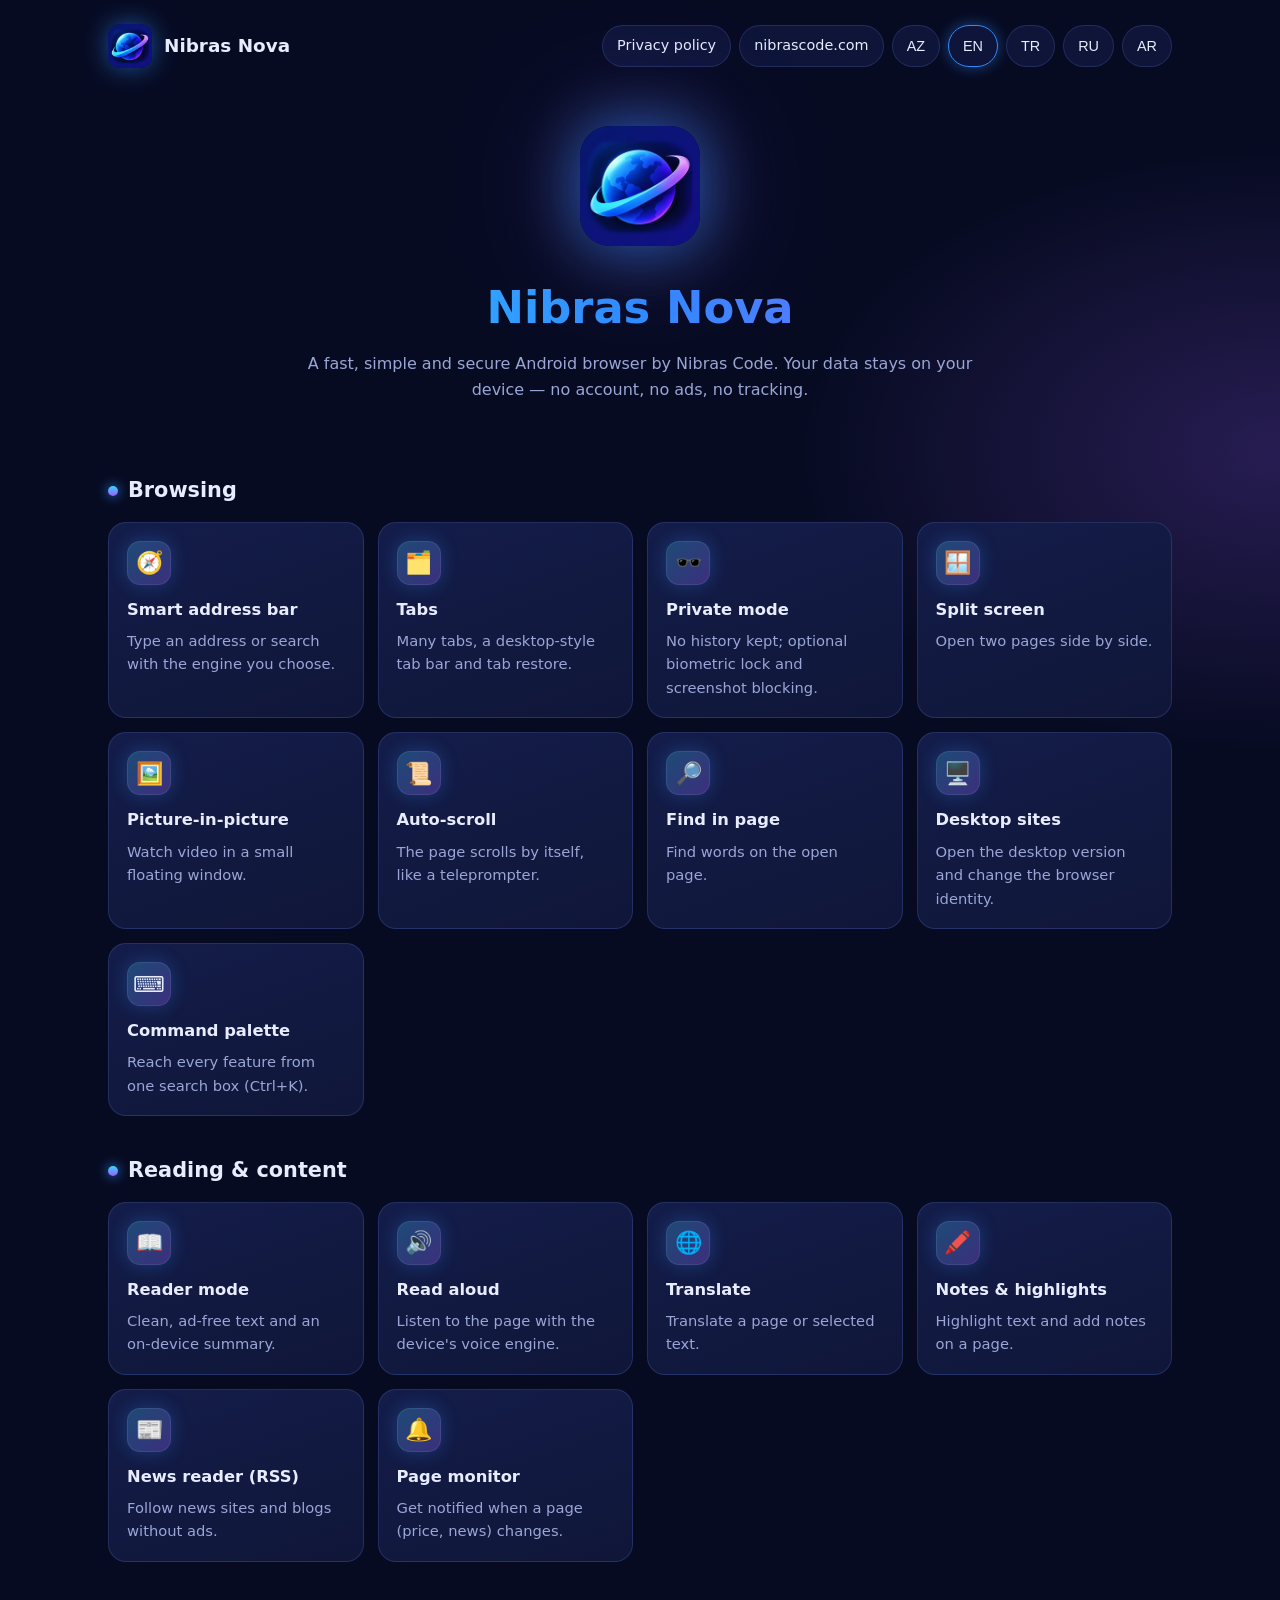
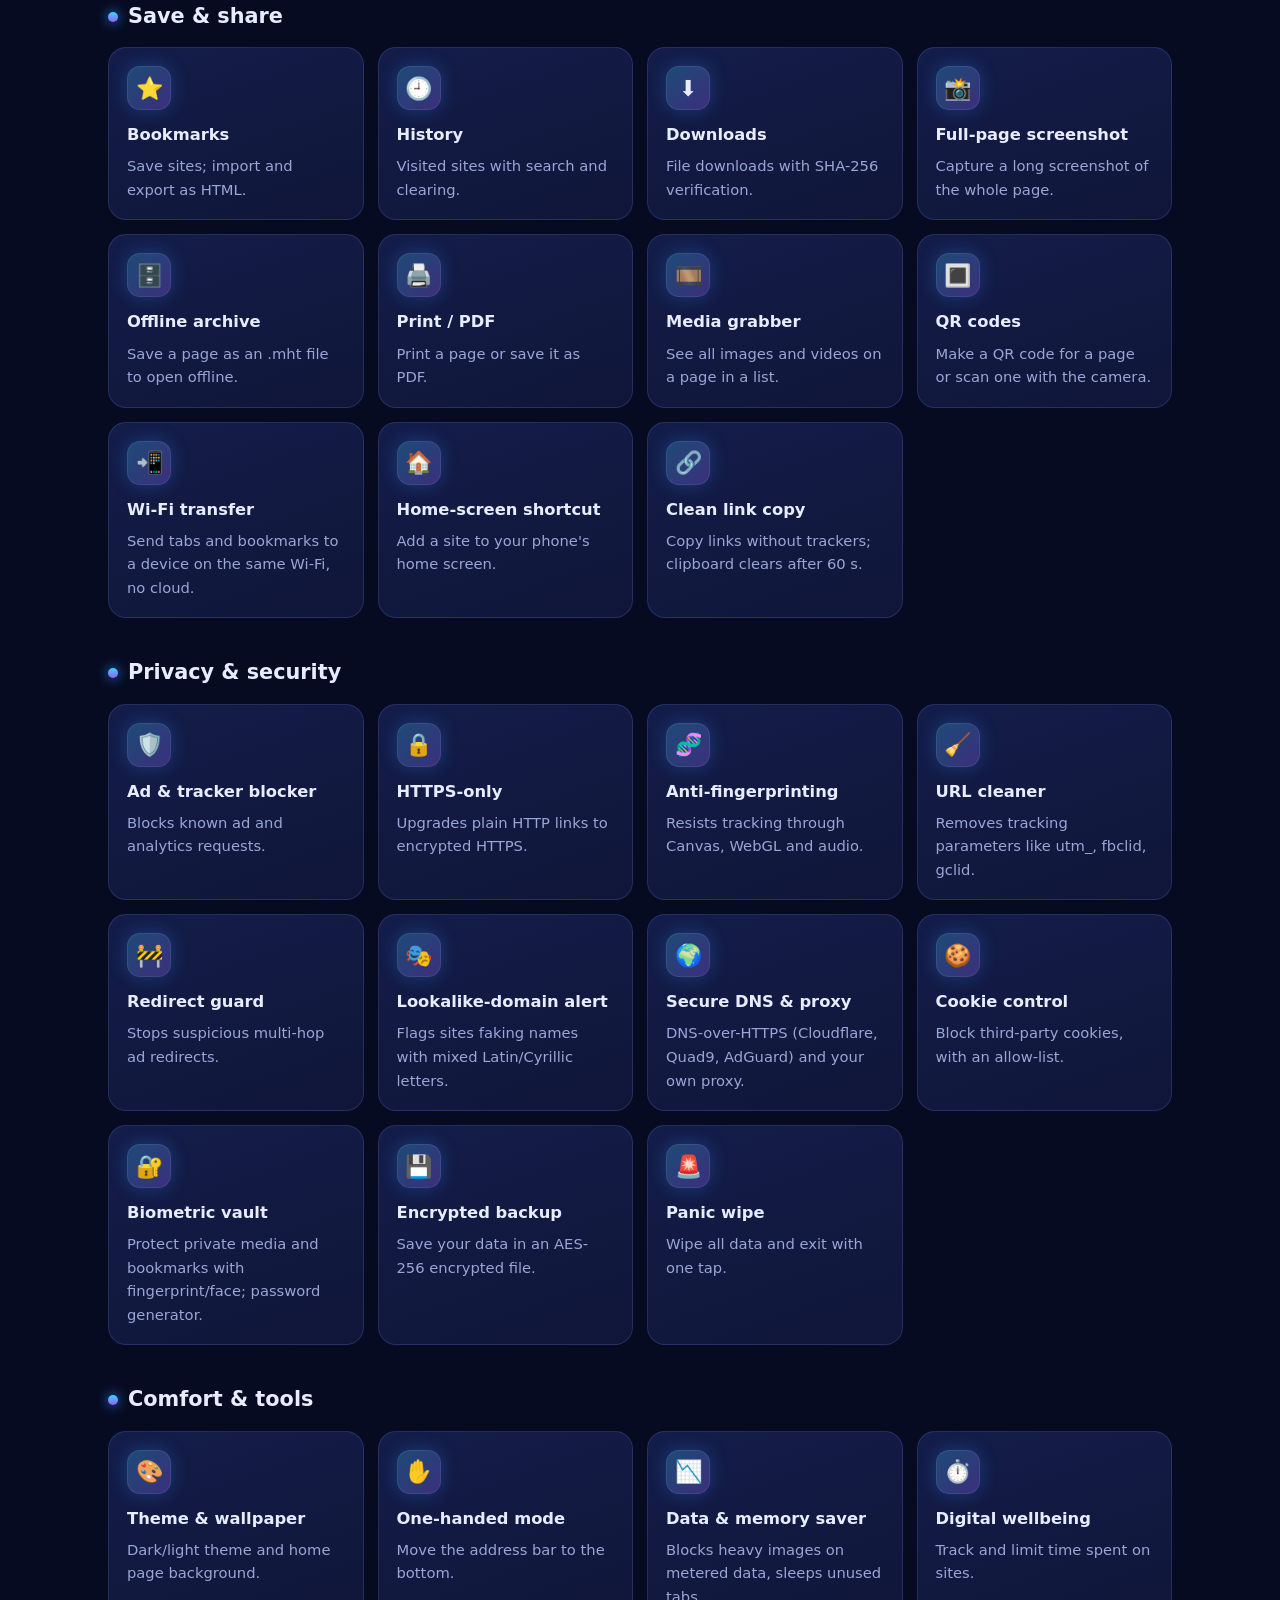
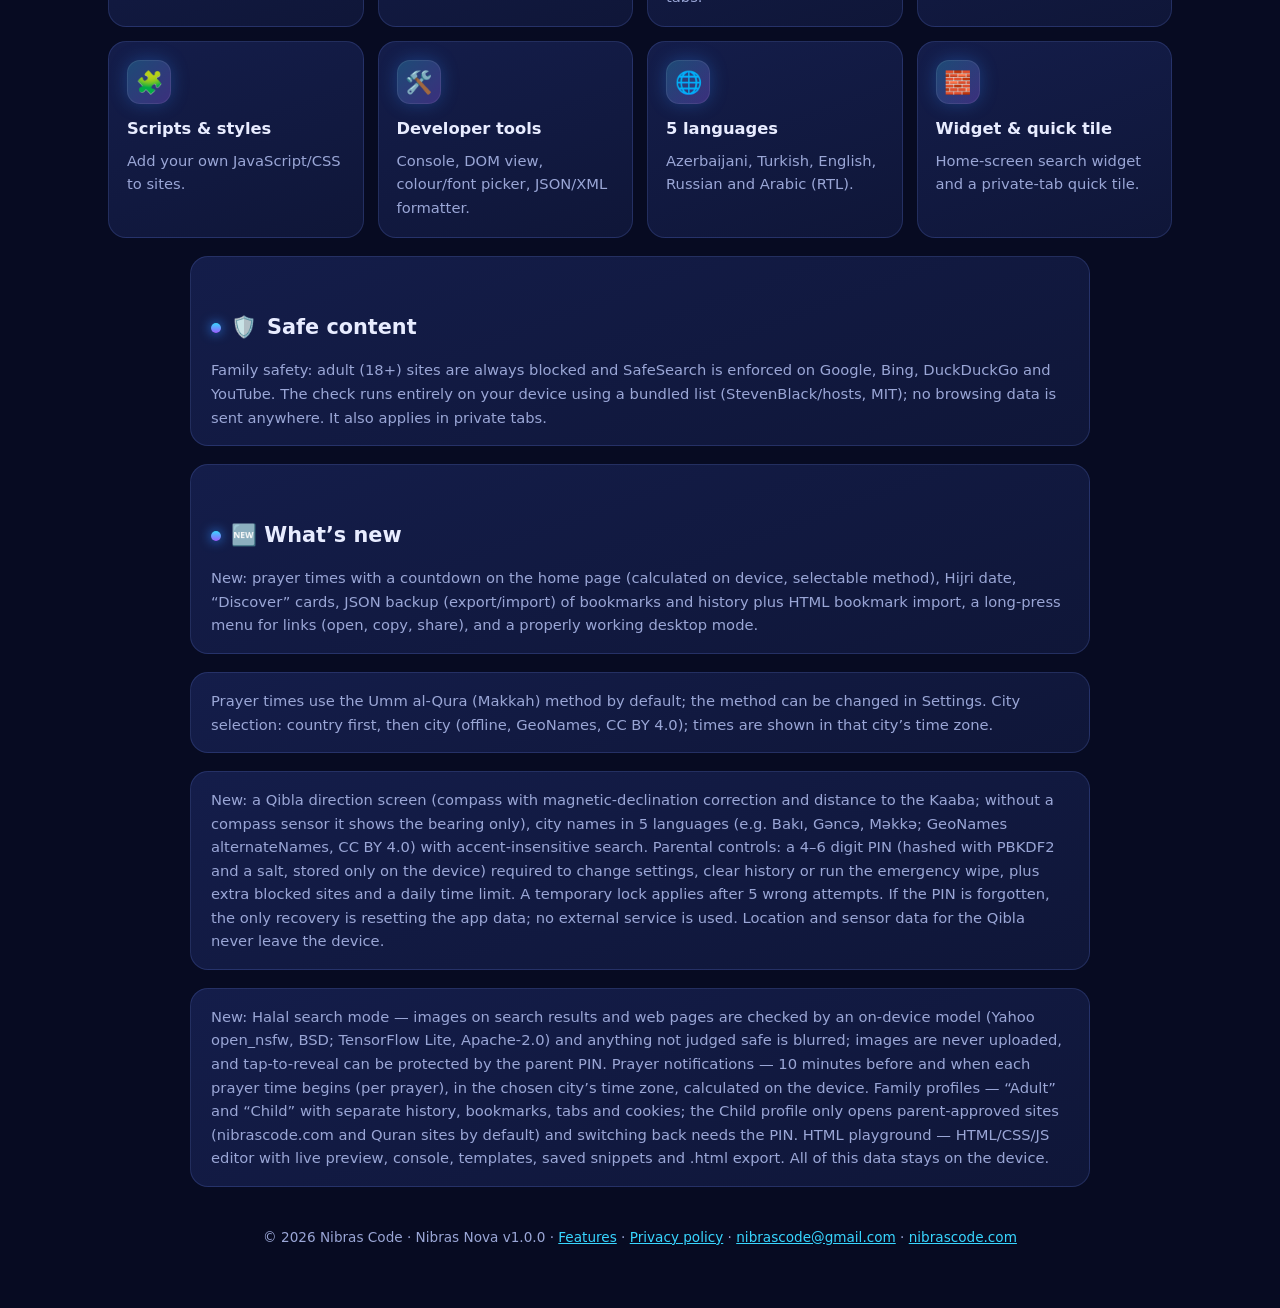
==== commit af2b97a6: "v1.0.0 (201): targetSdk/compileSdk 36, minSdk 24 with desugaring, lint fixes; Play listing texts, sc" ====
--- a/docs/index.html
+++ b/docs/index.html
@@ -60,4 +60,4 @@
 <div class="card"><div class="ic">🌐</div><h3><span data-lang="az">5 dil</span><span data-lang="en">5 languages</span><span data-lang="tr">5 dil</span><span data-lang="ru">5 языков</span><span data-lang="ar">5 لغات</span></h3><p><span data-lang="az">Azərbaycan, türk, ingilis, rus və ərəb (sağdan sola) dilləri.</span><span data-lang="en">Azerbaijani, Turkish, English, Russian and Arabic (RTL).</span><span data-lang="tr">Azerbaycanca, Türkçe, İngilizce, Rusça ve Arapça (sağdan sola).</span><span data-lang="ru">Азербайджанский, турецкий, английский, русский и арабский (справа налево).</span><span data-lang="ar">الأذربيجانية والتركية والإنجليزية والروسية والعربية (من اليمين لليسار).</span></p></div>
 <div class="card"><div class="ic">🧱</div><h3><span data-lang="az">Vidcet və sürətli plitə</span><span data-lang="en">Widget &amp; quick tile</span><span data-lang="tr">Widget ve hızlı kutucuk</span><span data-lang="ru">Виджет и плитка</span><span data-lang="ar">الأداة والمربع السريع</span></h3><p><span data-lang="az">Ana ekranda axtarış vidceti və gizli vərəq plitəsi.</span><span data-lang="en">Home-screen search widget and a private-tab quick tile.</span><span data-lang="tr">Ana ekranda arama widget&#x27;ı ve gizli sekme kutucuğu.</span><span data-lang="ru">Виджет поиска на главном экране и плитка приватной вкладки.</span><span data-lang="ar">أداة بحث على الشاشة الرئيسية ومربع سريع للعلامة الخفية.</span></p></div>
 </div>
-<section class="card" style="margin:18px auto;max-width:900px;padding:16px 20px"><h2>🛡️ <span data-lang="az">Təhlükəsiz məzmun</span><span data-lang="en">Safe content</span><span data-lang="tr">Güvenli içerik</span><span data-lang="ru">Безопасный контент</span><span data-lang="ar">محتوى آمن</span></h2><p><span data-lang="az">Uşaq və ailə üçün təhlükəsizlik: yetkin (18+) saytlar həmişə bloklanır, Google, Bing, DuckDuckGo və YouTube-da təhlükəsiz axtarış məcburidir. Yoxlama tamamilə cihazda, daxili siyahı (StevenBlack/hosts, MIT) ilə aparılır; heç bir baxış məlumatı heç yerə göndərilmir. Gizli vərəqlərdə də işləyir.</span><span data-lang="en">Family safety: adult (18+) sites are always blocked and SafeSearch is enforced on Google, Bing, DuckDuckGo and YouTube. The check runs entirely on your device using a bundled list (StevenBlack/hosts, MIT); no browsing data is sent anywhere. It also applies in private tabs.</span><span data-lang="tr">Aile güvenliği: yetişkin (18+) siteler her zaman engellenir; Google, Bing, DuckDuckGo ve YouTube’da Güvenli Arama zorunludur. Kontrol tamamen cihazda, uygulamaya gömülü liste (StevenBlack/hosts, MIT) ile yapılır; hiçbir tarama verisi bir yere gönderilmez. Gizli sekmelerde de çalışır.</span><span data-lang="ru">Безопасность семьи: сайты для взрослых (18+) всегда блокируются, в Google, Bing, DuckDuckGo и YouTube принудительно включён безопасный поиск. Проверка выполняется полностью на устройстве по встроенному списку (StevenBlack/hosts, MIT); данные о просмотре никуда не отправляются. Работает и в приватных вкладках.</span><span data-lang="ar">أمان العائلة: تُحظر المواقع الإباحية (18+) دائمًا، ويُفرض البحث الآمن في Google وBing وDuckDuckGo وYouTube. يتم الفحص بالكامل على جهازك باستخدام قائمة مدمجة (StevenBlack/hosts، رخصة MIT)؛ ولا تُرسل أي بيانات تصفح إلى أي جهة. ويعمل أيضًا في الألسنة الخاصة.</span></p></section><section class="card" style="margin:18px auto;max-width:900px;padding:16px 20px"><h2><span data-lang="az">🆕 Yeniliklər</span><span data-lang="en">🆕 What’s new</span><span data-lang="tr">🆕 Yenilikler</span><span data-lang="ru">🆕 Что нового</span><span data-lang="ar">🆕 الجديد</span></h2><p><span data-lang="az">Yeni: ana səhifədə namaz vaxtları və geri sayım (cihazda hesablanır, metod seçilə bilər), hicri tarix, kateqoriyalı “Kəşf et” kartları, əlfəcin və tarixçənin JSON ehtiyatı (ixrac/idxal) və HTML əlfəcin idxalı, linklərə uzun basanda menyu (aç, kopyala, paylaş), düzgün işləyən masaüstü rejimi.</span><span data-lang="en">New: prayer times with a countdown on the home page (calculated on device, selectable method), Hijri date, “Discover” cards, JSON backup (export/import) of bookmarks and history plus HTML bookmark import, a long-press menu for links (open, copy, share), and a properly working desktop mode.</span><span data-lang="tr">Yeni: ana sayfada geri sayımlı namaz vakitleri (cihazda hesaplanır, yöntem seçilebilir), hicri tarih, “Keşfet” kartları, yer imleri ve geçmiş için JSON yedeği (dışa/içe aktarma) ve HTML yer imi içe aktarma, bağlantılar için uzun basma menüsü (aç, kopyala, paylaş) ve düzgün çalışan masaüstü modu.</span><span data-lang="ru">Новое: время намаза с обратным отсчётом на главной (расчёт на устройстве, выбор метода), дата по хиджре, карточки «Интересное», резервная копия закладок и истории в JSON (экспорт/импорт) и импорт закладок HTML, меню по долгому нажатию на ссылку (открыть, копировать, поделиться) и исправленный режим ПК-версии.</span><span data-lang="ar">جديد: مواقيت الصلاة مع عدّ تنازلي في الرئيسية (تُحسب على الجهاز مع اختيار طريقة الحساب)، التاريخ الهجري، بطاقات «اكتشف»، نسخ احتياطي للإشارات والسجل بصيغة JSON (تصدير/استيراد) واستيراد إشارات HTML، قائمة الضغط المطوّل على الروابط (فتح، نسخ، مشاركة)، ووضع سطح المكتب يعمل بشكل صحيح.</span></p></section><section class="card" style="margin:18px auto;max-width:900px;padding:16px 20px"><p><span data-lang="az">Namaz vaxtları standart olaraq Ümmül-Qura (Məkkə) metodu ilə hesablanır; metod ayarlarda dəyişdirilə bilər. Şəhər seçimi: əvvəl ölkə, sonra şəhər (oflayn, GeoNames, CC BY 4.0), vaxtlar həmin şəhərin saat qurşağında göstərilir.</span><span data-lang="en">Prayer times use the Umm al-Qura (Makkah) method by default; the method can be changed in Settings. City selection: country first, then city (offline, GeoNames, CC BY 4.0); times are shown in that city’s time zone.</span><span data-lang="tr">Namaz vakitleri varsayılan olarak Ümmü’l-Kurâ (Mekke) yöntemiyle hesaplanır; yöntem ayarlardan değiştirilebilir. Şehir seçimi: önce ülke, sonra şehir (çevrimdışı, GeoNames, CC BY 4.0); vakitler o şehrin saat diliminde gösterilir.</span><span data-lang="ru">Время намаза по умолчанию рассчитывается методом Умм аль-Кура (Мекка); метод можно изменить в настройках. Выбор города: сначала страна, затем город (офлайн, GeoNames, CC BY 4.0); время показывается в часовом поясе этого города.</span><span data-lang="ar">تُحسب مواقيت الصلاة افتراضيًا بطريقة أم القرى (مكة)، ويمكن تغيير الطريقة من الإعدادات. اختيار المدينة: الدولة أولًا ثم المدينة (دون اتصال، GeoNames، رخصة CC BY 4.0)، وتُعرض الأوقات بتوقيت تلك المدينة.</span></p></section><section class="card" style="margin:18px auto;max-width:900px;padding:16px 20px"><p><span data-lang="az">Yeni: Qiblə istiqaməti ekranı (kompas, maqnit meylinin düzəlişi, Kəbəyə məsafə; sensor yoxdursa yalnız dərəcə göstərilir), şəhər adları 5 dildə (məs. Bakı, Gəncə, Məkkə; GeoNames alternateNames, CC BY 4.0) və axtarışda ə/ı/ş/ç/ğ/ö/ü fərqi nəzərə alınmır. Valideyn nəzarəti: 4–6 rəqəmli PIN (PBKDF2 + duz ilə hash-lənir, yalnız cihazda saxlanır), ayarların dəyişdirilməsi, tarixçənin silinməsi və təcili silmə üçün PIN tələbi, əlavə bloklanan saytlar, gündəlik vaxt limiti. 5 səhv cəhddən sonra müvəqqəti kilid. PIN unudularsa, yeganə yol tətbiq məlumatlarını sıfırlamaqdır; heç bir xarici xidmət istifadə olunmur. Qiblə üçün yer və sensor məlumatları cihazdan çıxmır.</span><span data-lang="en">New: a Qibla direction screen (compass with magnetic-declination correction and distance to the Kaaba; without a compass sensor it shows the bearing only), city names in 5 languages (e.g. Bakı, Gəncə, Məkkə; GeoNames alternateNames, CC BY 4.0) with accent-insensitive search. Parental controls: a 4–6 digit PIN (hashed with PBKDF2 and a salt, stored only on the device) required to change settings, clear history or run the emergency wipe, plus extra blocked sites and a daily time limit. A temporary lock applies after 5 wrong attempts. If the PIN is forgotten, the only recovery is resetting the app data; no external service is used. Location and sensor data for the Qibla never leave the device.</span><span data-lang="tr">Yeni: Kıble yönü ekranı (manyetik sapma düzeltmeli pusula ve Kâbe’ye uzaklık; pusula sensörü yoksa yalnızca derece gösterilir), 5 dilde şehir adları (ör. Bakı, Gəncə, Mekke; GeoNames alternateNames, CC BY 4.0) ve harf işaretlerine duyarsız arama. Ebeveyn denetimi: ayarları değiştirmek, geçmişi silmek veya acil silmeyi çalıştırmak için 4–6 haneli PIN (PBKDF2 ve tuz ile hash’lenir, yalnızca cihazda saklanır), ek engellenen siteler ve günlük süre sınırı. 5 yanlış denemeden sonra geçici kilit uygulanır. PIN unutulursa tek kurtarma yolu uygulama verilerini sıfırlamaktır; hiçbir harici hizmet kullanılmaz. Kıble için konum ve sensör verileri cihazdan çıkmaz.</span><span data-lang="ru">Новое: экран направления киблы (компас с поправкой на магнитное склонение и расстояние до Каабы; без датчика компаса показывается только азимут), названия городов на 5 языках (напр. Баку, Гянджа, Мекка; GeoNames alternateNames, CC BY 4.0) и поиск без учёта диакритики. Родительский контроль: PIN из 4–6 цифр (хешируется PBKDF2 с солью, хранится только на устройстве) для изменения настроек, очистки истории и экстренного удаления, а также доп. блокировка сайтов и дневной лимит времени. После 5 неверных попыток — временная блокировка. Если PIN забыт, единственный способ — сброс данных приложения; внешние сервисы не используются. Данные о местоположении и датчиках для киблы не покидают устройство.</span><span data-lang="ar">جديد: شاشة اتجاه القبلة (بوصلة مع تصحيح الانحراف المغناطيسي والمسافة إلى الكعبة؛ وبدون حساس بوصلة تُعرض الزاوية فقط)، وأسماء المدن بخمس لغات (مثل باكو وكنجة ومكة؛ GeoNames alternateNames، رخصة CC BY 4.0) مع بحث لا يتأثر بالتشكيل والحروف الخاصة. الرقابة الأبوية: رمز PIN من 4–6 أرقام (يُجزّأ بـ PBKDF2 مع ملح ويُحفظ على الجهاز فقط) مطلوب لتغيير الإعدادات ومسح السجل والمسح الطارئ، مع مواقع محظورة إضافية وحد وقت يومي. يُطبَّق قفل مؤقت بعد 5 محاولات خاطئة. إذا نُسي الرمز فالحل الوحيد إعادة ضبط بيانات التطبيق؛ ولا تُستخدم أي خدمة خارجية. بيانات الموقع والحساسات للقبلة لا تغادر الجهاز.</span></p></section><section class="card" style="margin:18px auto;max-width:900px;padding:16px 20px"><p><span data-lang="az">Yeni: Halal axtarış rejimi — axtarış nəticələrində və səhifələrdə açıq-saçıq şəkillər cihazdakı model (Yahoo open_nsfw, BSD; TensorFlow Lite, Apache-2.0) ilə yoxlanılır və təhlükəsiz sayılmayanlar bulanıq göstərilir; şəkillər heç yerə yüklənmir, toxunaraq açmaq valideyn PIN-i ilə qoruna bilər. Namaz bildirişləri — hər namazdan 10 dəqiqə əvvəl və vaxt girəndə (hər namaz üçün ayrıca), seçilmiş şəhərin saat qurşağında, cihazda hesablanır. Ailə profilləri — “Böyük” və “Uşaq”: ayrıca tarixçə, əlfəcinlər, vərəqlər və kukilər; uşaq profili yalnız valideynin icazə verdiyi saytları açır (nibrascode.com və Quran saytları standart), geri keçid PIN tələb edir. HTML test yeri — HTML/CSS/JS redaktoru, canlı önizləmə, konsol, şablonlar, yadda saxlama və .html ixracı. Bütün bu məlumatlar yalnız cihazda saxlanır.</span><span data-lang="en">New: Halal search mode — images on search results and web pages are checked by an on-device model (Yahoo open_nsfw, BSD; TensorFlow Lite, Apache-2.0) and anything not judged safe is blurred; images are never uploaded, and tap-to-reveal can be protected by the parent PIN. Prayer notifications — 10 minutes before and when each prayer time begins (per prayer), in the chosen city’s time zone, calculated on the device. Family profiles — “Adult” and “Child” with separate history, bookmarks, tabs and cookies; the Child profile only opens parent-approved sites (nibrascode.com and Quran sites by default) and switching back needs the PIN. HTML playground — HTML/CSS/JS editor with live preview, console, templates, saved snippets and .html export. All of this data stays on the device.</span><span data-lang="tr">Yeni: Helal arama modu — arama sonuçlarındaki ve sayfalardaki görseller cihazdaki bir modelle (Yahoo open_nsfw, BSD; TensorFlow Lite, Apache-2.0) kontrol edilir, güvenli sayılmayanlar bulanıklaştırılır; görseller hiçbir yere yüklenmez, dokunarak gösterme ebeveyn PIN’i ile korunabilir. Namaz bildirimleri — her namazdan 10 dakika önce ve vakit girdiğinde (namaz başına ayrı), seçilen şehrin saat diliminde, cihazda hesaplanır. Aile profilleri — “Yetişkin” ve “Çocuk”: ayrı geçmiş, yer imleri, sekmeler ve çerezler; çocuk profili yalnızca ebeveynin onayladığı siteleri açar (varsayılan: nibrascode.com ve Kur’an siteleri), geri dönüş PIN ister. HTML deneme alanı — canlı önizlemeli HTML/CSS/JS düzenleyici, konsol, şablonlar, kayıtlı kodlar ve .html dışa aktarma. Tüm bu veriler yalnızca cihazda kalır.</span><span data-lang="ru">Новое: режим «Халяль» — изображения в поиске и на страницах проверяются моделью на устройстве (Yahoo open_nsfw, BSD; TensorFlow Lite, Apache-2.0), всё, что не признано безопасным, размывается; изображения никуда не загружаются, показ по нажатию можно защитить PIN-кодом родителя. Уведомления о намазе — за 10 минут и в момент наступления каждого намаза (настраивается отдельно), по часовому поясу выбранного города, расчёт на устройстве. Семейные профили — «Взрослый» и «Ребёнок» с отдельными историей, закладками, вкладками и cookie; детский профиль открывает только одобренные родителем сайты (по умолчанию nibrascode.com и сайты Корана), возврат требует PIN. HTML-песочница — редактор HTML/CSS/JS с живым просмотром, консолью, шаблонами, сохранением и экспортом в .html. Все эти данные остаются на устройстве.</span><span data-lang="ar">جديد: وضع البحث الحلال — تُفحص الصور في نتائج البحث والصفحات بنموذج على الجهاز (Yahoo open_nsfw برخصة BSD؛ TensorFlow Lite برخصة Apache-2.0) وتُطمس الصور غير الآمنة؛ لا تُرفع الصور أبدًا، ويمكن حماية إظهارها برمز الوالد. تنبيهات الصلاة — قبل كل صلاة بـ10 دقائق وعند دخول وقتها (لكل صلاة على حدة)، بتوقيت المدينة المختارة وتُحسب على الجهاز. ملفات العائلة — «بالغ» و«طفل» بسجل وإشارات وألسنة وملفات تعريف ارتباط منفصلة؛ ملف الطفل يفتح المواقع التي وافق عليها الوالد فقط (nibrascode.com ومواقع القرآن افتراضيًا) والعودة تتطلب الرمز. ساحة تجربة HTML — محرر HTML/CSS/JS مع معاينة حية ووحدة تحكم وقوالب وحفظ وتصدير ملف .html. كل هذه البيانات تبقى على الجهاز.</span></p></section><footer>© 2026 Nibras Code · <a href="./"><span data-lang="az">Funksiyalar</span><span data-lang="en">Features</span><span data-lang="tr">Özellikler</span><span data-lang="ru">Функции</span><span data-lang="ar">الميزات</span></a> · <a href="privacy-policy.html"><span data-lang="az">Məxfilik siyasəti</span><span data-lang="en">Privacy policy</span><span data-lang="tr">Gizlilik politikası</span><span data-lang="ru">Политика конфиденциальности</span><span data-lang="ar">سياسة الخصوصية</span></a> · <a href="mailto:nibrascode@gmail.com">nibrascode@gmail.com</a> · <a href="https://nibrascode.com">nibrascode.com</a></footer></div></body></html>+<section class="card" style="margin:18px auto;max-width:900px;padding:16px 20px"><h2>🛡️ <span data-lang="az">Təhlükəsiz məzmun</span><span data-lang="en">Safe content</span><span data-lang="tr">Güvenli içerik</span><span data-lang="ru">Безопасный контент</span><span data-lang="ar">محتوى آمن</span></h2><p><span data-lang="az">Uşaq və ailə üçün təhlükəsizlik: yetkin (18+) saytlar həmişə bloklanır, Google, Bing, DuckDuckGo və YouTube-da təhlükəsiz axtarış məcburidir. Yoxlama tamamilə cihazda, daxili siyahı (StevenBlack/hosts, MIT) ilə aparılır; heç bir baxış məlumatı heç yerə göndərilmir. Gizli vərəqlərdə də işləyir.</span><span data-lang="en">Family safety: adult (18+) sites are always blocked and SafeSearch is enforced on Google, Bing, DuckDuckGo and YouTube. The check runs entirely on your device using a bundled list (StevenBlack/hosts, MIT); no browsing data is sent anywhere. It also applies in private tabs.</span><span data-lang="tr">Aile güvenliği: yetişkin (18+) siteler her zaman engellenir; Google, Bing, DuckDuckGo ve YouTube’da Güvenli Arama zorunludur. Kontrol tamamen cihazda, uygulamaya gömülü liste (StevenBlack/hosts, MIT) ile yapılır; hiçbir tarama verisi bir yere gönderilmez. Gizli sekmelerde de çalışır.</span><span data-lang="ru">Безопасность семьи: сайты для взрослых (18+) всегда блокируются, в Google, Bing, DuckDuckGo и YouTube принудительно включён безопасный поиск. Проверка выполняется полностью на устройстве по встроенному списку (StevenBlack/hosts, MIT); данные о просмотре никуда не отправляются. Работает и в приватных вкладках.</span><span data-lang="ar">أمان العائلة: تُحظر المواقع الإباحية (18+) دائمًا، ويُفرض البحث الآمن في Google وBing وDuckDuckGo وYouTube. يتم الفحص بالكامل على جهازك باستخدام قائمة مدمجة (StevenBlack/hosts، رخصة MIT)؛ ولا تُرسل أي بيانات تصفح إلى أي جهة. ويعمل أيضًا في الألسنة الخاصة.</span></p></section><section class="card" style="margin:18px auto;max-width:900px;padding:16px 20px"><h2><span data-lang="az">🆕 Yeniliklər</span><span data-lang="en">🆕 What’s new</span><span data-lang="tr">🆕 Yenilikler</span><span data-lang="ru">🆕 Что нового</span><span data-lang="ar">🆕 الجديد</span></h2><p><span data-lang="az">Yeni: ana səhifədə namaz vaxtları və geri sayım (cihazda hesablanır, metod seçilə bilər), hicri tarix, kateqoriyalı “Kəşf et” kartları, əlfəcin və tarixçənin JSON ehtiyatı (ixrac/idxal) və HTML əlfəcin idxalı, linklərə uzun basanda menyu (aç, kopyala, paylaş), düzgün işləyən masaüstü rejimi.</span><span data-lang="en">New: prayer times with a countdown on the home page (calculated on device, selectable method), Hijri date, “Discover” cards, JSON backup (export/import) of bookmarks and history plus HTML bookmark import, a long-press menu for links (open, copy, share), and a properly working desktop mode.</span><span data-lang="tr">Yeni: ana sayfada geri sayımlı namaz vakitleri (cihazda hesaplanır, yöntem seçilebilir), hicri tarih, “Keşfet” kartları, yer imleri ve geçmiş için JSON yedeği (dışa/içe aktarma) ve HTML yer imi içe aktarma, bağlantılar için uzun basma menüsü (aç, kopyala, paylaş) ve düzgün çalışan masaüstü modu.</span><span data-lang="ru">Новое: время намаза с обратным отсчётом на главной (расчёт на устройстве, выбор метода), дата по хиджре, карточки «Интересное», резервная копия закладок и истории в JSON (экспорт/импорт) и импорт закладок HTML, меню по долгому нажатию на ссылку (открыть, копировать, поделиться) и исправленный режим ПК-версии.</span><span data-lang="ar">جديد: مواقيت الصلاة مع عدّ تنازلي في الرئيسية (تُحسب على الجهاز مع اختيار طريقة الحساب)، التاريخ الهجري، بطاقات «اكتشف»، نسخ احتياطي للإشارات والسجل بصيغة JSON (تصدير/استيراد) واستيراد إشارات HTML، قائمة الضغط المطوّل على الروابط (فتح، نسخ، مشاركة)، ووضع سطح المكتب يعمل بشكل صحيح.</span></p></section><section class="card" style="margin:18px auto;max-width:900px;padding:16px 20px"><p><span data-lang="az">Namaz vaxtları standart olaraq Ümmül-Qura (Məkkə) metodu ilə hesablanır; metod ayarlarda dəyişdirilə bilər. Şəhər seçimi: əvvəl ölkə, sonra şəhər (oflayn, GeoNames, CC BY 4.0), vaxtlar həmin şəhərin saat qurşağında göstərilir.</span><span data-lang="en">Prayer times use the Umm al-Qura (Makkah) method by default; the method can be changed in Settings. City selection: country first, then city (offline, GeoNames, CC BY 4.0); times are shown in that city’s time zone.</span><span data-lang="tr">Namaz vakitleri varsayılan olarak Ümmü’l-Kurâ (Mekke) yöntemiyle hesaplanır; yöntem ayarlardan değiştirilebilir. Şehir seçimi: önce ülke, sonra şehir (çevrimdışı, GeoNames, CC BY 4.0); vakitler o şehrin saat diliminde gösterilir.</span><span data-lang="ru">Время намаза по умолчанию рассчитывается методом Умм аль-Кура (Мекка); метод можно изменить в настройках. Выбор города: сначала страна, затем город (офлайн, GeoNames, CC BY 4.0); время показывается в часовом поясе этого города.</span><span data-lang="ar">تُحسب مواقيت الصلاة افتراضيًا بطريقة أم القرى (مكة)، ويمكن تغيير الطريقة من الإعدادات. اختيار المدينة: الدولة أولًا ثم المدينة (دون اتصال، GeoNames، رخصة CC BY 4.0)، وتُعرض الأوقات بتوقيت تلك المدينة.</span></p></section><section class="card" style="margin:18px auto;max-width:900px;padding:16px 20px"><p><span data-lang="az">Yeni: Qiblə istiqaməti ekranı (kompas, maqnit meylinin düzəlişi, Kəbəyə məsafə; sensor yoxdursa yalnız dərəcə göstərilir), şəhər adları 5 dildə (məs. Bakı, Gəncə, Məkkə; GeoNames alternateNames, CC BY 4.0) və axtarışda ə/ı/ş/ç/ğ/ö/ü fərqi nəzərə alınmır. Valideyn nəzarəti: 4–6 rəqəmli PIN (PBKDF2 + duz ilə hash-lənir, yalnız cihazda saxlanır), ayarların dəyişdirilməsi, tarixçənin silinməsi və təcili silmə üçün PIN tələbi, əlavə bloklanan saytlar, gündəlik vaxt limiti. 5 səhv cəhddən sonra müvəqqəti kilid. PIN unudularsa, yeganə yol tətbiq məlumatlarını sıfırlamaqdır; heç bir xarici xidmət istifadə olunmur. Qiblə üçün yer və sensor məlumatları cihazdan çıxmır.</span><span data-lang="en">New: a Qibla direction screen (compass with magnetic-declination correction and distance to the Kaaba; without a compass sensor it shows the bearing only), city names in 5 languages (e.g. Bakı, Gəncə, Məkkə; GeoNames alternateNames, CC BY 4.0) with accent-insensitive search. Parental controls: a 4–6 digit PIN (hashed with PBKDF2 and a salt, stored only on the device) required to change settings, clear history or run the emergency wipe, plus extra blocked sites and a daily time limit. A temporary lock applies after 5 wrong attempts. If the PIN is forgotten, the only recovery is resetting the app data; no external service is used. Location and sensor data for the Qibla never leave the device.</span><span data-lang="tr">Yeni: Kıble yönü ekranı (manyetik sapma düzeltmeli pusula ve Kâbe’ye uzaklık; pusula sensörü yoksa yalnızca derece gösterilir), 5 dilde şehir adları (ör. Bakı, Gəncə, Mekke; GeoNames alternateNames, CC BY 4.0) ve harf işaretlerine duyarsız arama. Ebeveyn denetimi: ayarları değiştirmek, geçmişi silmek veya acil silmeyi çalıştırmak için 4–6 haneli PIN (PBKDF2 ve tuz ile hash’lenir, yalnızca cihazda saklanır), ek engellenen siteler ve günlük süre sınırı. 5 yanlış denemeden sonra geçici kilit uygulanır. PIN unutulursa tek kurtarma yolu uygulama verilerini sıfırlamaktır; hiçbir harici hizmet kullanılmaz. Kıble için konum ve sensör verileri cihazdan çıkmaz.</span><span data-lang="ru">Новое: экран направления киблы (компас с поправкой на магнитное склонение и расстояние до Каабы; без датчика компаса показывается только азимут), названия городов на 5 языках (напр. Баку, Гянджа, Мекка; GeoNames alternateNames, CC BY 4.0) и поиск без учёта диакритики. Родительский контроль: PIN из 4–6 цифр (хешируется PBKDF2 с солью, хранится только на устройстве) для изменения настроек, очистки истории и экстренного удаления, а также доп. блокировка сайтов и дневной лимит времени. После 5 неверных попыток — временная блокировка. Если PIN забыт, единственный способ — сброс данных приложения; внешние сервисы не используются. Данные о местоположении и датчиках для киблы не покидают устройство.</span><span data-lang="ar">جديد: شاشة اتجاه القبلة (بوصلة مع تصحيح الانحراف المغناطيسي والمسافة إلى الكعبة؛ وبدون حساس بوصلة تُعرض الزاوية فقط)، وأسماء المدن بخمس لغات (مثل باكو وكنجة ومكة؛ GeoNames alternateNames، رخصة CC BY 4.0) مع بحث لا يتأثر بالتشكيل والحروف الخاصة. الرقابة الأبوية: رمز PIN من 4–6 أرقام (يُجزّأ بـ PBKDF2 مع ملح ويُحفظ على الجهاز فقط) مطلوب لتغيير الإعدادات ومسح السجل والمسح الطارئ، مع مواقع محظورة إضافية وحد وقت يومي. يُطبَّق قفل مؤقت بعد 5 محاولات خاطئة. إذا نُسي الرمز فالحل الوحيد إعادة ضبط بيانات التطبيق؛ ولا تُستخدم أي خدمة خارجية. بيانات الموقع والحساسات للقبلة لا تغادر الجهاز.</span></p></section><section class="card" style="margin:18px auto;max-width:900px;padding:16px 20px"><p><span data-lang="az">Yeni: Halal axtarış rejimi — axtarış nəticələrində və səhifələrdə açıq-saçıq şəkillər cihazdakı model (Yahoo open_nsfw, BSD; TensorFlow Lite, Apache-2.0) ilə yoxlanılır və təhlükəsiz sayılmayanlar bulanıq göstərilir; şəkillər heç yerə yüklənmir, toxunaraq açmaq valideyn PIN-i ilə qoruna bilər. Namaz bildirişləri — hər namazdan 10 dəqiqə əvvəl və vaxt girəndə (hər namaz üçün ayrıca), seçilmiş şəhərin saat qurşağında, cihazda hesablanır. Ailə profilləri — “Böyük” və “Uşaq”: ayrıca tarixçə, əlfəcinlər, vərəqlər və kukilər; uşaq profili yalnız valideynin icazə verdiyi saytları açır (nibrascode.com və Quran saytları standart), geri keçid PIN tələb edir. HTML test yeri — HTML/CSS/JS redaktoru, canlı önizləmə, konsol, şablonlar, yadda saxlama və .html ixracı. Bütün bu məlumatlar yalnız cihazda saxlanır.</span><span data-lang="en">New: Halal search mode — images on search results and web pages are checked by an on-device model (Yahoo open_nsfw, BSD; TensorFlow Lite, Apache-2.0) and anything not judged safe is blurred; images are never uploaded, and tap-to-reveal can be protected by the parent PIN. Prayer notifications — 10 minutes before and when each prayer time begins (per prayer), in the chosen city’s time zone, calculated on the device. Family profiles — “Adult” and “Child” with separate history, bookmarks, tabs and cookies; the Child profile only opens parent-approved sites (nibrascode.com and Quran sites by default) and switching back needs the PIN. HTML playground — HTML/CSS/JS editor with live preview, console, templates, saved snippets and .html export. All of this data stays on the device.</span><span data-lang="tr">Yeni: Helal arama modu — arama sonuçlarındaki ve sayfalardaki görseller cihazdaki bir modelle (Yahoo open_nsfw, BSD; TensorFlow Lite, Apache-2.0) kontrol edilir, güvenli sayılmayanlar bulanıklaştırılır; görseller hiçbir yere yüklenmez, dokunarak gösterme ebeveyn PIN’i ile korunabilir. Namaz bildirimleri — her namazdan 10 dakika önce ve vakit girdiğinde (namaz başına ayrı), seçilen şehrin saat diliminde, cihazda hesaplanır. Aile profilleri — “Yetişkin” ve “Çocuk”: ayrı geçmiş, yer imleri, sekmeler ve çerezler; çocuk profili yalnızca ebeveynin onayladığı siteleri açar (varsayılan: nibrascode.com ve Kur’an siteleri), geri dönüş PIN ister. HTML deneme alanı — canlı önizlemeli HTML/CSS/JS düzenleyici, konsol, şablonlar, kayıtlı kodlar ve .html dışa aktarma. Tüm bu veriler yalnızca cihazda kalır.</span><span data-lang="ru">Новое: режим «Халяль» — изображения в поиске и на страницах проверяются моделью на устройстве (Yahoo open_nsfw, BSD; TensorFlow Lite, Apache-2.0), всё, что не признано безопасным, размывается; изображения никуда не загружаются, показ по нажатию можно защитить PIN-кодом родителя. Уведомления о намазе — за 10 минут и в момент наступления каждого намаза (настраивается отдельно), по часовому поясу выбранного города, расчёт на устройстве. Семейные профили — «Взрослый» и «Ребёнок» с отдельными историей, закладками, вкладками и cookie; детский профиль открывает только одобренные родителем сайты (по умолчанию nibrascode.com и сайты Корана), возврат требует PIN. HTML-песочница — редактор HTML/CSS/JS с живым просмотром, консолью, шаблонами, сохранением и экспортом в .html. Все эти данные остаются на устройстве.</span><span data-lang="ar">جديد: وضع البحث الحلال — تُفحص الصور في نتائج البحث والصفحات بنموذج على الجهاز (Yahoo open_nsfw برخصة BSD؛ TensorFlow Lite برخصة Apache-2.0) وتُطمس الصور غير الآمنة؛ لا تُرفع الصور أبدًا، ويمكن حماية إظهارها برمز الوالد. تنبيهات الصلاة — قبل كل صلاة بـ10 دقائق وعند دخول وقتها (لكل صلاة على حدة)، بتوقيت المدينة المختارة وتُحسب على الجهاز. ملفات العائلة — «بالغ» و«طفل» بسجل وإشارات وألسنة وملفات تعريف ارتباط منفصلة؛ ملف الطفل يفتح المواقع التي وافق عليها الوالد فقط (nibrascode.com ومواقع القرآن افتراضيًا) والعودة تتطلب الرمز. ساحة تجربة HTML — محرر HTML/CSS/JS مع معاينة حية ووحدة تحكم وقوالب وحفظ وتصدير ملف .html. كل هذه البيانات تبقى على الجهاز.</span></p></section><footer>© 2026 Nibras Code · Nibras Nova v1.0.0 · <a href="./"><span data-lang="az">Funksiyalar</span><span data-lang="en">Features</span><span data-lang="tr">Özellikler</span><span data-lang="ru">Функции</span><span data-lang="ar">الميزات</span></a> · <a href="privacy-policy.html"><span data-lang="az">Məxfilik siyasəti</span><span data-lang="en">Privacy policy</span><span data-lang="tr">Gizlilik politikası</span><span data-lang="ru">Политика конфиденциальности</span><span data-lang="ar">سياسة الخصوصية</span></a> · <a href="mailto:nibrascode@gmail.com">nibrascode@gmail.com</a> · <a href="https://nibrascode.com">nibrascode.com</a></footer></div></body></html>
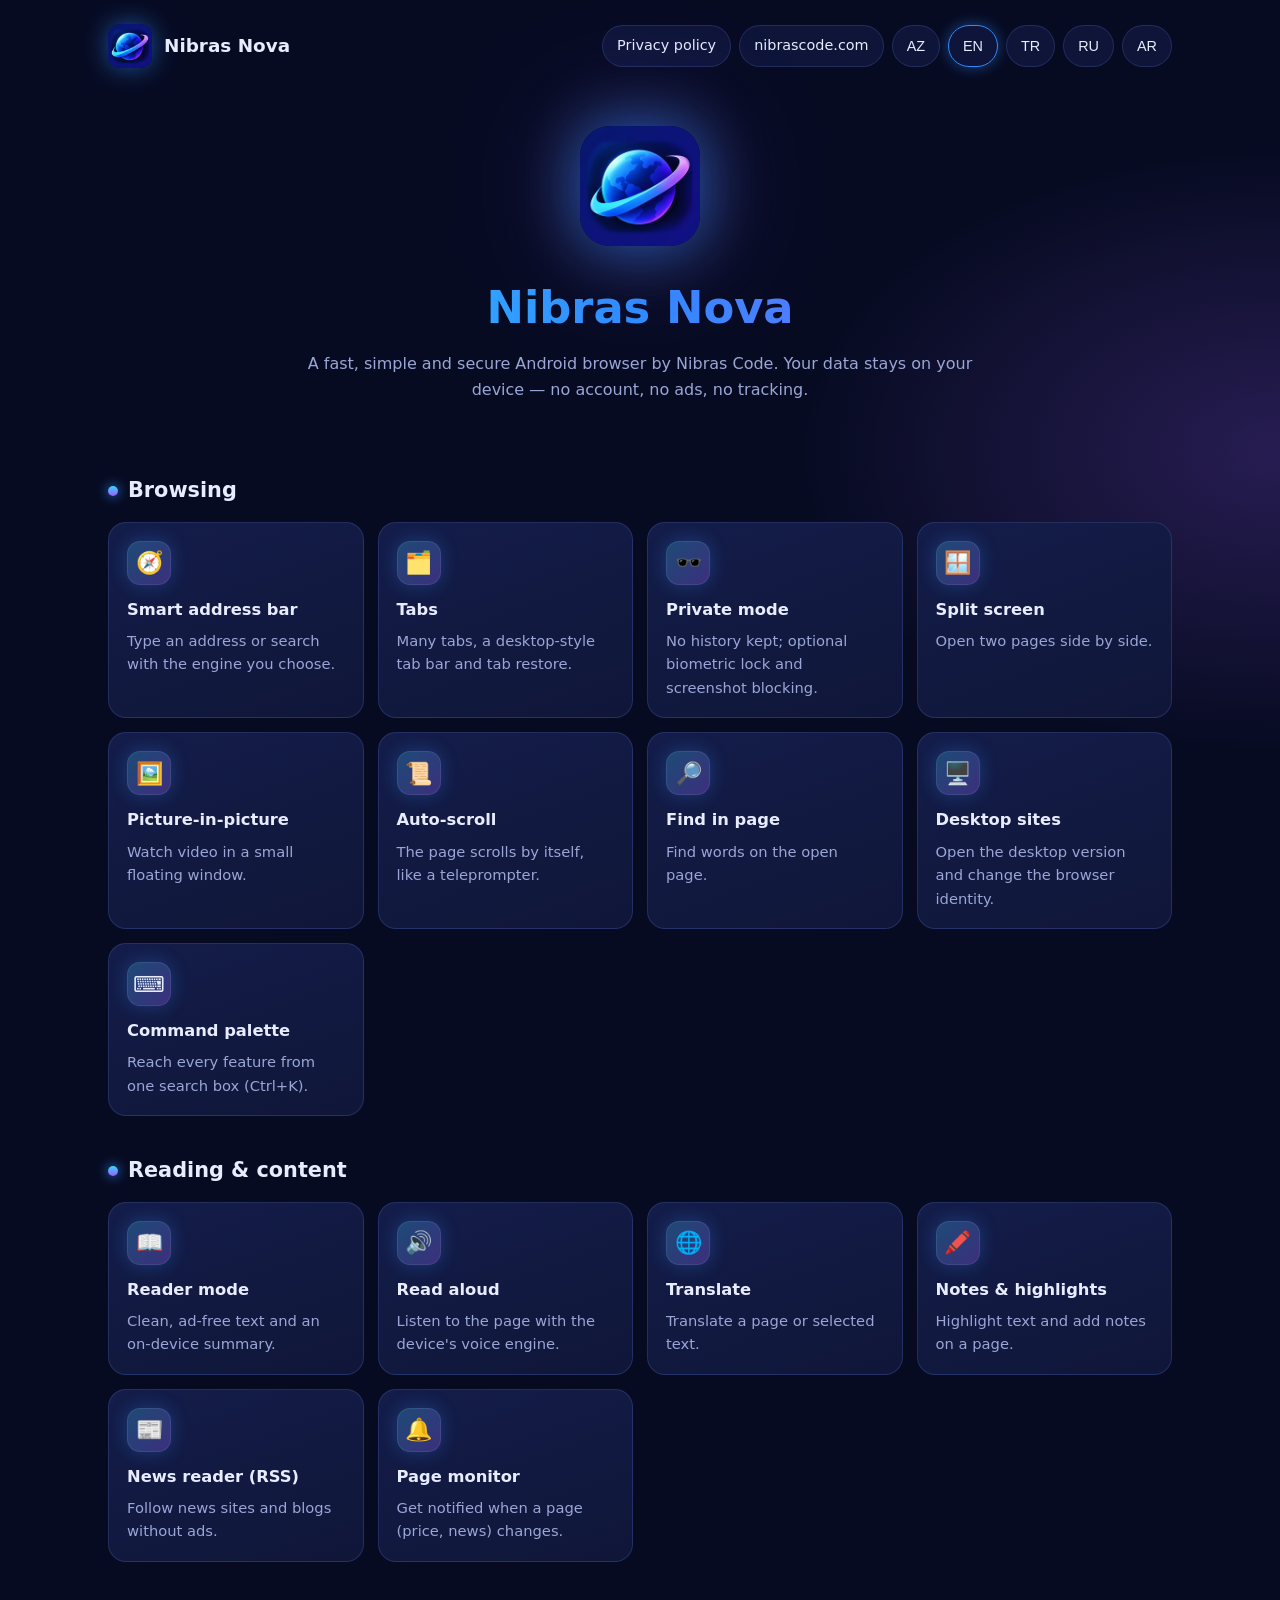
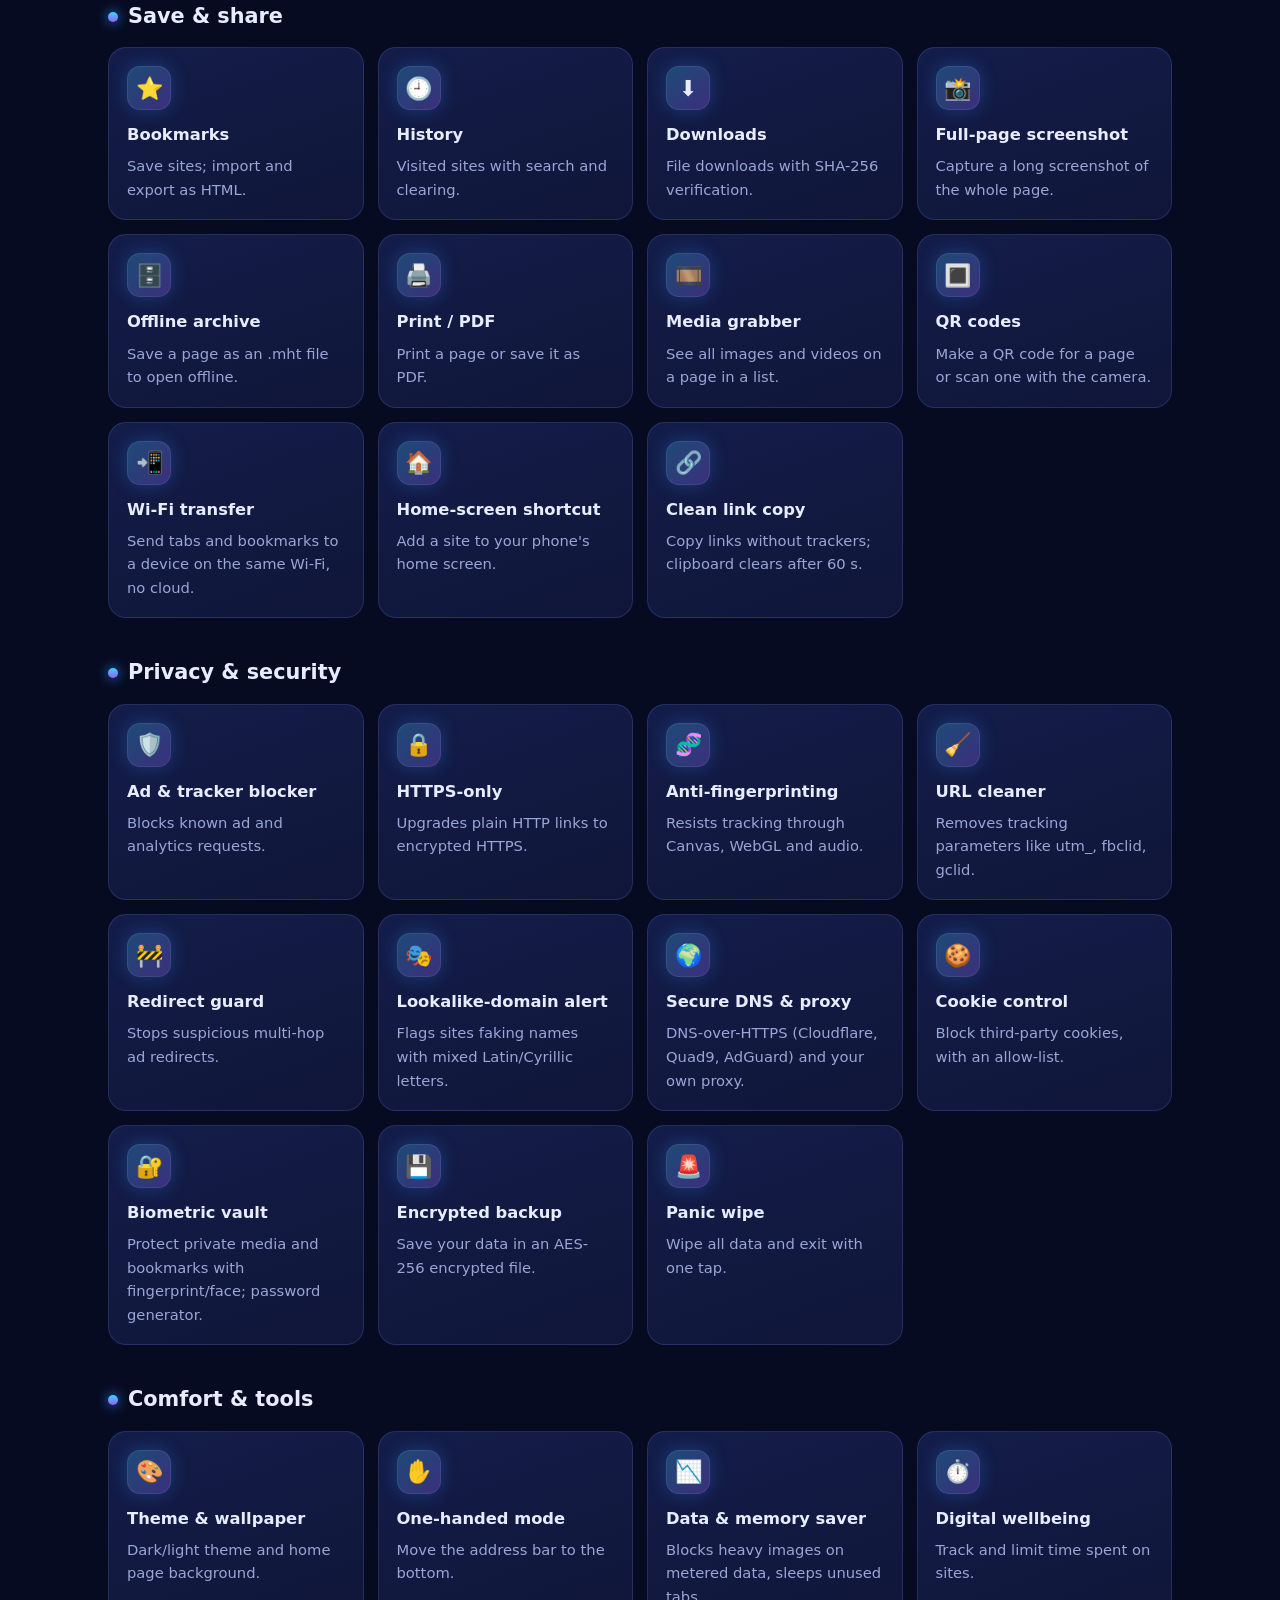
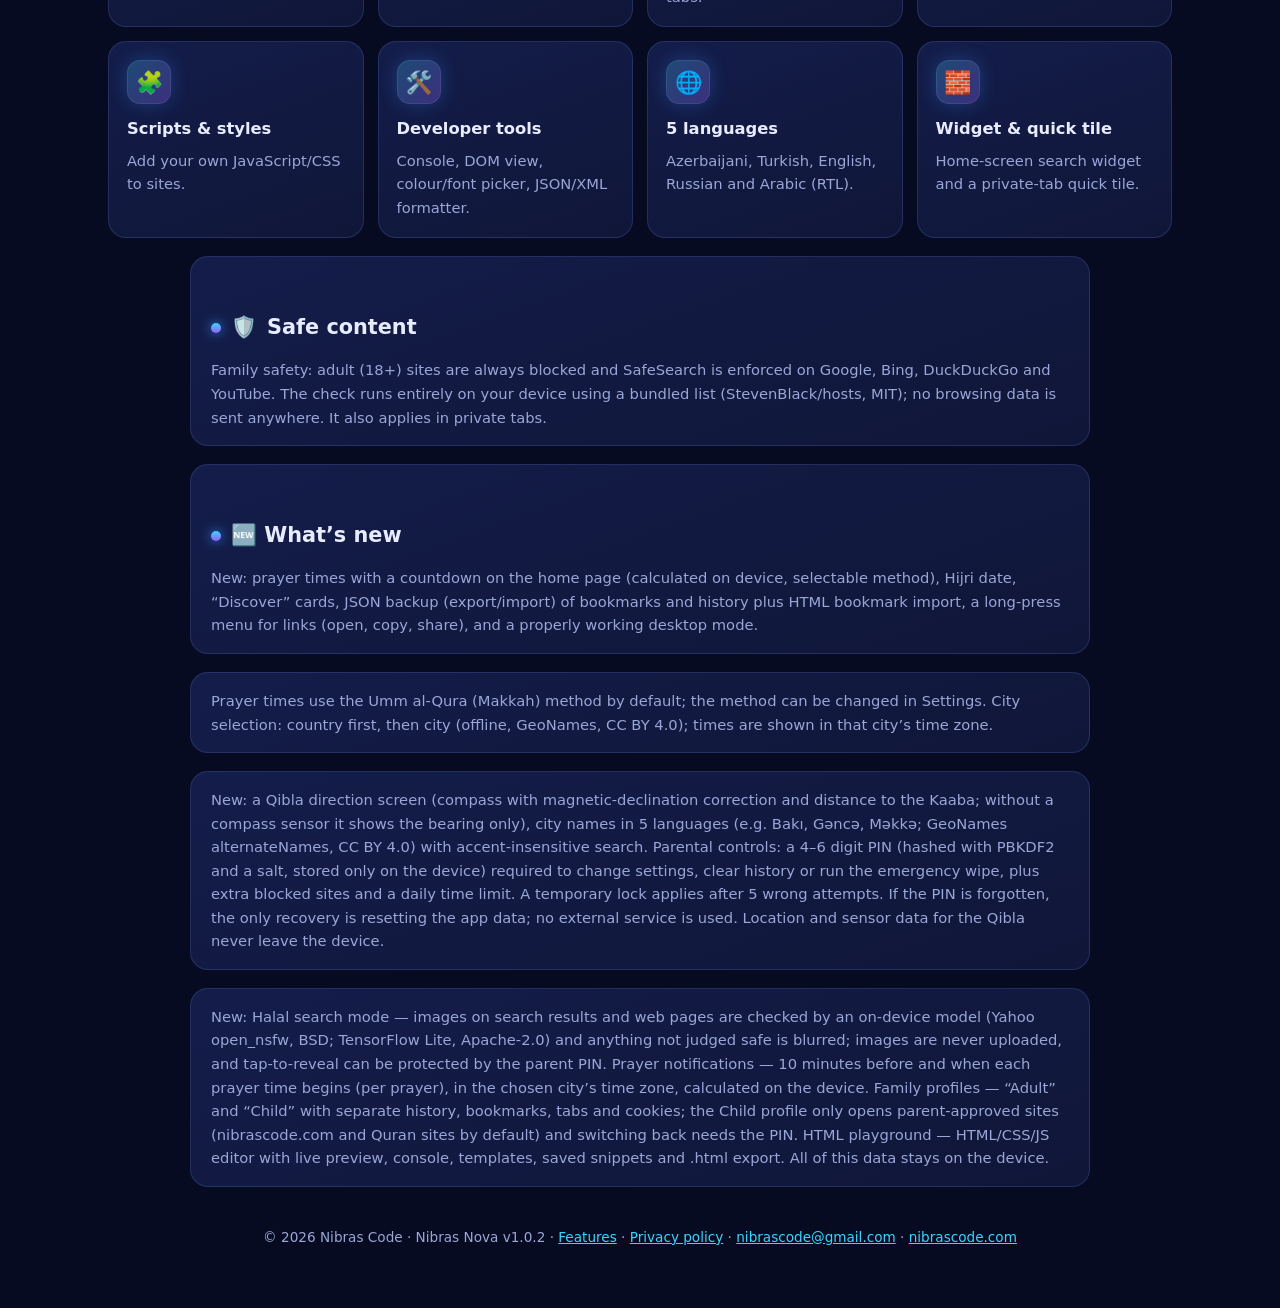
==== commit 2d8ad2df: "v1.0.2 (203): Google captcha fix (Chrome UA, no X-Requested-With, no Google re-fetch, clean search U" ====
--- a/docs/index.html
+++ b/docs/index.html
@@ -60,4 +60,4 @@
 <div class="card"><div class="ic">🌐</div><h3><span data-lang="az">5 dil</span><span data-lang="en">5 languages</span><span data-lang="tr">5 dil</span><span data-lang="ru">5 языков</span><span data-lang="ar">5 لغات</span></h3><p><span data-lang="az">Azərbaycan, türk, ingilis, rus və ərəb (sağdan sola) dilləri.</span><span data-lang="en">Azerbaijani, Turkish, English, Russian and Arabic (RTL).</span><span data-lang="tr">Azerbaycanca, Türkçe, İngilizce, Rusça ve Arapça (sağdan sola).</span><span data-lang="ru">Азербайджанский, турецкий, английский, русский и арабский (справа налево).</span><span data-lang="ar">الأذربيجانية والتركية والإنجليزية والروسية والعربية (من اليمين لليسار).</span></p></div>
 <div class="card"><div class="ic">🧱</div><h3><span data-lang="az">Vidcet və sürətli plitə</span><span data-lang="en">Widget &amp; quick tile</span><span data-lang="tr">Widget ve hızlı kutucuk</span><span data-lang="ru">Виджет и плитка</span><span data-lang="ar">الأداة والمربع السريع</span></h3><p><span data-lang="az">Ana ekranda axtarış vidceti və gizli vərəq plitəsi.</span><span data-lang="en">Home-screen search widget and a private-tab quick tile.</span><span data-lang="tr">Ana ekranda arama widget&#x27;ı ve gizli sekme kutucuğu.</span><span data-lang="ru">Виджет поиска на главном экране и плитка приватной вкладки.</span><span data-lang="ar">أداة بحث على الشاشة الرئيسية ومربع سريع للعلامة الخفية.</span></p></div>
 </div>
-<section class="card" style="margin:18px auto;max-width:900px;padding:16px 20px"><h2>🛡️ <span data-lang="az">Təhlükəsiz məzmun</span><span data-lang="en">Safe content</span><span data-lang="tr">Güvenli içerik</span><span data-lang="ru">Безопасный контент</span><span data-lang="ar">محتوى آمن</span></h2><p><span data-lang="az">Uşaq və ailə üçün təhlükəsizlik: yetkin (18+) saytlar həmişə bloklanır, Google, Bing, DuckDuckGo və YouTube-da təhlükəsiz axtarış məcburidir. Yoxlama tamamilə cihazda, daxili siyahı (StevenBlack/hosts, MIT) ilə aparılır; heç bir baxış məlumatı heç yerə göndərilmir. Gizli vərəqlərdə də işləyir.</span><span data-lang="en">Family safety: adult (18+) sites are always blocked and SafeSearch is enforced on Google, Bing, DuckDuckGo and YouTube. The check runs entirely on your device using a bundled list (StevenBlack/hosts, MIT); no browsing data is sent anywhere. It also applies in private tabs.</span><span data-lang="tr">Aile güvenliği: yetişkin (18+) siteler her zaman engellenir; Google, Bing, DuckDuckGo ve YouTube’da Güvenli Arama zorunludur. Kontrol tamamen cihazda, uygulamaya gömülü liste (StevenBlack/hosts, MIT) ile yapılır; hiçbir tarama verisi bir yere gönderilmez. Gizli sekmelerde de çalışır.</span><span data-lang="ru">Безопасность семьи: сайты для взрослых (18+) всегда блокируются, в Google, Bing, DuckDuckGo и YouTube принудительно включён безопасный поиск. Проверка выполняется полностью на устройстве по встроенному списку (StevenBlack/hosts, MIT); данные о просмотре никуда не отправляются. Работает и в приватных вкладках.</span><span data-lang="ar">أمان العائلة: تُحظر المواقع الإباحية (18+) دائمًا، ويُفرض البحث الآمن في Google وBing وDuckDuckGo وYouTube. يتم الفحص بالكامل على جهازك باستخدام قائمة مدمجة (StevenBlack/hosts، رخصة MIT)؛ ولا تُرسل أي بيانات تصفح إلى أي جهة. ويعمل أيضًا في الألسنة الخاصة.</span></p></section><section class="card" style="margin:18px auto;max-width:900px;padding:16px 20px"><h2><span data-lang="az">🆕 Yeniliklər</span><span data-lang="en">🆕 What’s new</span><span data-lang="tr">🆕 Yenilikler</span><span data-lang="ru">🆕 Что нового</span><span data-lang="ar">🆕 الجديد</span></h2><p><span data-lang="az">Yeni: ana səhifədə namaz vaxtları və geri sayım (cihazda hesablanır, metod seçilə bilər), hicri tarix, kateqoriyalı “Kəşf et” kartları, əlfəcin və tarixçənin JSON ehtiyatı (ixrac/idxal) və HTML əlfəcin idxalı, linklərə uzun basanda menyu (aç, kopyala, paylaş), düzgün işləyən masaüstü rejimi.</span><span data-lang="en">New: prayer times with a countdown on the home page (calculated on device, selectable method), Hijri date, “Discover” cards, JSON backup (export/import) of bookmarks and history plus HTML bookmark import, a long-press menu for links (open, copy, share), and a properly working desktop mode.</span><span data-lang="tr">Yeni: ana sayfada geri sayımlı namaz vakitleri (cihazda hesaplanır, yöntem seçilebilir), hicri tarih, “Keşfet” kartları, yer imleri ve geçmiş için JSON yedeği (dışa/içe aktarma) ve HTML yer imi içe aktarma, bağlantılar için uzun basma menüsü (aç, kopyala, paylaş) ve düzgün çalışan masaüstü modu.</span><span data-lang="ru">Новое: время намаза с обратным отсчётом на главной (расчёт на устройстве, выбор метода), дата по хиджре, карточки «Интересное», резервная копия закладок и истории в JSON (экспорт/импорт) и импорт закладок HTML, меню по долгому нажатию на ссылку (открыть, копировать, поделиться) и исправленный режим ПК-версии.</span><span data-lang="ar">جديد: مواقيت الصلاة مع عدّ تنازلي في الرئيسية (تُحسب على الجهاز مع اختيار طريقة الحساب)، التاريخ الهجري، بطاقات «اكتشف»، نسخ احتياطي للإشارات والسجل بصيغة JSON (تصدير/استيراد) واستيراد إشارات HTML، قائمة الضغط المطوّل على الروابط (فتح، نسخ، مشاركة)، ووضع سطح المكتب يعمل بشكل صحيح.</span></p></section><section class="card" style="margin:18px auto;max-width:900px;padding:16px 20px"><p><span data-lang="az">Namaz vaxtları standart olaraq Ümmül-Qura (Məkkə) metodu ilə hesablanır; metod ayarlarda dəyişdirilə bilər. Şəhər seçimi: əvvəl ölkə, sonra şəhər (oflayn, GeoNames, CC BY 4.0), vaxtlar həmin şəhərin saat qurşağında göstərilir.</span><span data-lang="en">Prayer times use the Umm al-Qura (Makkah) method by default; the method can be changed in Settings. City selection: country first, then city (offline, GeoNames, CC BY 4.0); times are shown in that city’s time zone.</span><span data-lang="tr">Namaz vakitleri varsayılan olarak Ümmü’l-Kurâ (Mekke) yöntemiyle hesaplanır; yöntem ayarlardan değiştirilebilir. Şehir seçimi: önce ülke, sonra şehir (çevrimdışı, GeoNames, CC BY 4.0); vakitler o şehrin saat diliminde gösterilir.</span><span data-lang="ru">Время намаза по умолчанию рассчитывается методом Умм аль-Кура (Мекка); метод можно изменить в настройках. Выбор города: сначала страна, затем город (офлайн, GeoNames, CC BY 4.0); время показывается в часовом поясе этого города.</span><span data-lang="ar">تُحسب مواقيت الصلاة افتراضيًا بطريقة أم القرى (مكة)، ويمكن تغيير الطريقة من الإعدادات. اختيار المدينة: الدولة أولًا ثم المدينة (دون اتصال، GeoNames، رخصة CC BY 4.0)، وتُعرض الأوقات بتوقيت تلك المدينة.</span></p></section><section class="card" style="margin:18px auto;max-width:900px;padding:16px 20px"><p><span data-lang="az">Yeni: Qiblə istiqaməti ekranı (kompas, maqnit meylinin düzəlişi, Kəbəyə məsafə; sensor yoxdursa yalnız dərəcə göstərilir), şəhər adları 5 dildə (məs. Bakı, Gəncə, Məkkə; GeoNames alternateNames, CC BY 4.0) və axtarışda ə/ı/ş/ç/ğ/ö/ü fərqi nəzərə alınmır. Valideyn nəzarəti: 4–6 rəqəmli PIN (PBKDF2 + duz ilə hash-lənir, yalnız cihazda saxlanır), ayarların dəyişdirilməsi, tarixçənin silinməsi və təcili silmə üçün PIN tələbi, əlavə bloklanan saytlar, gündəlik vaxt limiti. 5 səhv cəhddən sonra müvəqqəti kilid. PIN unudularsa, yeganə yol tətbiq məlumatlarını sıfırlamaqdır; heç bir xarici xidmət istifadə olunmur. Qiblə üçün yer və sensor məlumatları cihazdan çıxmır.</span><span data-lang="en">New: a Qibla direction screen (compass with magnetic-declination correction and distance to the Kaaba; without a compass sensor it shows the bearing only), city names in 5 languages (e.g. Bakı, Gəncə, Məkkə; GeoNames alternateNames, CC BY 4.0) with accent-insensitive search. Parental controls: a 4–6 digit PIN (hashed with PBKDF2 and a salt, stored only on the device) required to change settings, clear history or run the emergency wipe, plus extra blocked sites and a daily time limit. A temporary lock applies after 5 wrong attempts. If the PIN is forgotten, the only recovery is resetting the app data; no external service is used. Location and sensor data for the Qibla never leave the device.</span><span data-lang="tr">Yeni: Kıble yönü ekranı (manyetik sapma düzeltmeli pusula ve Kâbe’ye uzaklık; pusula sensörü yoksa yalnızca derece gösterilir), 5 dilde şehir adları (ör. Bakı, Gəncə, Mekke; GeoNames alternateNames, CC BY 4.0) ve harf işaretlerine duyarsız arama. Ebeveyn denetimi: ayarları değiştirmek, geçmişi silmek veya acil silmeyi çalıştırmak için 4–6 haneli PIN (PBKDF2 ve tuz ile hash’lenir, yalnızca cihazda saklanır), ek engellenen siteler ve günlük süre sınırı. 5 yanlış denemeden sonra geçici kilit uygulanır. PIN unutulursa tek kurtarma yolu uygulama verilerini sıfırlamaktır; hiçbir harici hizmet kullanılmaz. Kıble için konum ve sensör verileri cihazdan çıkmaz.</span><span data-lang="ru">Новое: экран направления киблы (компас с поправкой на магнитное склонение и расстояние до Каабы; без датчика компаса показывается только азимут), названия городов на 5 языках (напр. Баку, Гянджа, Мекка; GeoNames alternateNames, CC BY 4.0) и поиск без учёта диакритики. Родительский контроль: PIN из 4–6 цифр (хешируется PBKDF2 с солью, хранится только на устройстве) для изменения настроек, очистки истории и экстренного удаления, а также доп. блокировка сайтов и дневной лимит времени. После 5 неверных попыток — временная блокировка. Если PIN забыт, единственный способ — сброс данных приложения; внешние сервисы не используются. Данные о местоположении и датчиках для киблы не покидают устройство.</span><span data-lang="ar">جديد: شاشة اتجاه القبلة (بوصلة مع تصحيح الانحراف المغناطيسي والمسافة إلى الكعبة؛ وبدون حساس بوصلة تُعرض الزاوية فقط)، وأسماء المدن بخمس لغات (مثل باكو وكنجة ومكة؛ GeoNames alternateNames، رخصة CC BY 4.0) مع بحث لا يتأثر بالتشكيل والحروف الخاصة. الرقابة الأبوية: رمز PIN من 4–6 أرقام (يُجزّأ بـ PBKDF2 مع ملح ويُحفظ على الجهاز فقط) مطلوب لتغيير الإعدادات ومسح السجل والمسح الطارئ، مع مواقع محظورة إضافية وحد وقت يومي. يُطبَّق قفل مؤقت بعد 5 محاولات خاطئة. إذا نُسي الرمز فالحل الوحيد إعادة ضبط بيانات التطبيق؛ ولا تُستخدم أي خدمة خارجية. بيانات الموقع والحساسات للقبلة لا تغادر الجهاز.</span></p></section><section class="card" style="margin:18px auto;max-width:900px;padding:16px 20px"><p><span data-lang="az">Yeni: Halal axtarış rejimi — axtarış nəticələrində və səhifələrdə açıq-saçıq şəkillər cihazdakı model (Yahoo open_nsfw, BSD; TensorFlow Lite, Apache-2.0) ilə yoxlanılır və təhlükəsiz sayılmayanlar bulanıq göstərilir; şəkillər heç yerə yüklənmir, toxunaraq açmaq valideyn PIN-i ilə qoruna bilər. Namaz bildirişləri — hər namazdan 10 dəqiqə əvvəl və vaxt girəndə (hər namaz üçün ayrıca), seçilmiş şəhərin saat qurşağında, cihazda hesablanır. Ailə profilləri — “Böyük” və “Uşaq”: ayrıca tarixçə, əlfəcinlər, vərəqlər və kukilər; uşaq profili yalnız valideynin icazə verdiyi saytları açır (nibrascode.com və Quran saytları standart), geri keçid PIN tələb edir. HTML test yeri — HTML/CSS/JS redaktoru, canlı önizləmə, konsol, şablonlar, yadda saxlama və .html ixracı. Bütün bu məlumatlar yalnız cihazda saxlanır.</span><span data-lang="en">New: Halal search mode — images on search results and web pages are checked by an on-device model (Yahoo open_nsfw, BSD; TensorFlow Lite, Apache-2.0) and anything not judged safe is blurred; images are never uploaded, and tap-to-reveal can be protected by the parent PIN. Prayer notifications — 10 minutes before and when each prayer time begins (per prayer), in the chosen city’s time zone, calculated on the device. Family profiles — “Adult” and “Child” with separate history, bookmarks, tabs and cookies; the Child profile only opens parent-approved sites (nibrascode.com and Quran sites by default) and switching back needs the PIN. HTML playground — HTML/CSS/JS editor with live preview, console, templates, saved snippets and .html export. All of this data stays on the device.</span><span data-lang="tr">Yeni: Helal arama modu — arama sonuçlarındaki ve sayfalardaki görseller cihazdaki bir modelle (Yahoo open_nsfw, BSD; TensorFlow Lite, Apache-2.0) kontrol edilir, güvenli sayılmayanlar bulanıklaştırılır; görseller hiçbir yere yüklenmez, dokunarak gösterme ebeveyn PIN’i ile korunabilir. Namaz bildirimleri — her namazdan 10 dakika önce ve vakit girdiğinde (namaz başına ayrı), seçilen şehrin saat diliminde, cihazda hesaplanır. Aile profilleri — “Yetişkin” ve “Çocuk”: ayrı geçmiş, yer imleri, sekmeler ve çerezler; çocuk profili yalnızca ebeveynin onayladığı siteleri açar (varsayılan: nibrascode.com ve Kur’an siteleri), geri dönüş PIN ister. HTML deneme alanı — canlı önizlemeli HTML/CSS/JS düzenleyici, konsol, şablonlar, kayıtlı kodlar ve .html dışa aktarma. Tüm bu veriler yalnızca cihazda kalır.</span><span data-lang="ru">Новое: режим «Халяль» — изображения в поиске и на страницах проверяются моделью на устройстве (Yahoo open_nsfw, BSD; TensorFlow Lite, Apache-2.0), всё, что не признано безопасным, размывается; изображения никуда не загружаются, показ по нажатию можно защитить PIN-кодом родителя. Уведомления о намазе — за 10 минут и в момент наступления каждого намаза (настраивается отдельно), по часовому поясу выбранного города, расчёт на устройстве. Семейные профили — «Взрослый» и «Ребёнок» с отдельными историей, закладками, вкладками и cookie; детский профиль открывает только одобренные родителем сайты (по умолчанию nibrascode.com и сайты Корана), возврат требует PIN. HTML-песочница — редактор HTML/CSS/JS с живым просмотром, консолью, шаблонами, сохранением и экспортом в .html. Все эти данные остаются на устройстве.</span><span data-lang="ar">جديد: وضع البحث الحلال — تُفحص الصور في نتائج البحث والصفحات بنموذج على الجهاز (Yahoo open_nsfw برخصة BSD؛ TensorFlow Lite برخصة Apache-2.0) وتُطمس الصور غير الآمنة؛ لا تُرفع الصور أبدًا، ويمكن حماية إظهارها برمز الوالد. تنبيهات الصلاة — قبل كل صلاة بـ10 دقائق وعند دخول وقتها (لكل صلاة على حدة)، بتوقيت المدينة المختارة وتُحسب على الجهاز. ملفات العائلة — «بالغ» و«طفل» بسجل وإشارات وألسنة وملفات تعريف ارتباط منفصلة؛ ملف الطفل يفتح المواقع التي وافق عليها الوالد فقط (nibrascode.com ومواقع القرآن افتراضيًا) والعودة تتطلب الرمز. ساحة تجربة HTML — محرر HTML/CSS/JS مع معاينة حية ووحدة تحكم وقوالب وحفظ وتصدير ملف .html. كل هذه البيانات تبقى على الجهاز.</span></p></section><footer>© 2026 Nibras Code · Nibras Nova v1.0.0 · <a href="./"><span data-lang="az">Funksiyalar</span><span data-lang="en">Features</span><span data-lang="tr">Özellikler</span><span data-lang="ru">Функции</span><span data-lang="ar">الميزات</span></a> · <a href="privacy-policy.html"><span data-lang="az">Məxfilik siyasəti</span><span data-lang="en">Privacy policy</span><span data-lang="tr">Gizlilik politikası</span><span data-lang="ru">Политика конфиденциальности</span><span data-lang="ar">سياسة الخصوصية</span></a> · <a href="mailto:nibrascode@gmail.com">nibrascode@gmail.com</a> · <a href="https://nibrascode.com">nibrascode.com</a></footer></div></body></html>+<section class="card" style="margin:18px auto;max-width:900px;padding:16px 20px"><h2>🛡️ <span data-lang="az">Təhlükəsiz məzmun</span><span data-lang="en">Safe content</span><span data-lang="tr">Güvenli içerik</span><span data-lang="ru">Безопасный контент</span><span data-lang="ar">محتوى آمن</span></h2><p><span data-lang="az">Uşaq və ailə üçün təhlükəsizlik: yetkin (18+) saytlar həmişə bloklanır, Google, Bing, DuckDuckGo və YouTube-da təhlükəsiz axtarış məcburidir. Yoxlama tamamilə cihazda, daxili siyahı (StevenBlack/hosts, MIT) ilə aparılır; heç bir baxış məlumatı heç yerə göndərilmir. Gizli vərəqlərdə də işləyir.</span><span data-lang="en">Family safety: adult (18+) sites are always blocked and SafeSearch is enforced on Google, Bing, DuckDuckGo and YouTube. The check runs entirely on your device using a bundled list (StevenBlack/hosts, MIT); no browsing data is sent anywhere. It also applies in private tabs.</span><span data-lang="tr">Aile güvenliği: yetişkin (18+) siteler her zaman engellenir; Google, Bing, DuckDuckGo ve YouTube’da Güvenli Arama zorunludur. Kontrol tamamen cihazda, uygulamaya gömülü liste (StevenBlack/hosts, MIT) ile yapılır; hiçbir tarama verisi bir yere gönderilmez. Gizli sekmelerde de çalışır.</span><span data-lang="ru">Безопасность семьи: сайты для взрослых (18+) всегда блокируются, в Google, Bing, DuckDuckGo и YouTube принудительно включён безопасный поиск. Проверка выполняется полностью на устройстве по встроенному списку (StevenBlack/hosts, MIT); данные о просмотре никуда не отправляются. Работает и в приватных вкладках.</span><span data-lang="ar">أمان العائلة: تُحظر المواقع الإباحية (18+) دائمًا، ويُفرض البحث الآمن في Google وBing وDuckDuckGo وYouTube. يتم الفحص بالكامل على جهازك باستخدام قائمة مدمجة (StevenBlack/hosts، رخصة MIT)؛ ولا تُرسل أي بيانات تصفح إلى أي جهة. ويعمل أيضًا في الألسنة الخاصة.</span></p></section><section class="card" style="margin:18px auto;max-width:900px;padding:16px 20px"><h2><span data-lang="az">🆕 Yeniliklər</span><span data-lang="en">🆕 What’s new</span><span data-lang="tr">🆕 Yenilikler</span><span data-lang="ru">🆕 Что нового</span><span data-lang="ar">🆕 الجديد</span></h2><p><span data-lang="az">Yeni: ana səhifədə namaz vaxtları və geri sayım (cihazda hesablanır, metod seçilə bilər), hicri tarix, kateqoriyalı “Kəşf et” kartları, əlfəcin və tarixçənin JSON ehtiyatı (ixrac/idxal) və HTML əlfəcin idxalı, linklərə uzun basanda menyu (aç, kopyala, paylaş), düzgün işləyən masaüstü rejimi.</span><span data-lang="en">New: prayer times with a countdown on the home page (calculated on device, selectable method), Hijri date, “Discover” cards, JSON backup (export/import) of bookmarks and history plus HTML bookmark import, a long-press menu for links (open, copy, share), and a properly working desktop mode.</span><span data-lang="tr">Yeni: ana sayfada geri sayımlı namaz vakitleri (cihazda hesaplanır, yöntem seçilebilir), hicri tarih, “Keşfet” kartları, yer imleri ve geçmiş için JSON yedeği (dışa/içe aktarma) ve HTML yer imi içe aktarma, bağlantılar için uzun basma menüsü (aç, kopyala, paylaş) ve düzgün çalışan masaüstü modu.</span><span data-lang="ru">Новое: время намаза с обратным отсчётом на главной (расчёт на устройстве, выбор метода), дата по хиджре, карточки «Интересное», резервная копия закладок и истории в JSON (экспорт/импорт) и импорт закладок HTML, меню по долгому нажатию на ссылку (открыть, копировать, поделиться) и исправленный режим ПК-версии.</span><span data-lang="ar">جديد: مواقيت الصلاة مع عدّ تنازلي في الرئيسية (تُحسب على الجهاز مع اختيار طريقة الحساب)، التاريخ الهجري، بطاقات «اكتشف»، نسخ احتياطي للإشارات والسجل بصيغة JSON (تصدير/استيراد) واستيراد إشارات HTML، قائمة الضغط المطوّل على الروابط (فتح، نسخ، مشاركة)، ووضع سطح المكتب يعمل بشكل صحيح.</span></p></section><section class="card" style="margin:18px auto;max-width:900px;padding:16px 20px"><p><span data-lang="az">Namaz vaxtları standart olaraq Ümmül-Qura (Məkkə) metodu ilə hesablanır; metod ayarlarda dəyişdirilə bilər. Şəhər seçimi: əvvəl ölkə, sonra şəhər (oflayn, GeoNames, CC BY 4.0), vaxtlar həmin şəhərin saat qurşağında göstərilir.</span><span data-lang="en">Prayer times use the Umm al-Qura (Makkah) method by default; the method can be changed in Settings. City selection: country first, then city (offline, GeoNames, CC BY 4.0); times are shown in that city’s time zone.</span><span data-lang="tr">Namaz vakitleri varsayılan olarak Ümmü’l-Kurâ (Mekke) yöntemiyle hesaplanır; yöntem ayarlardan değiştirilebilir. Şehir seçimi: önce ülke, sonra şehir (çevrimdışı, GeoNames, CC BY 4.0); vakitler o şehrin saat diliminde gösterilir.</span><span data-lang="ru">Время намаза по умолчанию рассчитывается методом Умм аль-Кура (Мекка); метод можно изменить в настройках. Выбор города: сначала страна, затем город (офлайн, GeoNames, CC BY 4.0); время показывается в часовом поясе этого города.</span><span data-lang="ar">تُحسب مواقيت الصلاة افتراضيًا بطريقة أم القرى (مكة)، ويمكن تغيير الطريقة من الإعدادات. اختيار المدينة: الدولة أولًا ثم المدينة (دون اتصال، GeoNames، رخصة CC BY 4.0)، وتُعرض الأوقات بتوقيت تلك المدينة.</span></p></section><section class="card" style="margin:18px auto;max-width:900px;padding:16px 20px"><p><span data-lang="az">Yeni: Qiblə istiqaməti ekranı (kompas, maqnit meylinin düzəlişi, Kəbəyə məsafə; sensor yoxdursa yalnız dərəcə göstərilir), şəhər adları 5 dildə (məs. Bakı, Gəncə, Məkkə; GeoNames alternateNames, CC BY 4.0) və axtarışda ə/ı/ş/ç/ğ/ö/ü fərqi nəzərə alınmır. Valideyn nəzarəti: 4–6 rəqəmli PIN (PBKDF2 + duz ilə hash-lənir, yalnız cihazda saxlanır), ayarların dəyişdirilməsi, tarixçənin silinməsi və təcili silmə üçün PIN tələbi, əlavə bloklanan saytlar, gündəlik vaxt limiti. 5 səhv cəhddən sonra müvəqqəti kilid. PIN unudularsa, yeganə yol tətbiq məlumatlarını sıfırlamaqdır; heç bir xarici xidmət istifadə olunmur. Qiblə üçün yer və sensor məlumatları cihazdan çıxmır.</span><span data-lang="en">New: a Qibla direction screen (compass with magnetic-declination correction and distance to the Kaaba; without a compass sensor it shows the bearing only), city names in 5 languages (e.g. Bakı, Gəncə, Məkkə; GeoNames alternateNames, CC BY 4.0) with accent-insensitive search. Parental controls: a 4–6 digit PIN (hashed with PBKDF2 and a salt, stored only on the device) required to change settings, clear history or run the emergency wipe, plus extra blocked sites and a daily time limit. A temporary lock applies after 5 wrong attempts. If the PIN is forgotten, the only recovery is resetting the app data; no external service is used. Location and sensor data for the Qibla never leave the device.</span><span data-lang="tr">Yeni: Kıble yönü ekranı (manyetik sapma düzeltmeli pusula ve Kâbe’ye uzaklık; pusula sensörü yoksa yalnızca derece gösterilir), 5 dilde şehir adları (ör. Bakı, Gəncə, Mekke; GeoNames alternateNames, CC BY 4.0) ve harf işaretlerine duyarsız arama. Ebeveyn denetimi: ayarları değiştirmek, geçmişi silmek veya acil silmeyi çalıştırmak için 4–6 haneli PIN (PBKDF2 ve tuz ile hash’lenir, yalnızca cihazda saklanır), ek engellenen siteler ve günlük süre sınırı. 5 yanlış denemeden sonra geçici kilit uygulanır. PIN unutulursa tek kurtarma yolu uygulama verilerini sıfırlamaktır; hiçbir harici hizmet kullanılmaz. Kıble için konum ve sensör verileri cihazdan çıkmaz.</span><span data-lang="ru">Новое: экран направления киблы (компас с поправкой на магнитное склонение и расстояние до Каабы; без датчика компаса показывается только азимут), названия городов на 5 языках (напр. Баку, Гянджа, Мекка; GeoNames alternateNames, CC BY 4.0) и поиск без учёта диакритики. Родительский контроль: PIN из 4–6 цифр (хешируется PBKDF2 с солью, хранится только на устройстве) для изменения настроек, очистки истории и экстренного удаления, а также доп. блокировка сайтов и дневной лимит времени. После 5 неверных попыток — временная блокировка. Если PIN забыт, единственный способ — сброс данных приложения; внешние сервисы не используются. Данные о местоположении и датчиках для киблы не покидают устройство.</span><span data-lang="ar">جديد: شاشة اتجاه القبلة (بوصلة مع تصحيح الانحراف المغناطيسي والمسافة إلى الكعبة؛ وبدون حساس بوصلة تُعرض الزاوية فقط)، وأسماء المدن بخمس لغات (مثل باكو وكنجة ومكة؛ GeoNames alternateNames، رخصة CC BY 4.0) مع بحث لا يتأثر بالتشكيل والحروف الخاصة. الرقابة الأبوية: رمز PIN من 4–6 أرقام (يُجزّأ بـ PBKDF2 مع ملح ويُحفظ على الجهاز فقط) مطلوب لتغيير الإعدادات ومسح السجل والمسح الطارئ، مع مواقع محظورة إضافية وحد وقت يومي. يُطبَّق قفل مؤقت بعد 5 محاولات خاطئة. إذا نُسي الرمز فالحل الوحيد إعادة ضبط بيانات التطبيق؛ ولا تُستخدم أي خدمة خارجية. بيانات الموقع والحساسات للقبلة لا تغادر الجهاز.</span></p></section><section class="card" style="margin:18px auto;max-width:900px;padding:16px 20px"><p><span data-lang="az">Yeni: Halal axtarış rejimi — axtarış nəticələrində və səhifələrdə açıq-saçıq şəkillər cihazdakı model (Yahoo open_nsfw, BSD; TensorFlow Lite, Apache-2.0) ilə yoxlanılır və təhlükəsiz sayılmayanlar bulanıq göstərilir; şəkillər heç yerə yüklənmir, toxunaraq açmaq valideyn PIN-i ilə qoruna bilər. Namaz bildirişləri — hər namazdan 10 dəqiqə əvvəl və vaxt girəndə (hər namaz üçün ayrıca), seçilmiş şəhərin saat qurşağında, cihazda hesablanır. Ailə profilləri — “Böyük” və “Uşaq”: ayrıca tarixçə, əlfəcinlər, vərəqlər və kukilər; uşaq profili yalnız valideynin icazə verdiyi saytları açır (nibrascode.com və Quran saytları standart), geri keçid PIN tələb edir. HTML test yeri — HTML/CSS/JS redaktoru, canlı önizləmə, konsol, şablonlar, yadda saxlama və .html ixracı. Bütün bu məlumatlar yalnız cihazda saxlanır.</span><span data-lang="en">New: Halal search mode — images on search results and web pages are checked by an on-device model (Yahoo open_nsfw, BSD; TensorFlow Lite, Apache-2.0) and anything not judged safe is blurred; images are never uploaded, and tap-to-reveal can be protected by the parent PIN. Prayer notifications — 10 minutes before and when each prayer time begins (per prayer), in the chosen city’s time zone, calculated on the device. Family profiles — “Adult” and “Child” with separate history, bookmarks, tabs and cookies; the Child profile only opens parent-approved sites (nibrascode.com and Quran sites by default) and switching back needs the PIN. HTML playground — HTML/CSS/JS editor with live preview, console, templates, saved snippets and .html export. All of this data stays on the device.</span><span data-lang="tr">Yeni: Helal arama modu — arama sonuçlarındaki ve sayfalardaki görseller cihazdaki bir modelle (Yahoo open_nsfw, BSD; TensorFlow Lite, Apache-2.0) kontrol edilir, güvenli sayılmayanlar bulanıklaştırılır; görseller hiçbir yere yüklenmez, dokunarak gösterme ebeveyn PIN’i ile korunabilir. Namaz bildirimleri — her namazdan 10 dakika önce ve vakit girdiğinde (namaz başına ayrı), seçilen şehrin saat diliminde, cihazda hesaplanır. Aile profilleri — “Yetişkin” ve “Çocuk”: ayrı geçmiş, yer imleri, sekmeler ve çerezler; çocuk profili yalnızca ebeveynin onayladığı siteleri açar (varsayılan: nibrascode.com ve Kur’an siteleri), geri dönüş PIN ister. HTML deneme alanı — canlı önizlemeli HTML/CSS/JS düzenleyici, konsol, şablonlar, kayıtlı kodlar ve .html dışa aktarma. Tüm bu veriler yalnızca cihazda kalır.</span><span data-lang="ru">Новое: режим «Халяль» — изображения в поиске и на страницах проверяются моделью на устройстве (Yahoo open_nsfw, BSD; TensorFlow Lite, Apache-2.0), всё, что не признано безопасным, размывается; изображения никуда не загружаются, показ по нажатию можно защитить PIN-кодом родителя. Уведомления о намазе — за 10 минут и в момент наступления каждого намаза (настраивается отдельно), по часовому поясу выбранного города, расчёт на устройстве. Семейные профили — «Взрослый» и «Ребёнок» с отдельными историей, закладками, вкладками и cookie; детский профиль открывает только одобренные родителем сайты (по умолчанию nibrascode.com и сайты Корана), возврат требует PIN. HTML-песочница — редактор HTML/CSS/JS с живым просмотром, консолью, шаблонами, сохранением и экспортом в .html. Все эти данные остаются на устройстве.</span><span data-lang="ar">جديد: وضع البحث الحلال — تُفحص الصور في نتائج البحث والصفحات بنموذج على الجهاز (Yahoo open_nsfw برخصة BSD؛ TensorFlow Lite برخصة Apache-2.0) وتُطمس الصور غير الآمنة؛ لا تُرفع الصور أبدًا، ويمكن حماية إظهارها برمز الوالد. تنبيهات الصلاة — قبل كل صلاة بـ10 دقائق وعند دخول وقتها (لكل صلاة على حدة)، بتوقيت المدينة المختارة وتُحسب على الجهاز. ملفات العائلة — «بالغ» و«طفل» بسجل وإشارات وألسنة وملفات تعريف ارتباط منفصلة؛ ملف الطفل يفتح المواقع التي وافق عليها الوالد فقط (nibrascode.com ومواقع القرآن افتراضيًا) والعودة تتطلب الرمز. ساحة تجربة HTML — محرر HTML/CSS/JS مع معاينة حية ووحدة تحكم وقوالب وحفظ وتصدير ملف .html. كل هذه البيانات تبقى على الجهاز.</span></p></section><footer>© 2026 Nibras Code · Nibras Nova v1.0.2 · <a href="./"><span data-lang="az">Funksiyalar</span><span data-lang="en">Features</span><span data-lang="tr">Özellikler</span><span data-lang="ru">Функции</span><span data-lang="ar">الميزات</span></a> · <a href="privacy-policy.html"><span data-lang="az">Məxfilik siyasəti</span><span data-lang="en">Privacy policy</span><span data-lang="tr">Gizlilik politikası</span><span data-lang="ru">Политика конфиденциальности</span><span data-lang="ar">سياسة الخصوصية</span></a> · <a href="mailto:nibrascode@gmail.com">nibrascode@gmail.com</a> · <a href="https://nibrascode.com">nibrascode.com</a></footer></div></body></html>
